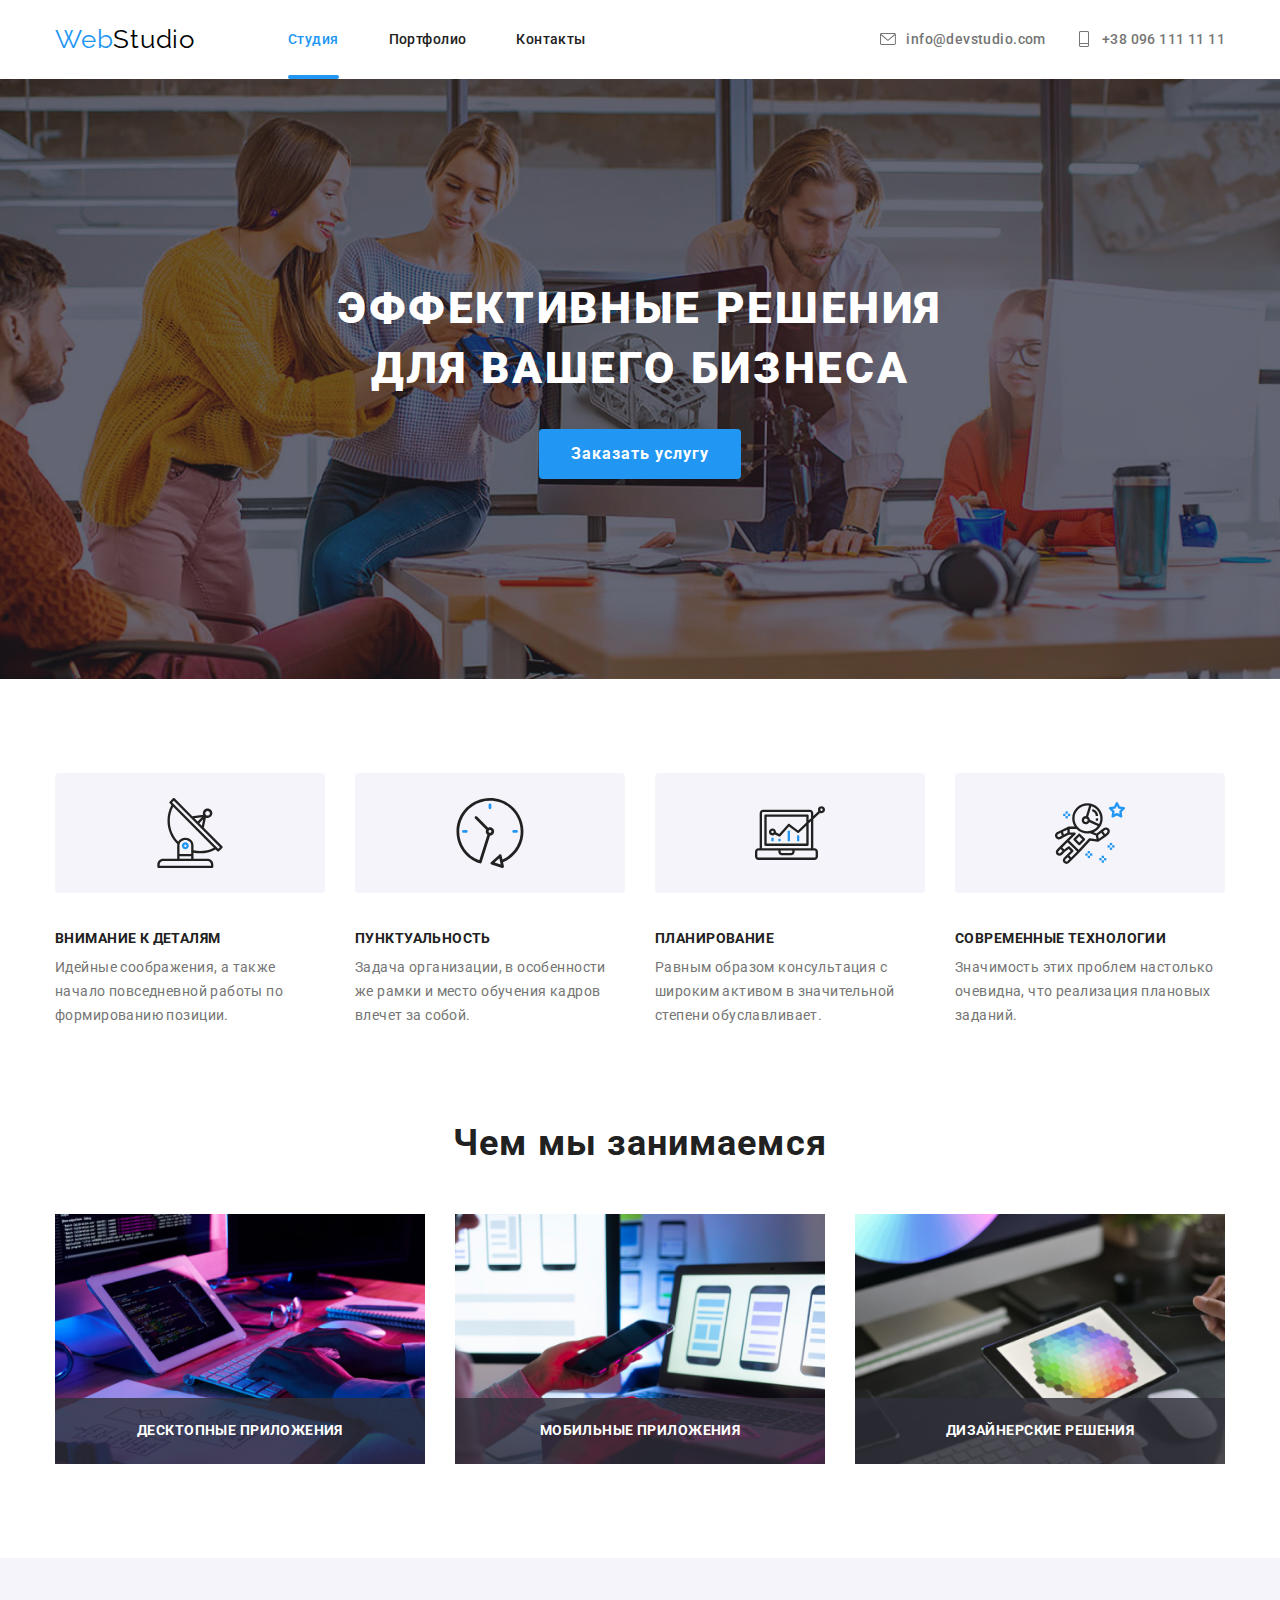
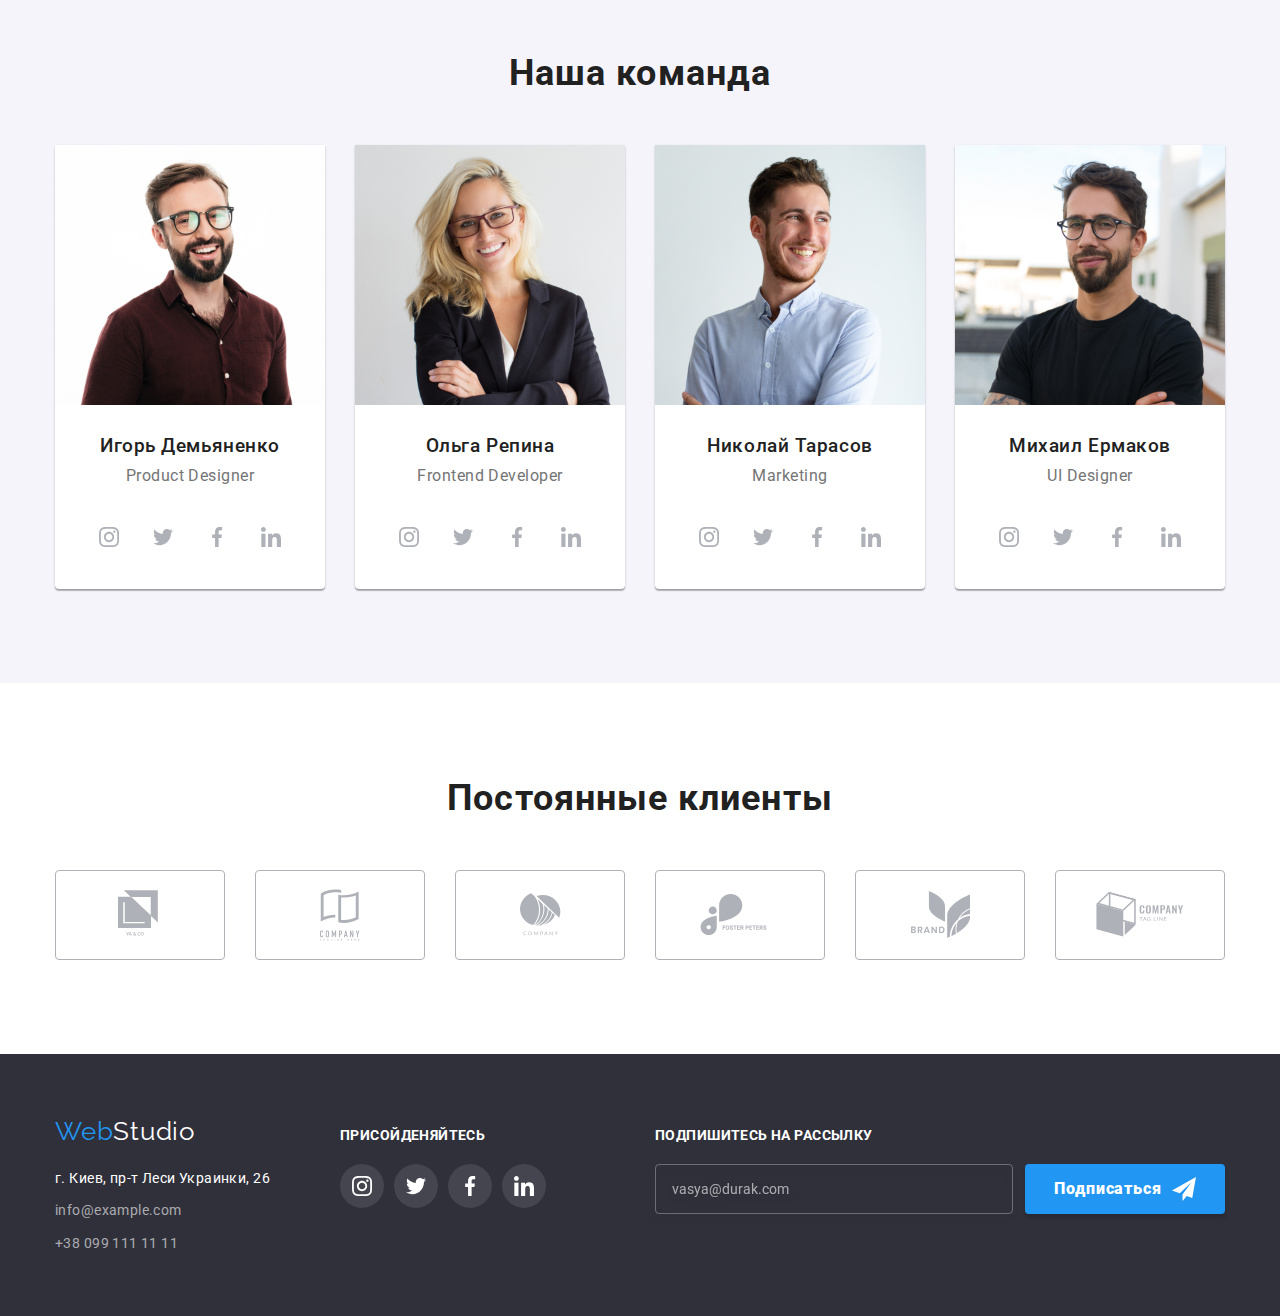
==== index.html @ 5d151e7c "GoIT HW #8 - Adaptive design - [ - Begining - ]" ====
<!DOCTYPE html>
<html lang="ru">
  <head>
    <meta charset="UTF-8" />
    <meta name="viewport" content="width=device-width, initial-scale=1.0" />
    <title>GoIT HW #8 - Adaptive design</title>
    <link rel="stylesheet" href="./css/main.min.css" />
  </head>
  <body>
    <!-- Шапка сайта -->
    <header class="header">
      <div class="header-container container">
        <nav class="site-nav">
          <a href="./index.html" lang="en" class="logo site-nav__logo">
            <span class="logo-accent">Web</span>Studio
          </a>
          <ul class="site-nav__list list">
            <li class="site-nav__item">
              <a
                href="./index.html"
                class="site-nav__link site-nav__link--current"
                >Студия</a
              >
            </li>
            <li class="site-nav__item">
              <a href="./portfolio.html" class="site-nav__link">Портфолио</a>
            </li>
            <li class="site-nav__item">
              <a href="" class="site-nav__link">Контакты</a>
            </li>
          </ul>
        </nav>

        <ul class="header-contacts list">
          <li class="header-contacts__item">
            <a href="mailto:info@devstudio.com" class="header-contacts__link">
              <svg
                width="16"
                height="16"
                class="header-contacts__icon icon-email"
              >
                <use href="./images/icons.svg#envelope"></use>
              </svg>
              info@devstudio.com
            </a>
          </li>
          <li class="header-contacts__item">
            <a href="tel:+380961111111" class="header-contacts__link">
              <svg
                width="16"
                height="16"
                class="header-contacts__icon icon-phone"
              >
                <use href="./images/icons.svg#phone"></use>
              </svg>
              +38 096 111 11 11</a
            >
          </li>
        </ul>
      </div>
    </header>

    <main>
      <!-- Герой -->
      <section class="hero">
        <h1 class="hero__title">
          Эффективные решения<br />
          для вашего бизнеса
        </h1>
        <button class="hero__button" data-modal-open>Заказать услугу</button>
      </section>

      <!-- Особенности -->
      <section class="features-section">
        <div class="container">
          <h2 class="section-title visually-hidden">Наши особенности</h2>
          <ul class="features-section__list list">
            <li class="features-section__item">
              <svg class="features-section__icon" width="270" height="120">
                <use href="./images/icons.svg#icon-antenna"></use>
              </svg>
              <h3 class="features-section__title">Внимание к деталям</h3>
              <p class="features-section__text">
                Идейные соображения, а также начало повседневной работы по
                формированию позиции.
              </p>
            </li>
            <li class="features-section__item">
              <svg class="features-section__icon" width="270" height="120">
                <use href="./images/icons.svg#icon-clock"></use>
              </svg>
              <h3 class="features-section__title">Пунктуальность</h3>
              <p class="features-section__text">
                Задача организации, в особенности же рамки и место обучения
                кадров влечет за собой.
              </p>
            </li>
            <li class="features-section__item">
              <svg class="features-section__icon" width="270" height="120">
                <use href="./images/icons.svg#icon-diagram"></use>
              </svg>
              <h3 class="features-section__title">Планирование</h3>
              <p class="features-section__text">
                Равным образом консультация с широким активом в значительной
                степени обуславливает.
              </p>
            </li>
            <li class="features-section__item">
              <svg class="features-section__icon" width="270" height="120">
                <use href="./images/icons.svg#icon-astronaut"></use>
              </svg>
              <h3 class="features-section__title">Современные технологии</h3>
              <p class="features-section__text">
                Значимость этих проблем настолько очевидна, что реализация
                плановых заданий.
              </p>
            </li>
          </ul>
        </div>
      </section>

      <!-- Чем мы занимаемся -->
      <section class="works-section">
        <div class="container">
          <h2 class="section-title works-section__title">Чем мы занимаемся</h2>

          <ul class="works-section__list list">
            <li class="works-section__item">
              <img
                src="./images/whatWeDo1.jpg"
                alt="Планшет с клавиатурой"
                width="370"
                height="250"
                class="works-section__image img"
              />
              <p class="works-section__type">Десктопные приложения</p>
            </li>
            <li class="works-section__item">
              <img
                src="./images/whatWeDo2.jpg"
                alt="Разработка приложений на экране ноутбука"
                width="370"
                height="250"
                class="works-section__image img"
              />
              <p class="works-section__type">Мобильные приложения</p>
            </li>

            <li class="works-section__item">
              <img
                src="./images/whatWeDo3.jpg"
                alt="Цветовая гамма на планшете"
                width="370"
                height="250"
                class="works-section__image img"
              />
              <p class="works-section__type">Дизайнерские решения</p>
            </li>
          </ul>
        </div>
      </section>

      <!-- Наша команда -->
      <section class="team-section">
        <div class="container">
          <h2 class="team-section__title section-title">Наша команда</h2>

          <ul class="team-section__list list">
            <li class="team-section__item">
              <img
                src="./images/team1.jpg"
                alt="Игорь Демьяненко"
                width="270"
                class="team-section__image img"
              />
              <h3 class="team-section__name">Игорь Демьяненко</h3>
              <p class="team-section__position">Product Designer</p>
              <div class="team-section__social-list">
                <a
                  href="https://instagram.com"
                  target="_blank"
                  aria-label="Ссылка на Instagram"
                  class="team-section__social-icon"
                >
                  <svg width="20" height="20">
                    <use href="./images/icons.svg#icon-instagram"></use>
                  </svg>
                </a>
                <a
                  href="https://twitter.com"
                  target="_blank"
                  aria-label="Ссылка на Twitter"
                  class="team-section__social-icon"
                >
                  <svg width="20" height="20">
                    <use href="./images/icons.svg#icon-twitter"></use>
                  </svg>
                </a>
                <a
                  href="https://fb.com"
                  target="_blank"
                  aria-label="Ссылка на Facebook"
                  class="team-section__social-icon"
                >
                  <svg width="20" height="20">
                    <use href="./images/icons.svg#icon-facebook"></use>
                  </svg>
                </a>
                <a
                  href="https://linkedin.com"
                  target="_blank"
                  aria-label="Ссылка на Linkedin"
                  class="team-section__social-icon"
                >
                  <svg width="20" height="20">
                    <use href="./images/icons.svg#icon-linkedin"></use>
                  </svg>
                </a>
              </div>
            </li>
            <li class="team-section__item">
              <img
                src="./images/team2.jpg"
                alt="Ольга Репина"
                width="270"
                class="team-section__image img"
              />
              <h3 class="team-section__name">Ольга Репина</h3>
              <p class="team-section__position">Frontend Developer</p>
              <div class="team-section__social-list">
                <a
                  href="https://instagram.com"
                  target="_blank"
                  aria-label="Ссылка на Instagram"
                  class="team-section__social-icon"
                >
                  <svg width="20" height="20">
                    <use href="./images/icons.svg#icon-instagram"></use>
                  </svg>
                </a>
                <a
                  href="https://twitter.com"
                  target="_blank"
                  aria-label="Ссылка на Twitter"
                  class="team-section__social-icon"
                >
                  <svg width="20" height="20">
                    <use href="./images/icons.svg#icon-twitter"></use>
                  </svg>
                </a>
                <a
                  href="https://fb.com"
                  target="_blank"
                  aria-label="Ссылка на Facebook"
                  class="team-section__social-icon"
                >
                  <svg width="20" height="20">
                    <use href="./images/icons.svg#icon-facebook"></use>
                  </svg>
                </a>
                <a
                  href="https://linkedin.com"
                  target="_blank"
                  aria-label="Ссылка на Linkedin"
                  class="team-section__social-icon"
                >
                  <svg width="20" height="20">
                    <use href="./images/icons.svg#icon-linkedin"></use>
                  </svg>
                </a>
              </div>
            </li>
            <li class="team-section__item">
              <img
                src="./images/team3.jpg"
                alt="Николай Тарасов"
                width="270"
                class="team-section__image img"
              />
              <h3 class="team-section__name">Николай Тарасов</h3>
              <p class="team-section__position">Marketing</p>
              <div class="team-section__social-list">
                <a
                  href="https://instagram.com"
                  target="_blank"
                  aria-label="Ссылка на Instagram"
                  class="team-section__social-icon"
                >
                  <svg width="20" height="20">
                    <use href="./images/icons.svg#icon-instagram"></use>
                  </svg>
                </a>
                <a
                  href="https://twitter.com"
                  target="_blank"
                  aria-label="Ссылка на Twitter"
                  class="team-section__social-icon"
                >
                  <svg width="20" height="20">
                    <use href="./images/icons.svg#icon-twitter"></use>
                  </svg>
                </a>
                <a
                  href="https://fb.com"
                  target="_blank"
                  aria-label="Ссылка на Facebook"
                  class="team-section__social-icon"
                >
                  <svg width="20" height="20">
                    <use href="./images/icons.svg#icon-facebook"></use>
                  </svg>
                </a>
                <a
                  href="https://linkedin.com"
                  target="_blank"
                  aria-label="Ссылка на Linkedin"
                  class="team-section__social-icon"
                >
                  <svg width="20" height="20">
                    <use href="./images/icons.svg#icon-linkedin"></use>
                  </svg>
                </a>
              </div>
            </li>
            <li class="team-section__item">
              <img
                src="./images/team4.jpg"
                alt="Михаил Ермаков"
                width="270"
                class="team-section__image img"
              />
              <h3 class="team-section__name">Михаил Ермаков</h3>
              <p class="team-section__position">UI Designer</p>
              <div class="team-section__social-list">
                <a
                  href="https://instagram.com"
                  target="_blank"
                  aria-label="Ссылка на Instagram"
                  class="team-section__social-icon"
                >
                  <svg width="20" height="20">
                    <use href="./images/icons.svg#icon-instagram"></use>
                  </svg>
                </a>
                <a
                  href="https://twitter.com"
                  target="_blank"
                  aria-label="Ссылка на Twitter"
                  class="team-section__social-icon"
                >
                  <svg width="20" height="20">
                    <use href="./images/icons.svg#icon-twitter"></use>
                  </svg>
                </a>
                <a
                  href="https://fb.com"
                  target="_blank"
                  aria-label="Ссылка на Facebook"
                  class="team-section__social-icon"
                >
                  <svg width="20" height="20">
                    <use href="./images/icons.svg#icon-facebook"></use>
                  </svg>
                </a>
                <a
                  href="https://linkedin.com"
                  target="_blank"
                  aria-label="Ссылка на Linkedin"
                  class="team-section__social-icon"
                >
                  <svg width="20" height="20">
                    <use href="./images/icons.svg#icon-linkedin"></use>
                  </svg>
                </a>
              </div>
            </li>
          </ul>
        </div>
      </section>

      <!-- Наши клиенты -->
      <section class="clients-section">
        <div class="container">
          <h2 class="section-title">Постоянные клиенты</h2>
          <ul class="clients-section__list list">
            <li class="clients-section__item">
              <a
                href="./"
                class="clients-section__link"
                aria-label="Логотип клиента №1"
              >
                <svg class="clients-section__icon" width="44" height="49">
                  <use href="./images/icons.svg#icon-logo1"></use>
                </svg>
              </a>
            </li>
            <li class="clients-section__item">
              <a
                href="./"
                class="clients-section__link"
                aria-label="Логотип клиента №2"
              >
                <svg class="clients-section__icon" width="40" height="52">
                  <use href="./images/icons.svg#icon-logo2"></use>
                </svg>
              </a>
            </li>
            <li class="clients-section__item">
              <a
                href="./"
                class="clients-section__link"
                aria-label="Логотип клиента №3"
              >
                <svg class="clients-section__icon" width="41" height="43">
                  <use href="./images/icons.svg#icon-logo3"></use>
                </svg>
              </a>
            </li>
            <li class="clients-section__item">
              <a
                href="./"
                class="clients-section__link"
                aria-label="Логотип клиента №4"
              >
                <svg class="clients-section__icon" width="80" height="42">
                  <use href="./images/icons.svg#icon-logo4"></use>
                </svg>
              </a>
            </li>
            <li class="clients-section__item">
              <a
                href="./"
                class="clients-section__link"
                aria-label="Логотип клиента №5"
              >
                <svg class="clients-section__icon" width="59" height="47">
                  <use href="./images/icons.svg#icon-logo5"></use>
                </svg>
              </a>
            </li>
            <li class="clients-section__item">
              <a
                href="./"
                class="clients-section__link"
                aria-label="Логотип клиента №6"
              >
                <svg class="clients-section__icon" width="88" height="45">
                  <use href="./images/icons.svg#icon-logo6"></use>
                </svg>
              </a>
            </li>
          </ul>
        </div>
      </section>
    </main>

    <!-- Подвал сайта (Footer) -->

    <footer class="footer">
      <div class="container footer__container">
        <div class="footer-contacts">
          <a href="./index.html" lang="en" class="logo footer-contacts__logo">
            <span class="logo-accent">Web</span>Studio
          </a>
          <address class="footer-contacts__list">
            <a
              href="https://goo.gl/maps/jDe5EnL38nqXM14u8"
              class="footer-contacts__link footer-contacts__link--address"
              target="_blank"
            >
              г. Киев, пр-т Леси Украинки, 26
            </a>
            <a href="mailto:info@example.com" class="footer-contacts__link">
              info@example.com
            </a>

            <a href="tel:+380991111111" class="footer-contacts__link">
              +38 099 111 11 11
            </a>
          </address>
        </div>
        <div class="footer-social">
          <p class="footer__title">Присойденяйтесь</p>
          <div class="footer-social__list">
            <a
              href="https://instagram.com"
              target="_blank"
              aria-label="Ссылка на Instagram"
              class="footer-social__icon"
            >
              <svg width="20" height="20">
                <use href="./images/icons.svg#icon-instagram"></use>
              </svg>
            </a>
            <a
              href="https://twitter.com"
              target="_blank"
              aria-label="Ссылка на Twitter"
              class="footer-social__icon"
            >
              <svg width="20" height="20">
                <use href="./images/icons.svg#icon-twitter"></use>
              </svg>
            </a>
            <a
              href="https://fb.com"
              target="_blank"
              aria-label="Ссылка на Facebook"
              class="footer-social__icon"
            >
              <svg width="20" height="20">
                <use href="./images/icons.svg#icon-facebook"></use>
              </svg>
            </a>
            <a
              href="https://linkedin.com"
              target="_blank"
              aria-label="Ссылка на Linkedin"
              class="footer-social__icon"
            >
              <svg width="20" height="20">
                <use href="./images/icons.svg#icon-linkedin"></use>
              </svg>
            </a>
          </div>
        </div>

        <div class="footer-subscribe">
          <p class="footer__title">Подпишитесь на рассылку</p>
          <form action="/" class="subscribe-form js-form">
            <input
              type="email"
              class="subscribe-form__email"
              name="subscribe-email"
              placeholder="vasya@durak.com"
              autocomplete="email"
            />
            <button type="submit" class="subscribe-form__submit">
              Подписаться
            </button>
          </form>
        </div>
      </div>
    </footer>

    <!-- Модальное окно с формой на фоне оверлея -->

    <div class="backdrop is-hidden" data-modal>
      <div class="modal">
        <button class="button-close" data-modal-close>
          <svg class="icon-close" width="18" height="18">
            <use href="./images/form-icons.svg#icon-close-cross"></use>
          </svg>
        </button>

        <form class="modal-form" action="/" autocomplete="off">
          <b class="modal-title">Оставьте свои данные, мы вам перезвоним</b>

          <div class="modal-form-field">
            <label for="name">Имя</label>
            <input type="text" name="name" id="name" />
            <svg class="form-icon" width="18" height="18">
              <use href="./images/form-icons.svg#icon-person"></use>
            </svg>
          </div>

          <div class="modal-form-field">
            <label for="tel">Телефон</label>
            <input type="tel" name="tel" id="tel" />
            <svg class="form-icon" width="18" height="18">
              <use href="./images/form-icons.svg#icon-phone"></use>
            </svg>
          </div>

          <div class="modal-form-field">
            <label for="email">Почта</label>
            <input type="email" name="email" id="email" />
            <svg class="form-icon" width="18" height="18">
              <use href="./images/form-icons.svg#icon-email"></use>
            </svg>
          </div>
          <div class="modal-form-textarea">
            <label for="comment">Комментарий</label>
            <textarea
              name="comment"
              id="comment"
              rows="10"
              class="form-comment"
              placeholder="Введите текст"
            ></textarea>
          </div>

          <div class="modal-form-checkbox">
            <label class="confirm">
              <input
                type="checkbox"
                name="confirm"
                class="checkbox visually-hidden"
              />
              <span class="checkbox-icon"></span>
              Соглашаюсь с рассылкой и принимаю
              <a href="#" class="link"> Условия договора</a>
            </label>
          </div>

          <button type="submit" class="modal-submit">Отправить</button>
        </form>
      </div>
    </div>

    <script>
      (() => {
        document.querySelector('.modal-form').addEventListener('submit', e => {
          e.preventDefault();

          new FormData(e.currentTarget).forEach((value, name) =>
            console.log(`${name}: ${value}`),
          );

          e.currentTarget.reset();
        });
      })();
    </script>

    <script src="./js/modal.js"></script>
  </body>
</html>
---- css/main.min.css ----
/*! modern-normalize v0.7.0 | MIT License | https://github.com/sindresorhus/modern-normalize */@import url("https://fonts.googleapis.com/css2?family=Raleway:wght@700&family=Roboto:wght@400;500;700&display=swap");*,::after,::before{-webkit-box-sizing:border-box;box-sizing:border-box}:root{-moz-tab-size:4;-o-tab-size:4;tab-size:4}html{line-height:1.15;-webkit-text-size-adjust:100%}body{margin:0}body{font-family:system-ui,-apple-system,'Segoe UI',Roboto,Helvetica,Arial,sans-serif,'Apple Color Emoji','Segoe UI Emoji'}hr{height:0}abbr[title]{-webkit-text-decoration:underline dotted;text-decoration:underline dotted}b,strong{font-weight:bolder}code,kbd,pre,samp{font-family:ui-monospace,SFMono-Regular,Consolas,'Liberation Mono',Menlo,monospace;font-size:1em}small{font-size:80%}sub,sup{font-size:75%;line-height:0;position:relative;vertical-align:baseline}sub{bottom:-.25em}sup{top:-.5em}button,input,optgroup,select,textarea{font-family:inherit;font-size:100%;line-height:1.15;margin:0}button,select{text-transform:none}[type=button],[type=reset],[type=submit],button{-webkit-appearance:button}[type=button]::-moz-focus-inner,[type=reset]::-moz-focus-inner,[type=submit]::-moz-focus-inner,button::-moz-focus-inner{border-style:none;padding:0}[type=button]:-moz-focusring,[type=reset]:-moz-focusring,[type=submit]:-moz-focusring,button:-moz-focusring{outline:1px dotted ButtonText}legend{padding:0}progress{vertical-align:baseline}[type=number]::-webkit-inner-spin-button,[type=number]::-webkit-outer-spin-button{height:auto}[type=search]{-webkit-appearance:textfield;outline-offset:-2px}[type=search]::-webkit-search-decoration{-webkit-appearance:none}::-webkit-file-upload-button{-webkit-appearance:button;font:inherit}summary{display:list-item}html{-webkit-box-sizing:border-box;box-sizing:border-box}*,*::after,*::before{-webkit-box-sizing:inherit;box-sizing:inherit}body{background-color:#fff;color:#757575;letter-spacing:0.03em;font-family:"Roboto",sans-serif;font-weight:400;font-size:14px;line-height:1.71}.container{margin-left:auto;margin-right:auto;padding-right:15px;padding-left:15px;width:1200px}.centred{text-align:center}.visually-hidden{position:absolute;width:1px;height:1px;margin:-1px;padding:0;overflow:hidden;border:0;clip:rect(0 0 0 0)}.list{list-style:none;margin:0;padding:0}.img{display:block}.section-title{margin-top:0;margin-bottom:0;color:#212121;font-weight:700;font-size:36px;line-height:1.17;text-align:center;letter-spacing:0.03em;margin-bottom:50px}.features-section,.works-section,.team-section,.clients-section{padding:94px 0}.site-nav__logo,.footer-contacts__logo{text-decoration:none;font-family:"Raleway",sans-serif;font-weight:400;font-size:26px;line-height:1.19;letter-spacing:0.03em}.header-container{display:-webkit-box;display:-ms-flexbox;display:flex;-webkit-box-align:center;-ms-flex-align:center;align-items:center}.site-nav__logo{margin-right:93px;padding:24px 0;color:#000}.logo-accent{color:#2196f3}.site-nav{display:-webkit-box;display:-ms-flexbox;display:flex;-webkit-box-align:center;-ms-flex-align:center;align-items:center}.site-nav__list{display:-webkit-box;display:-ms-flexbox;display:flex}.site-nav__item{margin-right:50px}.site-nav__link{position:relative;padding:32px 0;color:#212121;text-decoration:none;font-weight:500;font-size:14px;line-height:1.14px;-webkit-transition:color 250ms cubic-bezier(0.4, 0, 0.2, 1);transition:color 250ms cubic-bezier(0.4, 0, 0.2, 1)}.site-nav__link:hover,.site-nav__link:focus{color:#2196f3}.site-nav__link--current{color:#2196f3}.site-nav__link--current::after{content:'';position:absolute;bottom:0;left:0;width:100%;height:4px;background:#2196f3;border-radius:2px}.header-contacts{display:-webkit-box;display:-ms-flexbox;display:flex;-webkit-box-align:center;-ms-flex-align:center;align-items:center;margin-right:0;margin-left:auto}.header-contacts__link{display:-webkit-box;display:-ms-flexbox;display:flex;-webkit-box-align:center;-ms-flex-align:center;align-items:center;text-decoration:none;color:#757575;font-weight:500;font-size:14px;line-height:1.14px;-webkit-transition:color 250ms cubic-bezier(0.4, 0, 0.2, 1);transition:color 250ms cubic-bezier(0.4, 0, 0.2, 1)}.header-contacts__link:hover,.header-contacts__link:focus{color:#2196f3}.header-contacts__item:not(:last-child){margin-right:30px}.header-contacts__icon{display:inline-block;margin-right:10px;fill:currentColor}.hero{margin:0 auto;background-image:-webkit-gradient(linear, left top, right top, from(rgba(47,48,58,0.4)), to(rgba(47,48,58,0.4))),url(../images/people-in-office.jpg);background-image:linear-gradient(to right, rgba(47,48,58,0.4), rgba(47,48,58,0.4)),url(../images/people-in-office.jpg);background-position:center;background-repeat:no-repeat;background-size:cover;text-align:center;padding:200px 0;max-width:1600px}.hero__title{margin-top:0px;margin-bottom:30px;color:#fff;font-weight:900;font-size:44px;line-height:1.36;text-align:center;letter-spacing:0.06em;text-transform:uppercase}.hero__button{display:inline-block;border:none;min-width:200px;height:50px;padding:10px 32px;border-radius:4px;color:#fff;background-color:#2196f3;text-decoration:none;cursor:pointer;font-weight:700;font-size:16px;line-height:1.875;letter-spacing:0.06em;text-align:center}.features-section__list{display:-webkit-box;display:-ms-flexbox;display:flex;-ms-flex-wrap:wrap;flex-wrap:wrap}.features-section__item{width:calc((100% - 90px) / 4)}.features-section__item:not(:nth-child(4n)){margin-right:30px}.features-section__icon{padding:25px 100px;margin-bottom:30px;background-color:#f5f4fa;border-radius:4px;overflow:hidden}.features-section__title{margin-top:0;margin-bottom:10px;color:#212121;font-weight:700;font-size:14px;line-height:1.14;letter-spacing:0.03em;text-transform:uppercase}.features-section__text{margin-top:0px;margin-bottom:0px}.works-section{padding-top:0px}.works-section__list{display:-webkit-box;display:-ms-flexbox;display:flex;-ms-flex-wrap:wrap;flex-wrap:wrap}.works-section__item:not(:nth-child(3n)){margin-right:30px}.works-section__item{position:relative}.works-section__type{position:absolute;width:370px;bottom:0;left:0;margin:0;padding:25px 0;font-weight:bold;font-size:14px;line-height:1.14;text-align:center;letter-spacing:0.03em;text-transform:uppercase;background-color:rgba(47,48,58,0.8);color:#ffffff}.team-section{background-color:#f5f4fa}.team-section__list{display:-webkit-box;display:-ms-flexbox;display:flex;font-size:16px;line-height:1.18}.team-section__item{display:block;width:calc((100%-90px) / 4);background-color:#fff;-webkit-box-shadow:0px 1px 3px rgba(0,0,0,0.12),0px 1px 1px rgba(0,0,0,0.14),0px 2px 1px rgba(0,0,0,0.2);box-shadow:0px 1px 3px rgba(0,0,0,0.12),0px 1px 1px rgba(0,0,0,0.14),0px 2px 1px rgba(0,0,0,0.2);border-radius:0px 0px 4px 4px}.team-section__item:not(:nth-child(4n)){margin-right:30px}.team-section__image{display:block;margin-top:0px;margin-bottom:30px}.team-section__name{margin-top:0;margin-bottom:10px;color:#212121;font-weight:500;text-align:center;letter-spacing:0.03em}.team-section__position{margin-top:0px;margin-bottom:30px;font-weight:400;text-align:center;letter-spacing:0.03em}.team-section__social-list{display:-webkit-box;display:-ms-flexbox;display:flex;-webkit-box-pack:center;-ms-flex-pack:center;justify-content:center;-webkit-box-align:center;-ms-flex-align:center;align-items:center;margin-bottom:30px}.team-section__social-icon{display:-webkit-inline-box;display:-ms-inline-flexbox;display:inline-flex;-webkit-box-pack:center;-ms-flex-pack:center;justify-content:center;-webkit-box-align:center;-ms-flex-align:center;align-items:center;width:44px;height:44px;border-radius:50%;fill:#afb1b8;-webkit-transition:color 750ms cubic-bezier(0.4, 0, 0.2, 1),background-color 750ms cubic-bezier(0.4, 0, 0.2, 1);transition:color 750ms cubic-bezier(0.4, 0, 0.2, 1),background-color 750ms cubic-bezier(0.4, 0, 0.2, 1)}.team-section__social-icon:not(:last-child){margin-right:10px}.team-section__social-icon:hover{background-color:#2196f3;fill:#fff}.clients-section__list{display:-webkit-box;display:-ms-flexbox;display:flex}.clients-section__item:not(:last-child){margin-right:30px}.clients-section__link{display:-webkit-box;display:-ms-flexbox;display:flex;width:170px;height:90px;border:1px solid #afb1b8;border-radius:4px;-webkit-box-pack:center;-ms-flex-pack:center;justify-content:center;-webkit-box-align:center;-ms-flex-align:center;align-items:center;fill:#afb1b8;-webkit-transition:fill 250ms cubic-bezier(0.4, 0, 0.2, 1),border-color 250ms cubic-bezier(0.4, 0, 0.2, 1);transition:fill 250ms cubic-bezier(0.4, 0, 0.2, 1),border-color 250ms cubic-bezier(0.4, 0, 0.2, 1)}.clients-section__link:hover{border:1px solid #2196f3;fill:#2196f3}.footer{padding:60px 0;background-color:#2f303a}.footer__container{display:-webkit-box;display:-ms-flexbox;display:flex;-webkit-box-align:baseline;-ms-flex-align:baseline;align-items:baseline}.footer__title{margin-bottom:20px;color:#fff;font-weight:700;font-size:14px;line-height:1.14;letter-spacing:0.03em;text-transform:uppercase}.footer-contacts{margin-right:70px}.footer-contacts__logo{display:block;color:#fff;margin-bottom:20px}.footer-contacts__list{display:-webkit-box;display:-ms-flexbox;display:flex;-webkit-box-orient:vertical;-webkit-box-direction:normal;-ms-flex-direction:column;flex-direction:column;font-style:normal}.footer-contacts__link{text-decoration:none;color:#757575;font-weight:500;font-size:14px;line-height:1.14px}.footer-contacts__link{display:block}.footer-contacts__link{color:rgba(255,255,255,0.6);font-weight:400;line-height:1.71}.footer-contacts__link:not(:last-child){margin-bottom:9px}.footer-contacts__link--address{text-decoration:none;color:#fff}.footer-social{margin-right:70px}.footer-social__list{display:-webkit-box;display:-ms-flexbox;display:flex;-webkit-box-pack:center;-ms-flex-pack:center;justify-content:center;-webkit-box-align:center;-ms-flex-align:center;align-items:center}.footer-social__icon{display:-webkit-inline-box;display:-ms-inline-flexbox;display:inline-flex;-webkit-box-pack:center;-ms-flex-pack:center;justify-content:center;-webkit-box-align:center;-ms-flex-align:center;align-items:center;width:44px;height:44px;border-radius:50%;background-color:rgba(255,255,255,0.1);fill:#fff;-webkit-transition:750ms cubic-bezier(0.4, 0, 0.2, 1);transition:750ms cubic-bezier(0.4, 0, 0.2, 1)}.footer-social__icon:not(:last-child){margin-right:10px}.footer-social__icon:hover{background-color:#2196f3}.footer-subscribe{margin-left:auto;margin-right:0}.subscribe-form{display:-webkit-box;display:-ms-flexbox;display:flex}.subscribe-form__email{color:#fff;font-weight:normal;padding:15px 16px;margin-right:12px;width:358px;height:50px;border:1px solid rgba(255,255,255,0.3);-webkit-box-sizing:border-box;box-sizing:border-box;-webkit-filter:drop-shadow(0px 4px 4px rgba(0,0,0,0.15));filter:drop-shadow(0px 4px 4px rgba(0,0,0,0.15));border-radius:4px;background-color:transparent}.subscribe-form__email::-webkit-input-placeholder{color:rgba(255,255,255,0.6)}.subscribe-form__email:-ms-input-placeholder{color:rgba(255,255,255,0.6)}.subscribe-form__email::-ms-input-placeholder{color:rgba(255,255,255,0.6)}.subscribe-form__email::placeholder{color:rgba(255,255,255,0.6)}.subscribe-form__submit{display:-webkit-box;display:-ms-flexbox;display:flex;-webkit-box-pack:center;-ms-flex-pack:center;justify-content:center;-webkit-box-align:center;-ms-flex-align:center;align-items:center;min-width:200px;padding:10px 0;color:#fff;background-color:#2196f3;border:0px transparent solid;-webkit-box-shadow:0px 4px 4px rgba(0,0,0,0.15);box-shadow:0px 4px 4px rgba(0,0,0,0.15);border-radius:4px;font-style:normal;font-weight:900;font-size:16px;line-height:1.87;letter-spacing:0.06em}.subscribe-form__submit::after{content:'';margin-left:10px;width:24px;height:24px;background-image:url(../images/icon-send.svg);background-repeat:no-repeat;background-size:contain}.backdrop{position:fixed;width:100%;height:100%;top:0;left:0;padding:222px 536px;background-color:rgba(0,0,0,0.2);-webkit-transform:scale(1);transform:scale(1);-webkit-transition:250ms cubic-bezier(0.4, 0, 0.2, 1);transition:250ms cubic-bezier(0.4, 0, 0.2, 1);opacity:1}.backdrop.is-hidden{opacity:0;pointer-events:none;-webkit-transform:scale(1.5);transform:scale(1.5)}.backdrop.is-hidden .modal{-webkit-transform:translate(-50%, -50%);transform:translate(-50%, -50%);opacity:0}.modal{position:absolute;padding:40px;min-width:528px;min-height:581px;top:50%;left:50%;-webkit-box-shadow:0px 1px 3px rgba(0,0,0,0.12),0px 1px 1px rgba(0,0,0,0.14),0px 2px 1px rgba(0,0,0,0.2);box-shadow:0px 1px 3px rgba(0,0,0,0.12),0px 1px 1px rgba(0,0,0,0.14),0px 2px 1px rgba(0,0,0,0.2);border-radius:4px;background-color:#fff;opacity:1;-webkit-transition:250ms cubic-bezier(0.4, 0, 0.2, 1);transition:250ms cubic-bezier(0.4, 0, 0.2, 1);-webkit-transform:translate(-50%, -50%) scale(1);transform:translate(-50%, -50%) scale(1)}.modal-form{display:-webkit-box;display:-ms-flexbox;display:flex;width:100%;-webkit-box-orient:vertical;-webkit-box-direction:normal;-ms-flex-direction:column;flex-direction:column;-webkit-box-align:center;-ms-flex-align:center;align-items:center}.modal-title{font-weight:bold;font-size:20px;margin-bottom:12px;line-height:1.15;letter-spacing:0.03em;color:#212121}.modal-form-field{position:relative;width:100%;margin-bottom:10px}.modal-form-field>label,.modal-form-textarea>label,.modal-form-textarea>textarea::-webkit-input-placeholder{font-size:12px;line-height:1.17;letter-spacing:0.01em}.modal-form-field>label,.modal-form-textarea>label,.modal-form-textarea>textarea:-ms-input-placeholder{font-size:12px;line-height:1.17;letter-spacing:0.01em}.modal-form-field>label,.modal-form-textarea>label,.modal-form-textarea>textarea::-ms-input-placeholder{font-size:12px;line-height:1.17;letter-spacing:0.01em}.modal-form-field>label,.modal-form-textarea>label,.modal-form-textarea>textarea::placeholder{font-size:12px;line-height:1.17;letter-spacing:0.01em}.modal-form-textarea>textarea::-webkit-input-placeholder{color:rgba(117,117,117,0.5)}.modal-form-textarea>textarea:-ms-input-placeholder{color:rgba(117,117,117,0.5)}.modal-form-textarea>textarea::-ms-input-placeholder{color:rgba(117,117,117,0.5)}.modal-form-textarea>textarea::placeholder{color:rgba(117,117,117,0.5)}.modal-form-field>input{width:100%;height:40px;padding:12px 42px;border:1px solid rgba(33,33,33,0.2);border-radius:4px;-webkit-transition:250ms cubic-bezier(0.4, 0, 0.2, 1);transition:250ms cubic-bezier(0.4, 0, 0.2, 1)}.modal-form-field>input:focus{outline:1px solid transparent;border:1px solid #2196f3}.modal-form-field>input:focus+.form-icon{fill:#2196f3}.form-icon{position:absolute;top:34px;left:15px;-webkit-transition:fill 250ms cubic-bezier(0.4, 0, 0.2, 1);transition:fill 250ms cubic-bezier(0.4, 0, 0.2, 1);fill:#000}.modal-form-textarea{width:100%;margin-bottom:20px}.modal-form-textarea textarea{padding:12px 16px}.form-comment{width:100%;height:120px;border:1px solid rgba(33,33,33,0.2);border-radius:4px;resize:none}.modal-form-checkbox{display:-webkit-box;display:-ms-flexbox;display:flex;-webkit-box-pack:center;-ms-flex-pack:center;justify-content:center;-webkit-box-align:center;-ms-flex-align:center;align-items:center;width:100%;margin-bottom:30px}.modal-form-checkbox>input{width:15px;height:15px;margin-right:8px}.modal-form-checkbox>label{font-size:14 px;line-height:1.71px;letter-spacing:0.03em}.modal-submit{display:-webkit-box;display:-ms-flexbox;display:flex;-webkit-box-align:center;-ms-flex-align:center;align-items:center;-webkit-box-pack:center;-ms-flex-pack:center;justify-content:center;min-width:200px;padding:10px 0;color:#fff;background-color:#2196f3;border:0px transparent solid;-webkit-box-shadow:0px 4px 4px rgba(0,0,0,0.15);box-shadow:0px 4px 4px rgba(0,0,0,0.15);border-radius:4px;font-weight:900;font-size:16px;line-height:1.87;letter-spacing:0.06em}.confirm{position:relative;display:-webkit-box;display:-ms-flexbox;display:flex;-webkit-box-align:center;-ms-flex-align:center;align-items:center}.confirm>a{color:#2196f3}.checkbox-icon{display:inline-block;width:15px;height:15px;margin-right:8px;border:2px solid #212121;background-origin:border-box;border-radius:4px;-webkit-box-shadow:0px 2px 1px rgba(0,0,0,0.2),0px 1px 1px rgba(0,0,0,0.14),0px 1px 3px rgba(0,0,0,0.12);box-shadow:0px 2px 1px rgba(0,0,0,0.2),0px 1px 1px rgba(0,0,0,0.14),0px 1px 3px rgba(0,0,0,0.12)}.checkbox:checked+.checkbox-icon{border-color:transparent;background-color:#2196f3;background-image:url(../images/full-check.svg)}.button-close{position:absolute;width:30px;height:30px;right:8px;top:8px;border:1px solid rgba(0,0,0,0.2);border-radius:50% 50%;cursor:pointer;background-color:#fff}.button-close:hover{border:1px solid #2196f3}.button-close:hover .icon-close{fill:#2196f3}.icon-close{position:absolute;top:50%;left:50%;-webkit-transform:translate(-50%, -50%);transform:translate(-50%, -50%);fill:#000}
/*# sourceMappingURL=main.min.css.map */
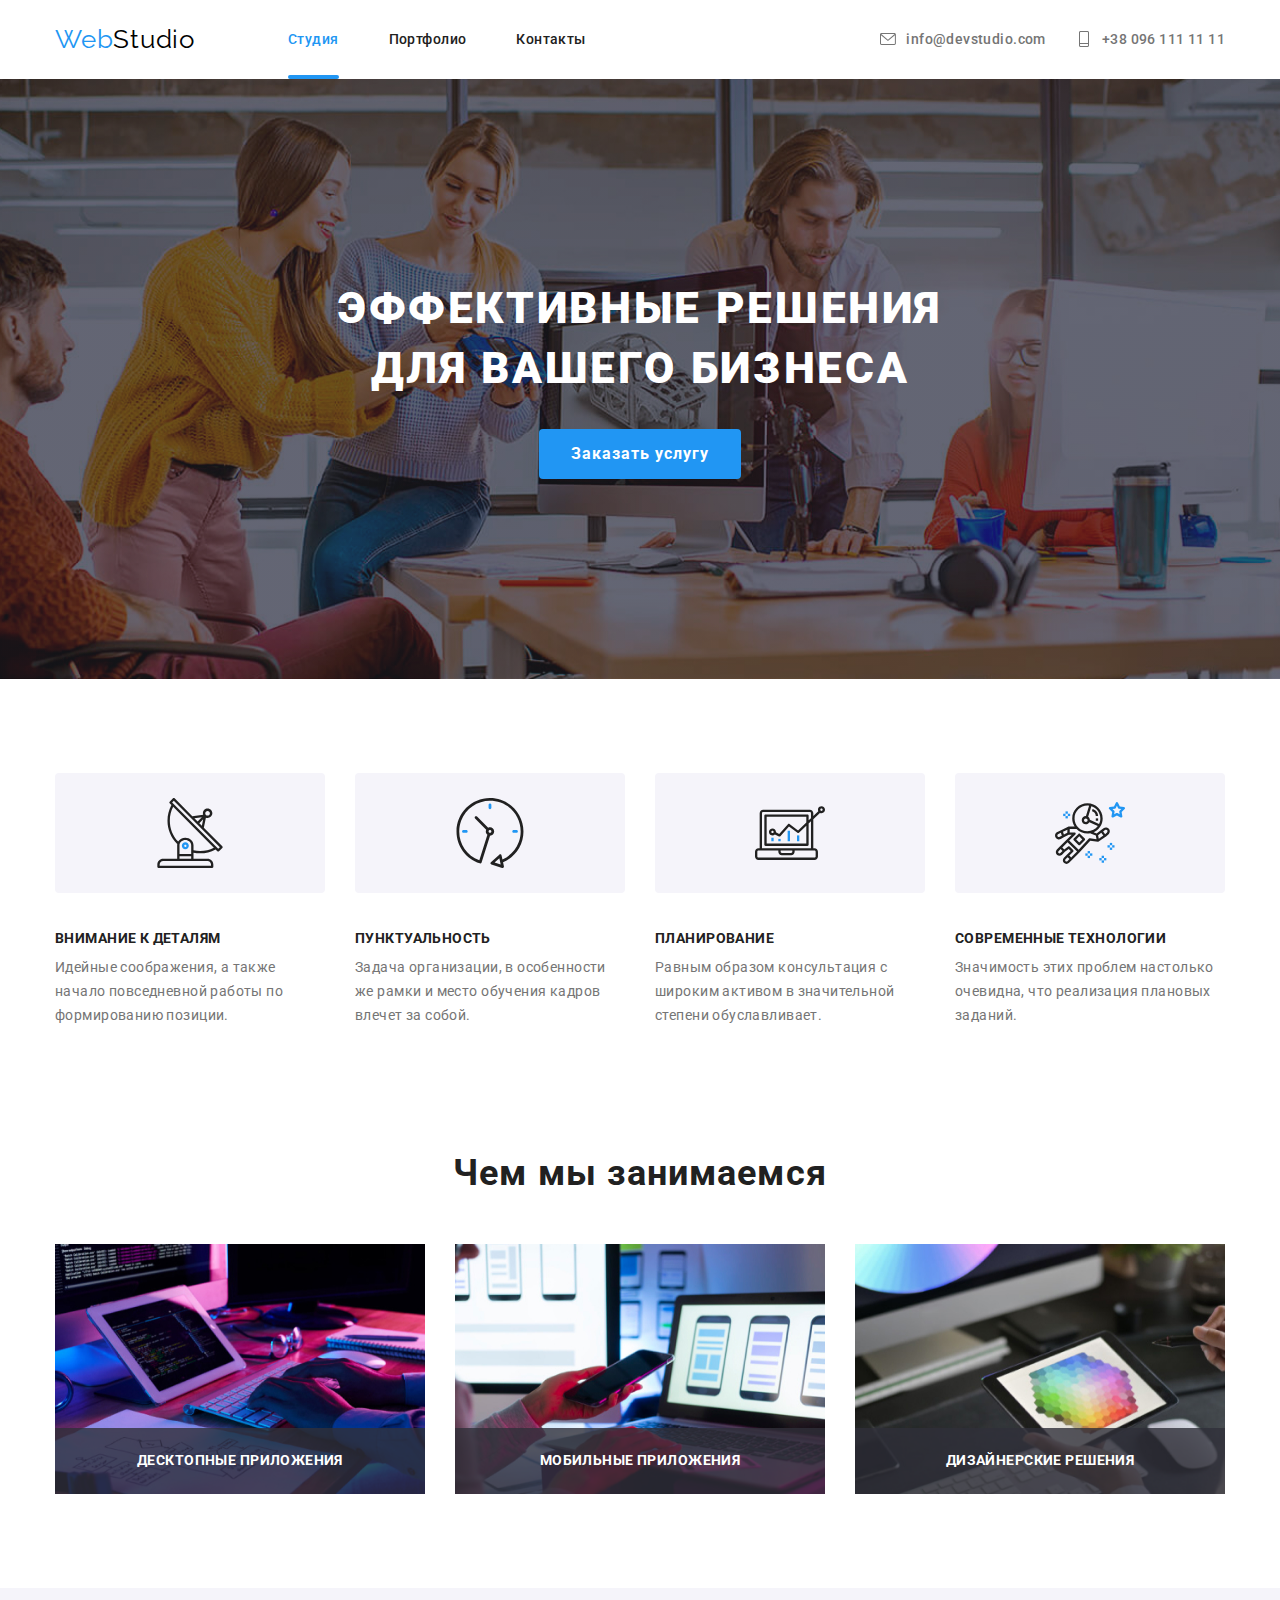
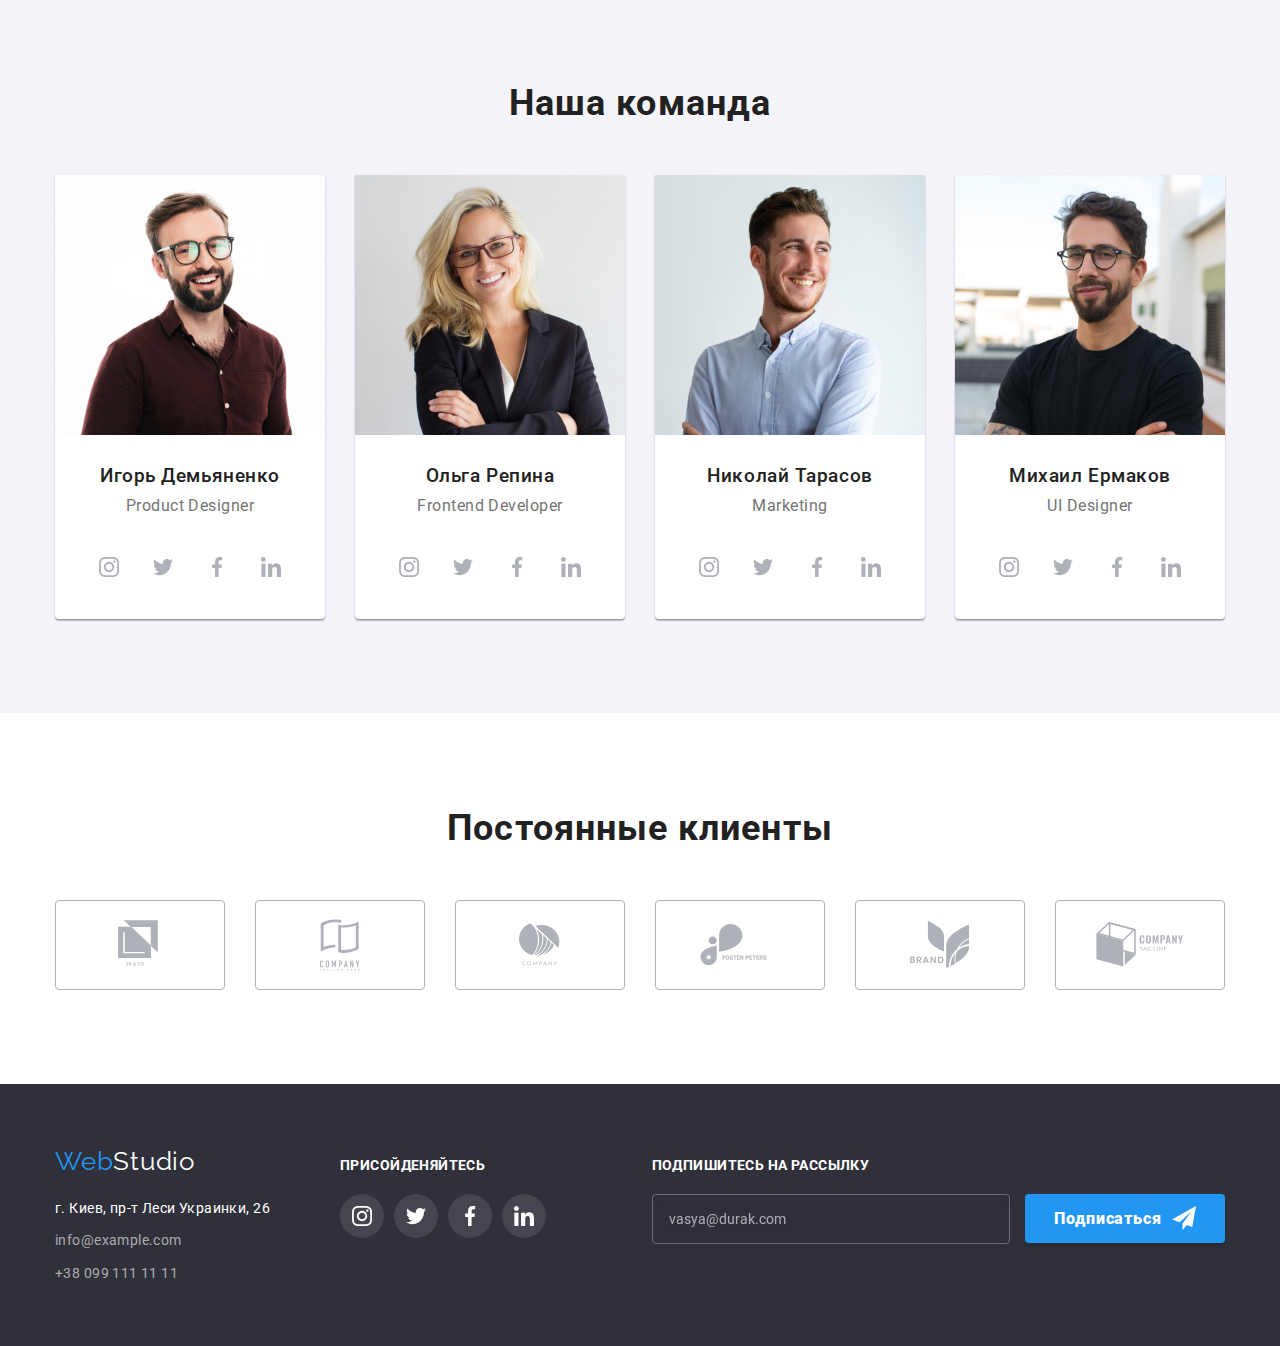
==== commit 38fa3bf1: "GoIT Homework #8 -finished" ====
--- a/index.html
+++ b/index.html
@@ -7,56 +7,58 @@
     <link rel="stylesheet" href="./css/main.min.css" />
   </head>
   <body>
-    <!-- Шапка сайта -->
+    <!-- Шапка сайта --> 
+    
     <header class="header">
-      <div class="header-container container">
+      <div class="header-container container">         
         <nav class="site-nav">
-          <a href="./index.html" lang="en" class="logo site-nav__logo">
+            <a href="./index.html" lang="en" class="header__logo">
             <span class="logo-accent">Web</span>Studio
           </a>
-          <ul class="site-nav__list list">
-            <li class="site-nav__item">
-              <a
-                href="./index.html"
-                class="site-nav__link site-nav__link--current"
-                >Студия</a
-              >
-            </li>
-            <li class="site-nav__item">
-              <a href="./portfolio.html" class="site-nav__link">Портфолио</a>
-            </li>
-            <li class="site-nav__item">
-              <a href="" class="site-nav__link">Контакты</a>
-            </li>
-          </ul>
+
+        <button type="button" class="menu-button" aria-expanded="false" aria-controls="menu" data-menu-button>
+          <svg width="40" height="40" aria-label="Переключатель мобильного меню">
+                        <use class="icon-menu" href="./images/sprite.svg#icon-burger_40px"></use>
+
+            <use class="icon-cross" href="./images/sprite.svg#icon-close_40px"></use>
+          </svg>
+        </button>
+
+          <div class="menu" data-menu>
+              <ul class="menu-nav list">
+                <li class="menu-nav__item">
+                  <a href="./index.html" class="menu-nav__link menu-nav__link--current">Студия</a>
+                </li>
+                <li class="menu-nav__item">
+                  <a href="./portfolio.html" class="menu-nav__link">Портфолио</a>
+                </li>
+                <li class="menu-nav__item">
+                  <a href="" class="menu-nav__link">Контакты</a>
+                </li>
+              </ul>
+              
+              <ul class="menu-contacts list">
+                <li class="menu-contacts__item">
+                  <a href="mailto:info@devstudio.com" class="menu-contacts__link">
+                    <svg width="16" height="16" class="menu-contacts__icon icon-email">
+                      <use href="./images/icons.svg#envelope"></use>
+                    </svg>
+                    info@devstudio.com
+                  </a>
+                </li>
+                <li class="menu-contacts__item">
+                  <a href="tel:+380961111111" class="menu-contacts__link">
+                    <svg width="16  " height="16" class="menu-contacts__icon icon-phone">
+                      <use href="./images/icons.svg#phone"></use>
+                    </svg>
+                    +38 096 111 11 11</a>
+                </li>
+              </ul>
+          </div>
+          
         </nav>
 
-        <ul class="header-contacts list">
-          <li class="header-contacts__item">
-            <a href="mailto:info@devstudio.com" class="header-contacts__link">
-              <svg
-                width="16"
-                height="16"
-                class="header-contacts__icon icon-email"
-              >
-                <use href="./images/icons.svg#envelope"></use>
-              </svg>
-              info@devstudio.com
-            </a>
-          </li>
-          <li class="header-contacts__item">
-            <a href="tel:+380961111111" class="header-contacts__link">
-              <svg
-                width="16"
-                height="16"
-                class="header-contacts__icon icon-phone"
-              >
-                <use href="./images/icons.svg#phone"></use>
-              </svg>
-              +38 096 111 11 11</a
-            >
-          </li>
-        </ul>
+       
       </div>
     </header>
 
@@ -457,7 +459,7 @@
     <!-- Подвал сайта (Footer) -->
 
     <footer class="footer">
-      <div class="container footer__container">
+      <div class="footer__container container">
         <div class="footer-contacts">
           <a href="./index.html" lang="en" class="logo footer-contacts__logo">
             <span class="logo-accent">Web</span>Studio
@@ -568,7 +570,7 @@
             <label for="tel">Телефон</label>
             <input type="tel" name="tel" id="tel" />
             <svg class="form-icon" width="18" height="18">
-              <use href="./images/form-icons.svg#icon-phone"></use>
+              <use href="./images/form-icons.svg#icon-phone"></use>x
             </svg>
           </div>
 
@@ -598,7 +600,8 @@
                 class="checkbox visually-hidden"
               />
               <span class="checkbox-icon"></span>
-              Соглашаюсь с рассылкой и принимаю
+              <span class="checkbox-text">Соглашаюсь с рассылкой и принимаю
+</span>
               <a href="#" class="link"> Условия договора</a>
             </label>
           </div>
@@ -623,5 +626,6 @@
     </script>
 
     <script src="./js/modal.js"></script>
+    <script src="./js/menu.js"></script>
   </body>
 </html>
--- a/css/main.min.css
+++ b/css/main.min.css
@@ -1,2 +1,2 @@
-/*! modern-normalize v0.7.0 | MIT License | https://github.com/sindresorhus/modern-normalize */@import url("https://fonts.googleapis.com/css2?family=Raleway:wght@700&family=Roboto:wght@400;500;700&display=swap");*,::after,::before{-webkit-box-sizing:border-box;box-sizing:border-box}:root{-moz-tab-size:4;-o-tab-size:4;tab-size:4}html{line-height:1.15;-webkit-text-size-adjust:100%}body{margin:0}body{font-family:system-ui,-apple-system,'Segoe UI',Roboto,Helvetica,Arial,sans-serif,'Apple Color Emoji','Segoe UI Emoji'}hr{height:0}abbr[title]{-webkit-text-decoration:underline dotted;text-decoration:underline dotted}b,strong{font-weight:bolder}code,kbd,pre,samp{font-family:ui-monospace,SFMono-Regular,Consolas,'Liberation Mono',Menlo,monospace;font-size:1em}small{font-size:80%}sub,sup{font-size:75%;line-height:0;position:relative;vertical-align:baseline}sub{bottom:-.25em}sup{top:-.5em}button,input,optgroup,select,textarea{font-family:inherit;font-size:100%;line-height:1.15;margin:0}button,select{text-transform:none}[type=button],[type=reset],[type=submit],button{-webkit-appearance:button}[type=button]::-moz-focus-inner,[type=reset]::-moz-focus-inner,[type=submit]::-moz-focus-inner,button::-moz-focus-inner{border-style:none;padding:0}[type=button]:-moz-focusring,[type=reset]:-moz-focusring,[type=submit]:-moz-focusring,button:-moz-focusring{outline:1px dotted ButtonText}legend{padding:0}progress{vertical-align:baseline}[type=number]::-webkit-inner-spin-button,[type=number]::-webkit-outer-spin-button{height:auto}[type=search]{-webkit-appearance:textfield;outline-offset:-2px}[type=search]::-webkit-search-decoration{-webkit-appearance:none}::-webkit-file-upload-button{-webkit-appearance:button;font:inherit}summary{display:list-item}html{-webkit-box-sizing:border-box;box-sizing:border-box}*,*::after,*::before{-webkit-box-sizing:inherit;box-sizing:inherit}body{background-color:#fff;color:#757575;letter-spacing:0.03em;font-family:"Roboto",sans-serif;font-weight:400;font-size:14px;line-height:1.71}.container{margin-left:auto;margin-right:auto;padding-right:15px;padding-left:15px;width:1200px}.centred{text-align:center}.visually-hidden{position:absolute;width:1px;height:1px;margin:-1px;padding:0;overflow:hidden;border:0;clip:rect(0 0 0 0)}.list{list-style:none;margin:0;padding:0}.img{display:block}.section-title{margin-top:0;margin-bottom:0;color:#212121;font-weight:700;font-size:36px;line-height:1.17;text-align:center;letter-spacing:0.03em;margin-bottom:50px}.features-section,.works-section,.team-section,.clients-section{padding:94px 0}.site-nav__logo,.footer-contacts__logo{text-decoration:none;font-family:"Raleway",sans-serif;font-weight:400;font-size:26px;line-height:1.19;letter-spacing:0.03em}.header-container{display:-webkit-box;display:-ms-flexbox;display:flex;-webkit-box-align:center;-ms-flex-align:center;align-items:center}.site-nav__logo{margin-right:93px;padding:24px 0;color:#000}.logo-accent{color:#2196f3}.site-nav{display:-webkit-box;display:-ms-flexbox;display:flex;-webkit-box-align:center;-ms-flex-align:center;align-items:center}.site-nav__list{display:-webkit-box;display:-ms-flexbox;display:flex}.site-nav__item{margin-right:50px}.site-nav__link{position:relative;padding:32px 0;color:#212121;text-decoration:none;font-weight:500;font-size:14px;line-height:1.14px;-webkit-transition:color 250ms cubic-bezier(0.4, 0, 0.2, 1);transition:color 250ms cubic-bezier(0.4, 0, 0.2, 1)}.site-nav__link:hover,.site-nav__link:focus{color:#2196f3}.site-nav__link--current{color:#2196f3}.site-nav__link--current::after{content:'';position:absolute;bottom:0;left:0;width:100%;height:4px;background:#2196f3;border-radius:2px}.header-contacts{display:-webkit-box;display:-ms-flexbox;display:flex;-webkit-box-align:center;-ms-flex-align:center;align-items:center;margin-right:0;margin-left:auto}.header-contacts__link{display:-webkit-box;display:-ms-flexbox;display:flex;-webkit-box-align:center;-ms-flex-align:center;align-items:center;text-decoration:none;color:#757575;font-weight:500;font-size:14px;line-height:1.14px;-webkit-transition:color 250ms cubic-bezier(0.4, 0, 0.2, 1);transition:color 250ms cubic-bezier(0.4, 0, 0.2, 1)}.header-contacts__link:hover,.header-contacts__link:focus{color:#2196f3}.header-contacts__item:not(:last-child){margin-right:30px}.header-contacts__icon{display:inline-block;margin-right:10px;fill:currentColor}.hero{margin:0 auto;background-image:-webkit-gradient(linear, left top, right top, from(rgba(47,48,58,0.4)), to(rgba(47,48,58,0.4))),url(../images/people-in-office.jpg);background-image:linear-gradient(to right, rgba(47,48,58,0.4), rgba(47,48,58,0.4)),url(../images/people-in-office.jpg);background-position:center;background-repeat:no-repeat;background-size:cover;text-align:center;padding:200px 0;max-width:1600px}.hero__title{margin-top:0px;margin-bottom:30px;color:#fff;font-weight:900;font-size:44px;line-height:1.36;text-align:center;letter-spacing:0.06em;text-transform:uppercase}.hero__button{display:inline-block;border:none;min-width:200px;height:50px;padding:10px 32px;border-radius:4px;color:#fff;background-color:#2196f3;text-decoration:none;cursor:pointer;font-weight:700;font-size:16px;line-height:1.875;letter-spacing:0.06em;text-align:center}.features-section__list{display:-webkit-box;display:-ms-flexbox;display:flex;-ms-flex-wrap:wrap;flex-wrap:wrap}.features-section__item{width:calc((100% - 90px) / 4)}.features-section__item:not(:nth-child(4n)){margin-right:30px}.features-section__icon{padding:25px 100px;margin-bottom:30px;background-color:#f5f4fa;border-radius:4px;overflow:hidden}.features-section__title{margin-top:0;margin-bottom:10px;color:#212121;font-weight:700;font-size:14px;line-height:1.14;letter-spacing:0.03em;text-transform:uppercase}.features-section__text{margin-top:0px;margin-bottom:0px}.works-section{padding-top:0px}.works-section__list{display:-webkit-box;display:-ms-flexbox;display:flex;-ms-flex-wrap:wrap;flex-wrap:wrap}.works-section__item:not(:nth-child(3n)){margin-right:30px}.works-section__item{position:relative}.works-section__type{position:absolute;width:370px;bottom:0;left:0;margin:0;padding:25px 0;font-weight:bold;font-size:14px;line-height:1.14;text-align:center;letter-spacing:0.03em;text-transform:uppercase;background-color:rgba(47,48,58,0.8);color:#ffffff}.team-section{background-color:#f5f4fa}.team-section__list{display:-webkit-box;display:-ms-flexbox;display:flex;font-size:16px;line-height:1.18}.team-section__item{display:block;width:calc((100%-90px) / 4);background-color:#fff;-webkit-box-shadow:0px 1px 3px rgba(0,0,0,0.12),0px 1px 1px rgba(0,0,0,0.14),0px 2px 1px rgba(0,0,0,0.2);box-shadow:0px 1px 3px rgba(0,0,0,0.12),0px 1px 1px rgba(0,0,0,0.14),0px 2px 1px rgba(0,0,0,0.2);border-radius:0px 0px 4px 4px}.team-section__item:not(:nth-child(4n)){margin-right:30px}.team-section__image{display:block;margin-top:0px;margin-bottom:30px}.team-section__name{margin-top:0;margin-bottom:10px;color:#212121;font-weight:500;text-align:center;letter-spacing:0.03em}.team-section__position{margin-top:0px;margin-bottom:30px;font-weight:400;text-align:center;letter-spacing:0.03em}.team-section__social-list{display:-webkit-box;display:-ms-flexbox;display:flex;-webkit-box-pack:center;-ms-flex-pack:center;justify-content:center;-webkit-box-align:center;-ms-flex-align:center;align-items:center;margin-bottom:30px}.team-section__social-icon{display:-webkit-inline-box;display:-ms-inline-flexbox;display:inline-flex;-webkit-box-pack:center;-ms-flex-pack:center;justify-content:center;-webkit-box-align:center;-ms-flex-align:center;align-items:center;width:44px;height:44px;border-radius:50%;fill:#afb1b8;-webkit-transition:color 750ms cubic-bezier(0.4, 0, 0.2, 1),background-color 750ms cubic-bezier(0.4, 0, 0.2, 1);transition:color 750ms cubic-bezier(0.4, 0, 0.2, 1),background-color 750ms cubic-bezier(0.4, 0, 0.2, 1)}.team-section__social-icon:not(:last-child){margin-right:10px}.team-section__social-icon:hover{background-color:#2196f3;fill:#fff}.clients-section__list{display:-webkit-box;display:-ms-flexbox;display:flex}.clients-section__item:not(:last-child){margin-right:30px}.clients-section__link{display:-webkit-box;display:-ms-flexbox;display:flex;width:170px;height:90px;border:1px solid #afb1b8;border-radius:4px;-webkit-box-pack:center;-ms-flex-pack:center;justify-content:center;-webkit-box-align:center;-ms-flex-align:center;align-items:center;fill:#afb1b8;-webkit-transition:fill 250ms cubic-bezier(0.4, 0, 0.2, 1),border-color 250ms cubic-bezier(0.4, 0, 0.2, 1);transition:fill 250ms cubic-bezier(0.4, 0, 0.2, 1),border-color 250ms cubic-bezier(0.4, 0, 0.2, 1)}.clients-section__link:hover{border:1px solid #2196f3;fill:#2196f3}.footer{padding:60px 0;background-color:#2f303a}.footer__container{display:-webkit-box;display:-ms-flexbox;display:flex;-webkit-box-align:baseline;-ms-flex-align:baseline;align-items:baseline}.footer__title{margin-bottom:20px;color:#fff;font-weight:700;font-size:14px;line-height:1.14;letter-spacing:0.03em;text-transform:uppercase}.footer-contacts{margin-right:70px}.footer-contacts__logo{display:block;color:#fff;margin-bottom:20px}.footer-contacts__list{display:-webkit-box;display:-ms-flexbox;display:flex;-webkit-box-orient:vertical;-webkit-box-direction:normal;-ms-flex-direction:column;flex-direction:column;font-style:normal}.footer-contacts__link{text-decoration:none;color:#757575;font-weight:500;font-size:14px;line-height:1.14px}.footer-contacts__link{display:block}.footer-contacts__link{color:rgba(255,255,255,0.6);font-weight:400;line-height:1.71}.footer-contacts__link:not(:last-child){margin-bottom:9px}.footer-contacts__link--address{text-decoration:none;color:#fff}.footer-social{margin-right:70px}.footer-social__list{display:-webkit-box;display:-ms-flexbox;display:flex;-webkit-box-pack:center;-ms-flex-pack:center;justify-content:center;-webkit-box-align:center;-ms-flex-align:center;align-items:center}.footer-social__icon{display:-webkit-inline-box;display:-ms-inline-flexbox;display:inline-flex;-webkit-box-pack:center;-ms-flex-pack:center;justify-content:center;-webkit-box-align:center;-ms-flex-align:center;align-items:center;width:44px;height:44px;border-radius:50%;background-color:rgba(255,255,255,0.1);fill:#fff;-webkit-transition:750ms cubic-bezier(0.4, 0, 0.2, 1);transition:750ms cubic-bezier(0.4, 0, 0.2, 1)}.footer-social__icon:not(:last-child){margin-right:10px}.footer-social__icon:hover{background-color:#2196f3}.footer-subscribe{margin-left:auto;margin-right:0}.subscribe-form{display:-webkit-box;display:-ms-flexbox;display:flex}.subscribe-form__email{color:#fff;font-weight:normal;padding:15px 16px;margin-right:12px;width:358px;height:50px;border:1px solid rgba(255,255,255,0.3);-webkit-box-sizing:border-box;box-sizing:border-box;-webkit-filter:drop-shadow(0px 4px 4px rgba(0,0,0,0.15));filter:drop-shadow(0px 4px 4px rgba(0,0,0,0.15));border-radius:4px;background-color:transparent}.subscribe-form__email::-webkit-input-placeholder{color:rgba(255,255,255,0.6)}.subscribe-form__email:-ms-input-placeholder{color:rgba(255,255,255,0.6)}.subscribe-form__email::-ms-input-placeholder{color:rgba(255,255,255,0.6)}.subscribe-form__email::placeholder{color:rgba(255,255,255,0.6)}.subscribe-form__submit{display:-webkit-box;display:-ms-flexbox;display:flex;-webkit-box-pack:center;-ms-flex-pack:center;justify-content:center;-webkit-box-align:center;-ms-flex-align:center;align-items:center;min-width:200px;padding:10px 0;color:#fff;background-color:#2196f3;border:0px transparent solid;-webkit-box-shadow:0px 4px 4px rgba(0,0,0,0.15);box-shadow:0px 4px 4px rgba(0,0,0,0.15);border-radius:4px;font-style:normal;font-weight:900;font-size:16px;line-height:1.87;letter-spacing:0.06em}.subscribe-form__submit::after{content:'';margin-left:10px;width:24px;height:24px;background-image:url(../images/icon-send.svg);background-repeat:no-repeat;background-size:contain}.backdrop{position:fixed;width:100%;height:100%;top:0;left:0;padding:222px 536px;background-color:rgba(0,0,0,0.2);-webkit-transform:scale(1);transform:scale(1);-webkit-transition:250ms cubic-bezier(0.4, 0, 0.2, 1);transition:250ms cubic-bezier(0.4, 0, 0.2, 1);opacity:1}.backdrop.is-hidden{opacity:0;pointer-events:none;-webkit-transform:scale(1.5);transform:scale(1.5)}.backdrop.is-hidden .modal{-webkit-transform:translate(-50%, -50%);transform:translate(-50%, -50%);opacity:0}.modal{position:absolute;padding:40px;min-width:528px;min-height:581px;top:50%;left:50%;-webkit-box-shadow:0px 1px 3px rgba(0,0,0,0.12),0px 1px 1px rgba(0,0,0,0.14),0px 2px 1px rgba(0,0,0,0.2);box-shadow:0px 1px 3px rgba(0,0,0,0.12),0px 1px 1px rgba(0,0,0,0.14),0px 2px 1px rgba(0,0,0,0.2);border-radius:4px;background-color:#fff;opacity:1;-webkit-transition:250ms cubic-bezier(0.4, 0, 0.2, 1);transition:250ms cubic-bezier(0.4, 0, 0.2, 1);-webkit-transform:translate(-50%, -50%) scale(1);transform:translate(-50%, -50%) scale(1)}.modal-form{display:-webkit-box;display:-ms-flexbox;display:flex;width:100%;-webkit-box-orient:vertical;-webkit-box-direction:normal;-ms-flex-direction:column;flex-direction:column;-webkit-box-align:center;-ms-flex-align:center;align-items:center}.modal-title{font-weight:bold;font-size:20px;margin-bottom:12px;line-height:1.15;letter-spacing:0.03em;color:#212121}.modal-form-field{position:relative;width:100%;margin-bottom:10px}.modal-form-field>label,.modal-form-textarea>label,.modal-form-textarea>textarea::-webkit-input-placeholder{font-size:12px;line-height:1.17;letter-spacing:0.01em}.modal-form-field>label,.modal-form-textarea>label,.modal-form-textarea>textarea:-ms-input-placeholder{font-size:12px;line-height:1.17;letter-spacing:0.01em}.modal-form-field>label,.modal-form-textarea>label,.modal-form-textarea>textarea::-ms-input-placeholder{font-size:12px;line-height:1.17;letter-spacing:0.01em}.modal-form-field>label,.modal-form-textarea>label,.modal-form-textarea>textarea::placeholder{font-size:12px;line-height:1.17;letter-spacing:0.01em}.modal-form-textarea>textarea::-webkit-input-placeholder{color:rgba(117,117,117,0.5)}.modal-form-textarea>textarea:-ms-input-placeholder{color:rgba(117,117,117,0.5)}.modal-form-textarea>textarea::-ms-input-placeholder{color:rgba(117,117,117,0.5)}.modal-form-textarea>textarea::placeholder{color:rgba(117,117,117,0.5)}.modal-form-field>input{width:100%;height:40px;padding:12px 42px;border:1px solid rgba(33,33,33,0.2);border-radius:4px;-webkit-transition:250ms cubic-bezier(0.4, 0, 0.2, 1);transition:250ms cubic-bezier(0.4, 0, 0.2, 1)}.modal-form-field>input:focus{outline:1px solid transparent;border:1px solid #2196f3}.modal-form-field>input:focus+.form-icon{fill:#2196f3}.form-icon{position:absolute;top:34px;left:15px;-webkit-transition:fill 250ms cubic-bezier(0.4, 0, 0.2, 1);transition:fill 250ms cubic-bezier(0.4, 0, 0.2, 1);fill:#000}.modal-form-textarea{width:100%;margin-bottom:20px}.modal-form-textarea textarea{padding:12px 16px}.form-comment{width:100%;height:120px;border:1px solid rgba(33,33,33,0.2);border-radius:4px;resize:none}.modal-form-checkbox{display:-webkit-box;display:-ms-flexbox;display:flex;-webkit-box-pack:center;-ms-flex-pack:center;justify-content:center;-webkit-box-align:center;-ms-flex-align:center;align-items:center;width:100%;margin-bottom:30px}.modal-form-checkbox>input{width:15px;height:15px;margin-right:8px}.modal-form-checkbox>label{font-size:14 px;line-height:1.71px;letter-spacing:0.03em}.modal-submit{display:-webkit-box;display:-ms-flexbox;display:flex;-webkit-box-align:center;-ms-flex-align:center;align-items:center;-webkit-box-pack:center;-ms-flex-pack:center;justify-content:center;min-width:200px;padding:10px 0;color:#fff;background-color:#2196f3;border:0px transparent solid;-webkit-box-shadow:0px 4px 4px rgba(0,0,0,0.15);box-shadow:0px 4px 4px rgba(0,0,0,0.15);border-radius:4px;font-weight:900;font-size:16px;line-height:1.87;letter-spacing:0.06em}.confirm{position:relative;display:-webkit-box;display:-ms-flexbox;display:flex;-webkit-box-align:center;-ms-flex-align:center;align-items:center}.confirm>a{color:#2196f3}.checkbox-icon{display:inline-block;width:15px;height:15px;margin-right:8px;border:2px solid #212121;background-origin:border-box;border-radius:4px;-webkit-box-shadow:0px 2px 1px rgba(0,0,0,0.2),0px 1px 1px rgba(0,0,0,0.14),0px 1px 3px rgba(0,0,0,0.12);box-shadow:0px 2px 1px rgba(0,0,0,0.2),0px 1px 1px rgba(0,0,0,0.14),0px 1px 3px rgba(0,0,0,0.12)}.checkbox:checked+.checkbox-icon{border-color:transparent;background-color:#2196f3;background-image:url(../images/full-check.svg)}.button-close{position:absolute;width:30px;height:30px;right:8px;top:8px;border:1px solid rgba(0,0,0,0.2);border-radius:50% 50%;cursor:pointer;background-color:#fff}.button-close:hover{border:1px solid #2196f3}.button-close:hover .icon-close{fill:#2196f3}.icon-close{position:absolute;top:50%;left:50%;-webkit-transform:translate(-50%, -50%);transform:translate(-50%, -50%);fill:#000}
+/*! modern-normalize v0.7.0 | MIT License | https://github.com/sindresorhus/modern-normalize */@import url("https://fonts.googleapis.com/css2?family=Raleway:wght@700&family=Roboto:wght@400;500;700&display=swap");*,::after,::before{-webkit-box-sizing:border-box;box-sizing:border-box}:root{-moz-tab-size:4;-o-tab-size:4;tab-size:4}html{line-height:1.15;-webkit-text-size-adjust:100%}body{margin:0}body{font-family:system-ui,-apple-system,'Segoe UI',Roboto,Helvetica,Arial,sans-serif,'Apple Color Emoji','Segoe UI Emoji'}hr{height:0}abbr[title]{-webkit-text-decoration:underline dotted;text-decoration:underline dotted}b,strong{font-weight:bolder}code,kbd,pre,samp{font-family:ui-monospace,SFMono-Regular,Consolas,'Liberation Mono',Menlo,monospace;font-size:1em}small{font-size:80%}sub,sup{font-size:75%;line-height:0;position:relative;vertical-align:baseline}sub{bottom:-.25em}sup{top:-.5em}button,input,optgroup,select,textarea{font-family:inherit;font-size:100%;line-height:1.15;margin:0}button,select{text-transform:none}[type=button],[type=reset],[type=submit],button{-webkit-appearance:button}[type=button]::-moz-focus-inner,[type=reset]::-moz-focus-inner,[type=submit]::-moz-focus-inner,button::-moz-focus-inner{border-style:none;padding:0}[type=button]:-moz-focusring,[type=reset]:-moz-focusring,[type=submit]:-moz-focusring,button:-moz-focusring{outline:1px dotted ButtonText}legend{padding:0}progress{vertical-align:baseline}[type=number]::-webkit-inner-spin-button,[type=number]::-webkit-outer-spin-button{height:auto}[type=search]{-webkit-appearance:textfield;outline-offset:-2px}[type=search]::-webkit-search-decoration{-webkit-appearance:none}::-webkit-file-upload-button{-webkit-appearance:button;font:inherit}summary{display:list-item}html{-webkit-box-sizing:border-box;box-sizing:border-box}*,*::after,*::before{-webkit-box-sizing:inherit;box-sizing:inherit}body{background-color:#fff;color:#757575;letter-spacing:0.03em;font-family:"Roboto",sans-serif;font-weight:400;font-size:14px;line-height:1.71}.container{margin-left:auto;margin-right:auto;padding-right:15px;padding-left:15px}@media screen and (min-width: 480px){.container{width:480px}}@media screen and (min-width: 768px){.container{width:768px}}@media screen and (min-width: 1200px){.container{width:1200px}}.centred{text-align:center}.visually-hidden{position:absolute;width:1px;height:1px;margin:-1px;padding:0;overflow:hidden;border:0;clip:rect(0 0 0 0)}.list{list-style:none;margin:0;padding:0}.img{display:block}.section-title{margin-top:0;margin-bottom:0;color:#212121;font-weight:700;font-size:28px;line-height:1.14;text-align:center;letter-spacing:0.03em;margin-bottom:30px}@media screen and (min-width: 1200px){.section-title{font-size:36px;line-height:1.17;margin-bottom:50px}}.features-section,.works-section,.team-section,.clients-section{padding:60px 0}@media screen and (min-width: 1200px){.features-section,.works-section,.team-section,.clients-section{padding:94px 0}}.header__logo,.footer-contacts__logo{text-decoration:none;font-family:"Raleway",sans-serif;font-weight:400;font-size:26px;line-height:1.19;letter-spacing:0.03em}.header{position:relative}.header-container{display:-webkit-box;display:-ms-flexbox;display:flex;-webkit-box-align:center;-ms-flex-align:center;align-items:center}.header__logo{margin-right:88px;padding:24px 0;color:#000}@media screen and (min-width: 1200px){.header__logo{margin-right:93px}}.logo-accent{color:#2196f3}.site-nav{display:-webkit-box;display:-ms-flexbox;display:flex;-webkit-box-align:center;-ms-flex-align:center;align-items:center;-webkit-box-pack:justify;-ms-flex-pack:justify;justify-content:space-between;-webkit-box-flex:1;-ms-flex-positive:1;flex-grow:1}.menu-button{display:-webkit-inline-box;display:-ms-inline-flexbox;display:inline-flex;border:none;margin:0;padding:0;background-color:transparent}@media screen and (min-width: 768px){.menu-button{display:none}}.menu-button .icon-cross{display:none}.menu-button.is-open .icon-cross{display:block}.menu-button.is-open .icon-menu{display:none}.menu-button:hover,.menu-button:focus{fill:#2196f3}.menu{z-index:100}@media screen and (max-width: 767px){.menu{display:none;position:absolute;top:100%;left:0;background-color:#fff;width:100%;text-align:center;padding:60px 0}.menu.is-open{display:block}}@media screen and (min-width: 768px){.menu{display:-webkit-box;display:-ms-flexbox;display:flex;-webkit-box-flex:1;-ms-flex-positive:1;flex-grow:1;-webkit-box-pack:justify;-ms-flex-pack:justify;justify-content:space-between}}.menu-nav{display:-webkit-box;display:-ms-flexbox;display:flex;-webkit-box-align:center;-ms-flex-align:center;align-items:center}@media screen and (max-width: 767px){.menu-nav{margin-bottom:60px;-webkit-box-orient:vertical;-webkit-box-direction:normal;-ms-flex-direction:column;flex-direction:column;-webkit-box-pack:center;-ms-flex-pack:center;justify-content:center}}@media screen and (max-width: 767px){.menu-nav__item:not(:last-child){margin-bottom:40px}}@media screen and (min-width: 768px){.menu-nav__item:not(:last-child){margin-right:50px}}.menu-nav__link{position:relative;padding:8px 0;color:#212121;text-decoration:none;font-weight:500;font-size:18px;line-height:1.16;-webkit-transition:color 250ms cubic-bezier(0.4, 0, 0.2, 1);transition:color 250ms cubic-bezier(0.4, 0, 0.2, 1)}.menu-nav__link:hover,.menu-nav__link:focus{color:#2196f3}@media screen and (min-width: 768px){.menu-nav__link{padding:32px 0;font-size:14px;line-height:1.14}}.menu-nav__link--current{color:#2196f3}.menu-nav__link--current::after{content:'';position:absolute;bottom:0;left:0;width:100%;height:4px;background:#2196f3;border-radius:2px}.menu-contacts{display:-webkit-box;display:-ms-flexbox;display:flex;-webkit-box-orient:vertical;-webkit-box-direction:normal;-ms-flex-direction:column;flex-direction:column}@media screen and (max-width: 767px){.menu-contacts{-webkit-box-align:center;-ms-flex-align:center;align-items:center}}@media screen and (min-width: 1200px){.menu-contacts{-webkit-box-align:center;-ms-flex-align:center;align-items:center;-webkit-box-orient:horizontal;-webkit-box-direction:normal;-ms-flex-direction:row;flex-direction:row}}.menu-contacts__link{display:-webkit-box;display:-ms-flexbox;display:flex;-webkit-box-align:center;-ms-flex-align:center;align-items:center;text-decoration:none;color:#757575;font-weight:500;font-size:18px;line-height:1.16;-webkit-transition:color 250ms cubic-bezier(0.4, 0, 0.2, 1);transition:color 250ms cubic-bezier(0.4, 0, 0.2, 1)}.menu-contacts__link:hover,.menu-contacts__link:focus{color:#2196f3}@media screen and (min-width: 768px){.menu-contacts__link{font-size:12px}}@media screen and (min-width: 1200px){.menu-contacts__link{font-size:14px}}@media screen and (max-width: 767px){.menu-contacts__item:not(:last-child){margin-bottom:16px}}@media screen and (min-width: 768px) and (max-width: 1199px){.menu-contacts__item:not(:last-child){margin-bottom:10px}}@media screen and (min-width: 1200px){.menu-contacts__item:not(:last-child){margin-right:30px}}.menu-contacts__icon{display:inline-block;margin-right:10px;fill:currentColor}.hero{margin:0 auto;background-image:-webkit-gradient(linear, left top, right top, from(rgba(47,48,58,0.4)), to(rgba(47,48,58,0.4))),url(../images/people-in-office.jpg);background-image:linear-gradient(to right, rgba(47,48,58,0.4), rgba(47,48,58,0.4)),url(../images/people-in-office.jpg);background-position:center;background-repeat:no-repeat;background-size:cover;text-align:center;padding:118px 0;max-width:1600px}@media screen and (min-width: 1200px){.hero{padding:200px 0}}.hero__title{margin-top:0px;margin-bottom:30px;color:#fff;font-weight:900;font-size:26px;line-height:1.62;text-align:center;letter-spacing:0.06em;text-transform:uppercase}@media screen and (min-width: 1200px){.hero__title{font-size:44px;line-height:1.36}}.hero__button{display:inline-block;border:none;min-width:200px;height:50px;padding:10px 32px;border-radius:4px;color:#fff;background-color:#2196f3;text-decoration:none;cursor:pointer;font-weight:700;font-size:16px;line-height:1.875;letter-spacing:0.06em;text-align:center}.features-section__list{display:-webkit-box;display:-ms-flexbox;display:flex;-ms-flex-wrap:wrap;flex-wrap:wrap}.features-section__item{width:100%}@media screen and (max-width: 767px){.features-section__item:not(:last-child){margin-bottom:30px}}@media screen and (min-width: 768px){.features-section__item{width:calc((100% - 30px) / 2)}.features-section__item:not(:nth-child(2n)){margin-right:30px}.features-section__item:not(:nth-last-child(-n+2)){margin-bottom:30px}}@media screen and (min-width: 1200px){.features-section__item{margin-bottom:0px;width:calc((100% - 90px) / 4)}.features-section__item:not(:nth-child(4n)){margin-right:30px}}.features-section__icon{width:100%;padding:25px 0;margin-bottom:30px;background-color:#f5f4fa;border-radius:4px;overflow:hidden}.features-section__title{margin-top:0;margin-bottom:10px;color:#212121;font-weight:700;font-size:14px;line-height:1.14;letter-spacing:0.03em;text-transform:uppercase}.features-section__text{margin-top:0px;margin-bottom:0px}.works-section{padding-top:0px}@media screen and (max-width: 1199px){.works-section{display:none}}.works-section__list{display:-webkit-box;display:-ms-flexbox;display:flex;-ms-flex-wrap:wrap;flex-wrap:wrap}.works-section__item:not(:nth-child(3n)){margin-right:30px}.works-section__item{position:relative}.works-section__type{position:absolute;width:370px;bottom:0;left:0;margin:0;padding:25px 0;font-weight:bold;font-size:14px;line-height:1.14;text-align:center;letter-spacing:0.03em;text-transform:uppercase;background-color:rgba(47,48,58,0.8);color:#ffffff}.team-section{background-color:#f5f4fa}.team-section__list{display:-webkit-box;display:-ms-flexbox;display:flex;-ms-flex-wrap:wrap;flex-wrap:wrap;font-size:16px;line-height:1.18}.team-section__item{width:100%;background-color:#fff;-webkit-box-shadow:0px 1px 3px rgba(0,0,0,0.12),0px 1px 1px rgba(0,0,0,0.14),0px 2px 1px rgba(0,0,0,0.2);box-shadow:0px 1px 3px rgba(0,0,0,0.12),0px 1px 1px rgba(0,0,0,0.14),0px 2px 1px rgba(0,0,0,0.2);border-radius:0px 0px 4px 4px}@media screen and (max-width: 767px){.team-section__item:not(:last-child){margin-bottom:30px}}@media screen and (min-width: 768px) and (max-width: 1199px){.team-section__item{width:calc((100% - 30px) / 2)}.team-section__item:not(:nth-child(2n)){margin-right:30px}.team-section__item:not(:nth-last-child(-n+2)){margin-bottom:30px}}@media screen and (min-width: 1200px){.team-section__item{margin-bottom:0px;width:calc((100% - 90px) / 4)}.team-section__item:not(:nth-child(4n)){margin-right:30px}}.team-section__image{display:block;width:100%;margin-top:0px;margin-bottom:30px}.team-section__name{margin-top:0;margin-bottom:10px;color:#212121;font-weight:500;text-align:center;letter-spacing:0.03em}.team-section__position{margin-top:0px;margin-bottom:30px;font-weight:400;text-align:center;letter-spacing:0.03em}.team-section__social-list{display:-webkit-box;display:-ms-flexbox;display:flex;-webkit-box-pack:center;-ms-flex-pack:center;justify-content:center;-webkit-box-align:center;-ms-flex-align:center;align-items:center;margin-bottom:30px}.team-section__social-icon{display:-webkit-inline-box;display:-ms-inline-flexbox;display:inline-flex;-webkit-box-pack:center;-ms-flex-pack:center;justify-content:center;-webkit-box-align:center;-ms-flex-align:center;align-items:center;width:44px;height:44px;border-radius:50%;fill:#afb1b8;-webkit-transition:color 750ms cubic-bezier(0.4, 0, 0.2, 1),background-color 750ms cubic-bezier(0.4, 0, 0.2, 1);transition:color 750ms cubic-bezier(0.4, 0, 0.2, 1),background-color 750ms cubic-bezier(0.4, 0, 0.2, 1)}.team-section__social-icon:not(:last-child){margin-right:10px}.team-section__social-icon:hover{background-color:#2196f3;fill:#fff}.clients-section__list{display:-webkit-box;display:-ms-flexbox;display:flex;-ms-flex-wrap:wrap;flex-wrap:wrap}@media screen and (max-width: 767px){.clients-section__item{width:calc((100% - 30px) / 2)}.clients-section__item:not(:nth-child(2n)){margin-right:30px}.clients-section__item:not(:nth-last-child(-n+2)){margin-bottom:30px}}@media screen and (min-width: 768px) and (max-width: 1199px){.clients-section__item{width:calc((100% - 60px) / 3)}.clients-section__item:not(:nth-child(3n)){margin-right:30px}.clients-section__item:not(:nth-last-child(-n+3)){margin-bottom:30px}}@media screen and (min-width: 1200px){.clients-section__item{margin-bottom:0px;width:calc((100% - 150px) / 6)}.clients-section__item:not(:nth-child(6n)){margin-right:30px}}.clients-section__link{display:-webkit-box;display:-ms-flexbox;display:flex;height:90px;border:1px solid #afb1b8;border-radius:4px;-webkit-box-pack:center;-ms-flex-pack:center;justify-content:center;-webkit-box-align:center;-ms-flex-align:center;align-items:center;fill:#afb1b8;-webkit-transition:fill 250ms cubic-bezier(0.4, 0, 0.2, 1),border-color 250ms cubic-bezier(0.4, 0, 0.2, 1);transition:fill 250ms cubic-bezier(0.4, 0, 0.2, 1),border-color 250ms cubic-bezier(0.4, 0, 0.2, 1)}.clients-section__link:hover{border:1px solid #2196f3;fill:#2196f3}.footer{padding:60px 0;background-color:#2f303a}.footer__container{display:-webkit-box;display:-ms-flexbox;display:flex}@media screen and (max-width: 767px){.footer__container{-webkit-box-orient:vertical;-webkit-box-direction:normal;-ms-flex-direction:column;flex-direction:column;-webkit-box-align:center;-ms-flex-align:center;align-items:center}}@media screen and (min-width: 768px){.footer__container{-ms-flex-wrap:wrap;flex-wrap:wrap;-ms-flex-pack:distribute;justify-content:space-around}}@media screen and (min-width: 1200px){.footer__container{-webkit-box-align:baseline;-ms-flex-align:baseline;align-items:baseline}}.footer__title{margin-bottom:20px;color:#fff;font-weight:700;font-size:14px;line-height:1.14;letter-spacing:0.03em;text-transform:uppercase}@media screen and (max-width: 1199px){.footer-contacts{margin-bottom:60px;text-align:center}}@media screen and (min-width: 1200px){.footer-contacts{margin-right:70px}}.footer-contacts__logo{display:block;color:#fff;margin-bottom:20px}.footer-contacts__list{display:-webkit-box;display:-ms-flexbox;display:flex;-webkit-box-orient:vertical;-webkit-box-direction:normal;-ms-flex-direction:column;flex-direction:column;font-style:normal}.footer-contacts__link{text-decoration:none;color:#757575;font-weight:500;font-size:14px;line-height:1.14px}.footer-contacts__link{display:block}.footer-contacts__link{color:rgba(255,255,255,0.6);font-weight:400;line-height:1.71}.footer-contacts__link:not(:last-child){margin-bottom:9px}.footer-contacts__link--address{text-decoration:none;color:#fff}@media screen and (max-width: 1199px){.footer-social{margin-bottom:60px;text-align:center}}@media screen and (min-width: 1200px){.footer-social{margin-right:70px}}.footer-social__list{display:-webkit-box;display:-ms-flexbox;display:flex;-webkit-box-pack:center;-ms-flex-pack:center;justify-content:center;-webkit-box-align:center;-ms-flex-align:center;align-items:center}.footer-social__icon{display:-webkit-inline-box;display:-ms-inline-flexbox;display:inline-flex;-webkit-box-pack:center;-ms-flex-pack:center;justify-content:center;-webkit-box-align:center;-ms-flex-align:center;align-items:center;width:44px;height:44px;border-radius:50%;background-color:rgba(255,255,255,0.1);fill:#fff;-webkit-transition:750ms cubic-bezier(0.4, 0, 0.2, 1);transition:750ms cubic-bezier(0.4, 0, 0.2, 1)}.footer-social__icon:not(:last-child){margin-right:10px}.footer-social__icon:hover{background-color:#2196f3}@media screen and (max-width: 1199px){.footer-subscribe{text-align:center;width:100%}}@media screen and (min-width: 1200px){.footer-subscribe{margin-left:auto;margin-right:0}}.subscribe-form__email{color:#fff;font-weight:normal;padding:15px 16px;margin-right:12px;margin-bottom:20px;height:50px;border:1px solid rgba(255,255,255,0.3);-webkit-box-sizing:border-box;box-sizing:border-box;-webkit-filter:drop-shadow(0px 4px 4px rgba(0,0,0,0.15));filter:drop-shadow(0px 4px 4px rgba(0,0,0,0.15));border-radius:4px;background-color:transparent}@media screen and (max-width: 479px){.subscribe-form__email{width:100%}}@media screen and (min-width: 480px){.subscribe-form__email{width:450px;display:block;margin-right:auto;margin-left:auto}}@media screen and (min-width: 1200px){.subscribe-form__email{display:inline-block;margin-right:12px;margin-bottom:0px;width:358px}}.subscribe-form__email::-webkit-input-placeholder{color:rgba(255,255,255,0.6)}.subscribe-form__email:-ms-input-placeholder{color:rgba(255,255,255,0.6)}.subscribe-form__email::-ms-input-placeholder{color:rgba(255,255,255,0.6)}.subscribe-form__email::placeholder{color:rgba(255,255,255,0.6)}.subscribe-form__submit{display:-webkit-inline-box;display:-ms-inline-flexbox;display:inline-flex;-webkit-box-pack:center;-ms-flex-pack:center;justify-content:center;-webkit-box-align:center;-ms-flex-align:center;align-items:center;min-width:200px;padding:10px 0;color:#fff;background-color:#2196f3;border:0px transparent solid;-webkit-box-shadow:0px 4px 4px rgba(0,0,0,0.15);box-shadow:0px 4px 4px rgba(0,0,0,0.15);border-radius:4px;font-style:normal;font-weight:900;font-size:16px;line-height:1.87;letter-spacing:0.06em}.subscribe-form__submit::after{content:'';margin-left:10px;width:24px;height:24px;background-image:url(../images/icon-send.svg);background-repeat:no-repeat;background-size:contain}.backdrop{position:absolute;width:100%;height:100%;top:0;left:0;background-color:rgba(0,0,0,0.2);-webkit-transform:scale(1);transform:scale(1);-webkit-transition:250ms cubic-bezier(0.4, 0, 0.2, 1);transition:250ms cubic-bezier(0.4, 0, 0.2, 1);opacity:1}.backdrop.is-hidden{opacity:0;pointer-events:none;-webkit-transform:scale(1.5);transform:scale(1.5)}.backdrop.is-hidden .modal{-webkit-transform:translate(-50%, -50%);transform:translate(-50%, -50%);opacity:0}.modal{position:absolute;top:50%;left:50%;-webkit-transform:translate(-50%, -50%) scale(1);transform:translate(-50%, -50%) scale(1);padding:40px;-webkit-box-shadow:0px 1px 3px rgba(0,0,0,0.12),0px 1px 1px rgba(0,0,0,0.14),0px 2px 1px rgba(0,0,0,0.2);box-shadow:0px 1px 3px rgba(0,0,0,0.12),0px 1px 1px rgba(0,0,0,0.14),0px 2px 1px rgba(0,0,0,0.2);border-radius:4px;background-color:#fff;opacity:1;-webkit-transition:250ms cubic-bezier(0.4, 0, 0.2, 1);transition:250ms cubic-bezier(0.4, 0, 0.2, 1)}@media screen and (max-width: 479px){.modal{top:0;left:0;-webkit-transform:translate(0, 0);transform:translate(0, 0);max-width:450px}}@media screen and (min-width: 480px){.modal{min-width:450px}}@media screen and (min-width: 1200px){.modal{min-width:528px;min-height:581px}}.modal-form{display:-webkit-box;display:-ms-flexbox;display:flex;width:100%;-webkit-box-orient:vertical;-webkit-box-direction:normal;-ms-flex-direction:column;flex-direction:column;-webkit-box-align:center;-ms-flex-align:center;align-items:center}.modal-title{text-align:center;font-weight:bold;font-size:20px;margin-bottom:12px;line-height:1.16;letter-spacing:0.03em;color:#212121}@media screen and (min-width: 1200px){.modal-title{line-height:1.71}}.modal-form-field{position:relative;width:100%;margin-bottom:10px}.modal-form-field>label,.modal-form-textarea>label,.modal-form-textarea>textarea::-webkit-input-placeholder{font-size:12px;line-height:1.17;letter-spacing:0.01em}.modal-form-field>label,.modal-form-textarea>label,.modal-form-textarea>textarea:-ms-input-placeholder{font-size:12px;line-height:1.17;letter-spacing:0.01em}.modal-form-field>label,.modal-form-textarea>label,.modal-form-textarea>textarea::-ms-input-placeholder{font-size:12px;line-height:1.17;letter-spacing:0.01em}.modal-form-field>label,.modal-form-textarea>label,.modal-form-textarea>textarea::placeholder{font-size:12px;line-height:1.17;letter-spacing:0.01em}.modal-form-textarea>textarea::-webkit-input-placeholder{color:rgba(117,117,117,0.5)}.modal-form-textarea>textarea:-ms-input-placeholder{color:rgba(117,117,117,0.5)}.modal-form-textarea>textarea::-ms-input-placeholder{color:rgba(117,117,117,0.5)}.modal-form-textarea>textarea::placeholder{color:rgba(117,117,117,0.5)}.modal-form-field>input{width:100%;height:40px;padding:12px 42px;border:1px solid rgba(33,33,33,0.2);border-radius:4px;-webkit-transition:250ms cubic-bezier(0.4, 0, 0.2, 1);transition:250ms cubic-bezier(0.4, 0, 0.2, 1)}.modal-form-field>input:focus{outline:1px solid transparent;border:1px solid #2196f3}.modal-form-field>input:focus+.form-icon{fill:#2196f3}.form-icon{position:absolute;top:34px;left:15px;-webkit-transition:fill 250ms cubic-bezier(0.4, 0, 0.2, 1);transition:fill 250ms cubic-bezier(0.4, 0, 0.2, 1);fill:#000}.modal-form-textarea{width:100%;margin-bottom:20px}.modal-form-textarea textarea{padding:12px 16px}.form-comment{width:100%;height:120px;border:1px solid rgba(33,33,33,0.2);border-radius:4px;resize:none}.modal-form-checkbox{width:100%;margin-bottom:30px}.modal-form-checkbox>input{width:15px;height:15px;margin-right:8px}.modal-form-checkbox>label{font-size:14px;line-height:1.16px;letter-spacing:0.03em}@media screen and (min-width: 1200px){.modal-form-checkbox>label{line-height:1.71px}}.modal-submit{display:-webkit-box;display:-ms-flexbox;display:flex;-webkit-box-align:center;-ms-flex-align:center;align-items:center;-webkit-box-pack:center;-ms-flex-pack:center;justify-content:center;min-width:200px;padding:10px 0;color:#fff;background-color:#2196f3;border:0px transparent solid;-webkit-box-shadow:0px 4px 4px rgba(0,0,0,0.15);box-shadow:0px 4px 4px rgba(0,0,0,0.15);border-radius:4px;font-weight:900;font-size:16px;line-height:1.87;letter-spacing:0.06em}.confirm{position:relative;-webkit-box-align:center;-ms-flex-align:center;align-items:center}.confirm>a{color:#2196f3}.checkbox-icon{display:inline-block;width:15px;height:15px;margin-right:8px;border:2px solid #212121;background-origin:border-box;border-radius:4px;-webkit-box-shadow:0px 2px 1px rgba(0,0,0,0.2),0px 1px 1px rgba(0,0,0,0.14),0px 1px 3px rgba(0,0,0,0.12);box-shadow:0px 2px 1px rgba(0,0,0,0.2),0px 1px 1px rgba(0,0,0,0.14),0px 1px 3px rgba(0,0,0,0.12)}.checkbox:checked+.checkbox-icon{border-color:transparent;background-color:#2196f3;background-image:url(../images/full-check.svg)}.button-close{position:absolute;width:30px;height:30px;right:8px;top:8px;border:1px solid rgba(0,0,0,0.2);border-radius:50% 50%;cursor:pointer;background-color:#fff}.button-close:hover{border:1px solid #2196f3}.button-close:hover .icon-close{fill:#2196f3}.icon-close{position:absolute;top:50%;left:50%;-webkit-transform:translate(-50%, -50%);transform:translate(-50%, -50%);fill:#000}
 /*# sourceMappingURL=main.min.css.map */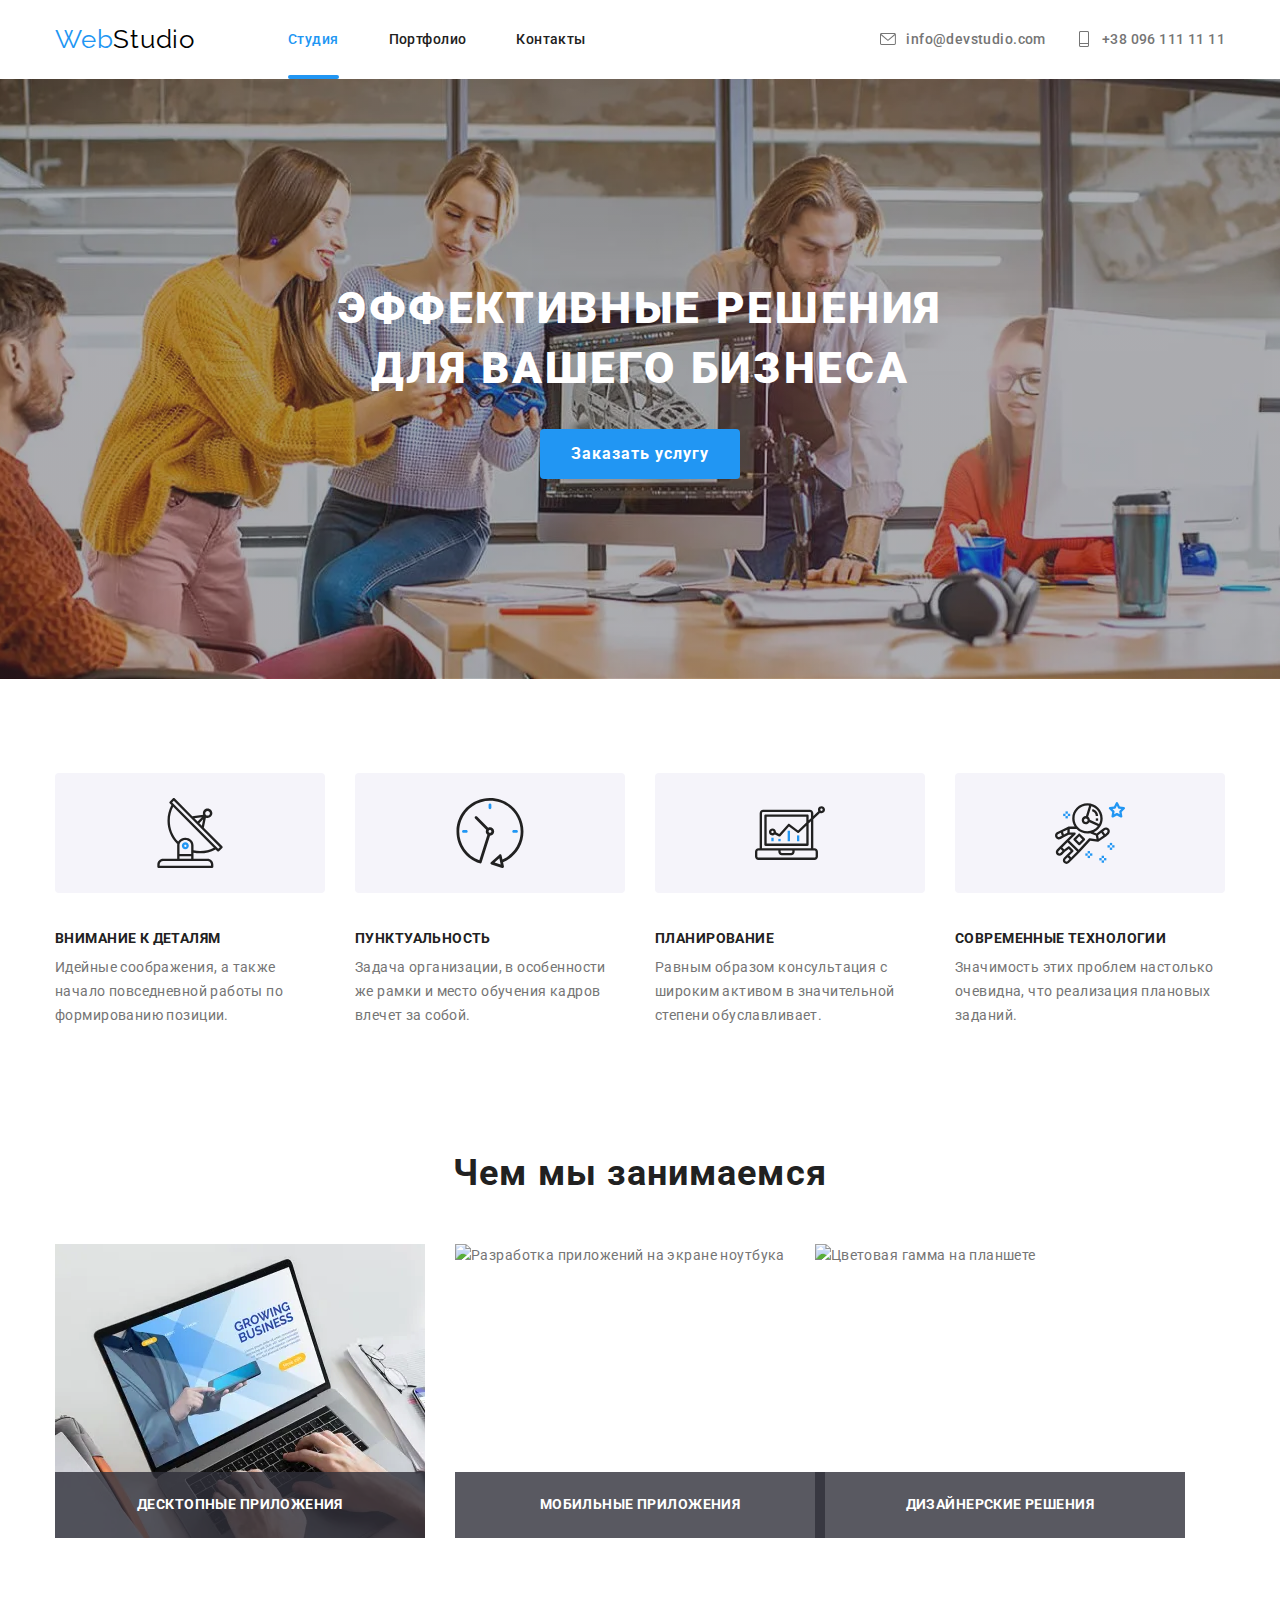
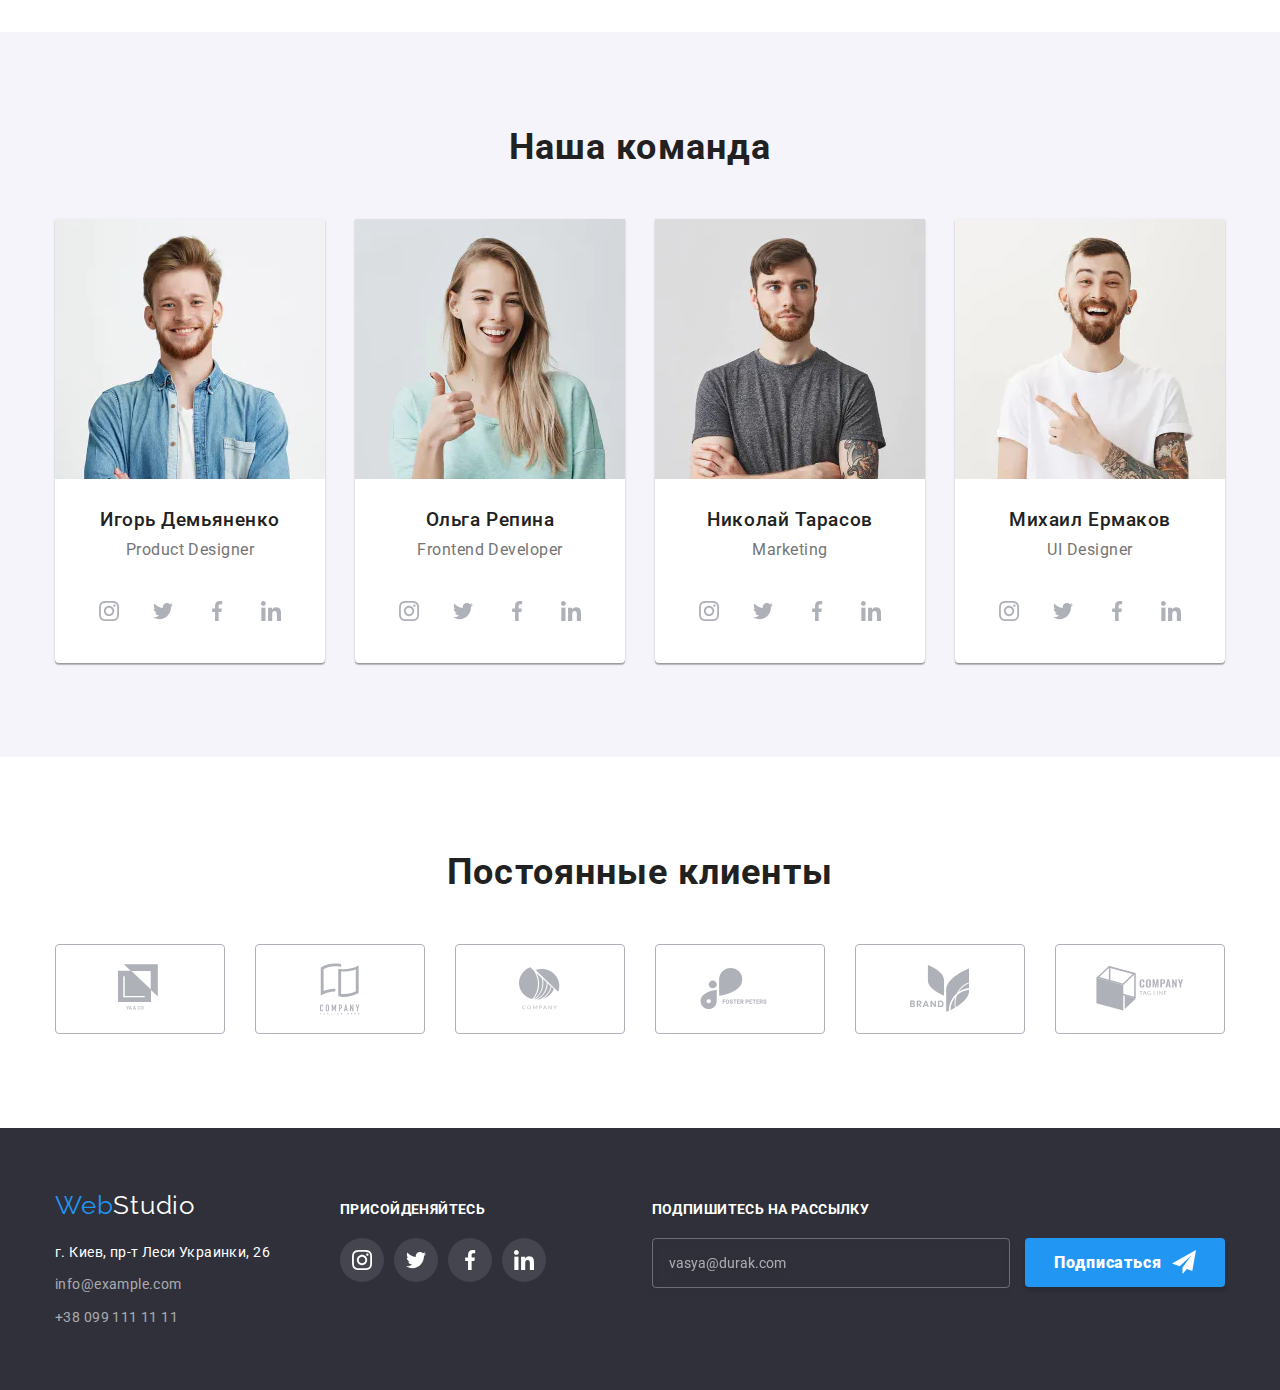
==== commit a471f906: "This is the end! My lonely friend!" ====
--- a/index.html
+++ b/index.html
@@ -7,58 +7,84 @@
     <link rel="stylesheet" href="./css/main.min.css" />
   </head>
   <body>
-    <!-- Шапка сайта --> 
-    
+    <!-- Шапка сайта -->
+
     <header class="header">
-      <div class="header-container container">         
+      <div class="header-container container">
         <nav class="site-nav">
-            <a href="./index.html" lang="en" class="header__logo">
+          <a href="./index.html" lang="en" class="header__logo">
             <span class="logo-accent">Web</span>Studio
           </a>
 
-        <button type="button" class="menu-button" aria-expanded="false" aria-controls="menu" data-menu-button>
-          <svg width="40" height="40" aria-label="Переключатель мобильного меню">
-                        <use class="icon-menu" href="./images/sprite.svg#icon-burger_40px"></use>
-
-            <use class="icon-cross" href="./images/sprite.svg#icon-close_40px"></use>
-          </svg>
-        </button>
+          <button
+            type="button"
+            class="menu-button"
+            aria-expanded="false"
+            aria-controls="menu"
+            data-menu-button
+          >
+            <svg
+              width="40"
+              height="40"
+              aria-label="Переключатель мобильного меню"
+            >
+              <use
+                class="icon-menu"
+                href="./images/sprite.svg#icon-burger_40px"
+              ></use>
+
+              <use
+                class="icon-cross"
+                href="./images/sprite.svg#icon-close_40px"
+              ></use>
+            </svg>
+          </button>
 
           <div class="menu" data-menu>
-              <ul class="menu-nav list">
-                <li class="menu-nav__item">
-                  <a href="./index.html" class="menu-nav__link menu-nav__link--current">Студия</a>
-                </li>
-                <li class="menu-nav__item">
-                  <a href="./portfolio.html" class="menu-nav__link">Портфолио</a>
-                </li>
-                <li class="menu-nav__item">
-                  <a href="" class="menu-nav__link">Контакты</a>
-                </li>
-              </ul>
-              
-              <ul class="menu-contacts list">
-                <li class="menu-contacts__item">
-                  <a href="mailto:info@devstudio.com" class="menu-contacts__link">
-                    <svg width="16" height="16" class="menu-contacts__icon icon-email">
-                      <use href="./images/icons.svg#envelope"></use>
-                    </svg>
-                    info@devstudio.com
-                  </a>
-                </li>
-                <li class="menu-contacts__item">
-                  <a href="tel:+380961111111" class="menu-contacts__link">
-                    <svg width="16  " height="16" class="menu-contacts__icon icon-phone">
-                      <use href="./images/icons.svg#phone"></use>
-                    </svg>
-                    +38 096 111 11 11</a>
-                </li>
-              </ul>
+            <ul class="menu-nav list">
+              <li class="menu-nav__item">
+                <a
+                  href="./index.html"
+                  class="menu-nav__link menu-nav__link--current"
+                  >Студия</a
+                >
+              </li>
+              <li class="menu-nav__item">
+                <a href="./portfolio.html" class="menu-nav__link">Портфолио</a>
+              </li>
+              <li class="menu-nav__item">
+                <a href="" class="menu-nav__link">Контакты</a>
+              </li>
+            </ul>
+
+            <ul class="menu-contacts list">
+              <li class="menu-contacts__item">
+                <a href="mailto:info@devstudio.com" class="menu-contacts__link">
+                  <svg
+                    width="16"
+                    height="16"
+                    class="menu-contacts__icon icon-email"
+                  >
+                    <use href="./images/icons.svg#envelope"></use>
+                  </svg>
+                  info@devstudio.com
+                </a>
+              </li>
+              <li class="menu-contacts__item">
+                <a href="tel:+380961111111" class="menu-contacts__link">
+                  <svg
+                    width="16  "
+                    height="16"
+                    class="menu-contacts__icon icon-phone"
+                  >
+                    <use href="./images/icons.svg#phone"></use>
+                  </svg>
+                  +38 096 111 11 11</a
+                >
+              </li>
+            </ul>
           </div>
-          
         </nav>
-
-       
       </div>
     </header>
 
@@ -128,34 +154,86 @@
 
           <ul class="works-section__list list">
             <li class="works-section__item">
-              <img
-                src="./images/whatWeDo1.jpg"
-                alt="Планшет с клавиатурой"
-                width="370"
-                height="250"
-                class="works-section__image img"
-              />
+              <picture>
+                <source
+                  srcset="
+                    ./images/WhatWeDo1.webp    1x,
+                    ./images/WhatWeDo1@2x.webp 2x
+                  "
+                  type="image/webp"
+                />
+
+                <source
+                  srcset="
+                    ./images/WhatWeDo1.jpg    1x,
+                    ./images/WhatWeDo1@2x.jpg 2x
+                  "
+                  media="(max-width:767px)"
+                  type="image/jpg"
+                />
+
+                <img
+                  src="./images/WhatWeDo1.jpg"
+                  alt="Планшет с клавиатурой"
+                  class="img"
+                />
+              </picture>
+
               <p class="works-section__type">Десктопные приложения</p>
             </li>
             <li class="works-section__item">
-              <img
-                src="./images/whatWeDo2.jpg"
-                alt="Разработка приложений на экране ноутбука"
-                width="370"
-                height="250"
-                class="works-section__image img"
-              />
+              <picture>
+                <source
+                  srcset="
+                    ./images/whatWeDo2.webp    1x,
+                    ./images/whatWeDo2@2x.webp 2x
+                  "
+                  type="image/webp"
+                />
+
+                <source
+                  srcset="
+                    ./images/whatWeDo2.jpg    1x,
+                    ./images/whatWeDo2@2x.jpg 2x
+                  "
+                  type="image/jpg"
+                />
+
+                <img
+                  src="./images/whatWeDo2.jpg"
+                  alt="Разработка приложений на экране ноутбука"
+                  class="img"
+                />
+              </picture>
+
               <p class="works-section__type">Мобильные приложения</p>
             </li>
 
             <li class="works-section__item">
-              <img
-                src="./images/whatWeDo3.jpg"
-                alt="Цветовая гамма на планшете"
-                width="370"
-                height="250"
-                class="works-section__image img"
-              />
+              <picture>
+                <source
+                  srcset="
+                    ./images/whatWeDo3.webp    1x,
+                    ./images/whatWeDo3@2x.webp 2x
+                  "
+                  type="image/webp"
+                />
+
+                <source
+                  srcset="
+                    ./images/whatWeDo3.jpg    1x,
+                    ./images/whatWeDo3@2x.jpg 2x
+                  "
+                  type="image/jpg"
+                />
+
+                <img
+                  src="./images/whatWeDo3.jpg"
+                  alt="Цветовая гамма на планшете"
+                  class="img"
+                />
+              </picture>
+
               <p class="works-section__type">Дизайнерские решения</p>
             </li>
           </ul>
@@ -169,12 +247,46 @@
 
           <ul class="team-section__list list">
             <li class="team-section__item">
-              <img
-                src="./images/team1.jpg"
-                alt="Игорь Демьяненко"
-                width="270"
-                class="team-section__image img"
-              />
+              <picture>
+                <source
+                  srcset="
+                    ./images/team1-450.webp    1x,
+                    ./images/team1-450@2x.webp 2x
+                  "
+                  media="(max-width:767px)"
+                  type="image/webp"
+                />
+
+                <source
+                  srcset="
+                    ./images/team1-354.webp    1x,
+                    ./images/team1-354@2x.webp 2x
+                  "
+                  media="(max-width:1199px)"
+                  type="image/webp"
+                />
+
+                <source
+                  srcset="
+                    ./images/team1-270.webp    1x,
+                    ./images/team1-270@2x.webp 2x
+                  "
+                  media="(min-width:1200px)"
+                  type="image/webp"
+                />
+
+                <img
+                  srcset="
+                    ./images/team1-270.jpg 270w,
+                    ./images/team1-354.jpg 354w,
+                    ./images/team1-450.jpg 450w
+                  "
+                  src="./images/team1-450.jpg"
+                  alt="Product Designer: Игорь Демьяненко"
+                  class="team-section__image img"
+                />
+              </picture>
+
               <h3 class="team-section__name">Игорь Демьяненко</h3>
               <p class="team-section__position">Product Designer</p>
               <div class="team-section__social-list">
@@ -221,12 +333,45 @@
               </div>
             </li>
             <li class="team-section__item">
-              <img
-                src="./images/team2.jpg"
-                alt="Ольга Репина"
-                width="270"
-                class="team-section__image img"
-              />
+              <picture>
+                <source
+                  srcset="
+                    ./images/team2-450.webp    1x,
+                    ./images/team2-450@2x.webp 2x
+                  "
+                  media="(max-width:767px)"
+                  type="image/webp"
+                />
+
+                <source
+                  srcset="
+                    ./images/team2-354.webp    1x,
+                    ./images/team2-354@2x.webp 2x
+                  "
+                  media="(max-width:1199px)"
+                  type="image/webp"
+                />
+
+                <source
+                  srcset="
+                    ./images/team2-270.webp    1x,
+                    ./images/team2-270@2x.webp 2x
+                  "
+                  media="(min-width:1200px)"
+                  type="image/webp"
+                />
+
+                <img
+                  srcset="
+                    ./images/team2-270.jpg 270w,
+                    ./images/team2-354.jpg 354w,
+                    ./images/team2-450.jpg 450w
+                  "
+                  src="./images/team2-450.jpg"
+                  alt=">Frontend Developer: Ольга Репина"
+                  class="team-section__image img"
+                />
+              </picture>
               <h3 class="team-section__name">Ольга Репина</h3>
               <p class="team-section__position">Frontend Developer</p>
               <div class="team-section__social-list">
@@ -273,12 +418,45 @@
               </div>
             </li>
             <li class="team-section__item">
-              <img
-                src="./images/team3.jpg"
-                alt="Николай Тарасов"
-                width="270"
-                class="team-section__image img"
-              />
+              <picture>
+                <source
+                  srcset="
+                    ./images/team3-450.webp    1x,
+                    ./images/team3-450@2x.webp 2x
+                  "
+                  media="(max-width:767px)"
+                  type="image/webp"
+                />
+
+                <source
+                  srcset="
+                    ./images/team3-354.webp    1x,
+                    ./images/team3-354@2x.webp 2x
+                  "
+                  media="(max-width:1199px)"
+                  type="image/webp"
+                />
+
+                <source
+                  srcset="
+                    ./images/team3-270.webp    1x,
+                    ./images/team3-270@2x.webp 2x
+                  "
+                  media="(min-width:1200px)"
+                  type="image/webp"
+                />
+
+                <img
+                  srcset="
+                    ./images/team3-270.jpg 270w,
+                    ./images/team3-354.jpg 354w,
+                    ./images/team3-450.jpg 450w
+                  "
+                  src="./images/team3-450.jpg"
+                  alt=">Marketing: Николай Тарасов"
+                  class="team-section__image img"
+                />
+              </picture>
               <h3 class="team-section__name">Николай Тарасов</h3>
               <p class="team-section__position">Marketing</p>
               <div class="team-section__social-list">
@@ -325,12 +503,45 @@
               </div>
             </li>
             <li class="team-section__item">
-              <img
-                src="./images/team4.jpg"
-                alt="Михаил Ермаков"
-                width="270"
-                class="team-section__image img"
-              />
+              <picture>
+                <source
+                  srcset="
+                    ./images/team4-450.webp    1x,
+                    ./images/team4-450@2x.webp 2x
+                  "
+                  media="(max-width:767px)"
+                  type="image/webp"
+                />
+
+                <source
+                  srcset="
+                    ./images/team4-354.webp    1x,
+                    ./images/team4-354@2x.webp 2x
+                  "
+                  media="(max-width:1199px)"
+                  type="image/webp"
+                />
+
+                <source
+                  srcset="
+                    ./images/team4-270.webp    1x,
+                    ./images/team4-270@2x.webp 2x
+                  "
+                  media="(min-width:1200px)"
+                  type="image/webp"
+                />
+
+                <img
+                  srcset="
+                    ./images/team4-270.jpg 270w,
+                    ./images/team4-354.jpg 354w,
+                    ./images/team4-450.jpg 450w
+                  "
+                  src="./images/team4-450.jpg"
+                  alt=">UI Designer: Михаил Ермаков"
+                  class="team-section__image img"
+                />
+              </picture>
               <h3 class="team-section__name">Михаил Ермаков</h3>
               <p class="team-section__position">UI Designer</p>
               <div class="team-section__social-list">
@@ -570,7 +781,8 @@
             <label for="tel">Телефон</label>
             <input type="tel" name="tel" id="tel" />
             <svg class="form-icon" width="18" height="18">
-              <use href="./images/form-icons.svg#icon-phone"></use>x
+              <use href="./images/form-icons.svg#icon-phone"></use>
+              x
             </svg>
           </div>
 
@@ -600,8 +812,9 @@
                 class="checkbox visually-hidden"
               />
               <span class="checkbox-icon"></span>
-              <span class="checkbox-text">Соглашаюсь с рассылкой и принимаю
-</span>
+              <span class="checkbox-text"
+                >Соглашаюсь с рассылкой и принимаю
+              </span>
               <a href="#" class="link"> Условия договора</a>
             </label>
           </div>
--- a/css/main.min.css
+++ b/css/main.min.css
@@ -1,2 +1,2 @@
-/*! modern-normalize v0.7.0 | MIT License | https://github.com/sindresorhus/modern-normalize */@import url("https://fonts.googleapis.com/css2?family=Raleway:wght@700&family=Roboto:wght@400;500;700&display=swap");*,::after,::before{-webkit-box-sizing:border-box;box-sizing:border-box}:root{-moz-tab-size:4;-o-tab-size:4;tab-size:4}html{line-height:1.15;-webkit-text-size-adjust:100%}body{margin:0}body{font-family:system-ui,-apple-system,'Segoe UI',Roboto,Helvetica,Arial,sans-serif,'Apple Color Emoji','Segoe UI Emoji'}hr{height:0}abbr[title]{-webkit-text-decoration:underline dotted;text-decoration:underline dotted}b,strong{font-weight:bolder}code,kbd,pre,samp{font-family:ui-monospace,SFMono-Regular,Consolas,'Liberation Mono',Menlo,monospace;font-size:1em}small{font-size:80%}sub,sup{font-size:75%;line-height:0;position:relative;vertical-align:baseline}sub{bottom:-.25em}sup{top:-.5em}button,input,optgroup,select,textarea{font-family:inherit;font-size:100%;line-height:1.15;margin:0}button,select{text-transform:none}[type=button],[type=reset],[type=submit],button{-webkit-appearance:button}[type=button]::-moz-focus-inner,[type=reset]::-moz-focus-inner,[type=submit]::-moz-focus-inner,button::-moz-focus-inner{border-style:none;padding:0}[type=button]:-moz-focusring,[type=reset]:-moz-focusring,[type=submit]:-moz-focusring,button:-moz-focusring{outline:1px dotted ButtonText}legend{padding:0}progress{vertical-align:baseline}[type=number]::-webkit-inner-spin-button,[type=number]::-webkit-outer-spin-button{height:auto}[type=search]{-webkit-appearance:textfield;outline-offset:-2px}[type=search]::-webkit-search-decoration{-webkit-appearance:none}::-webkit-file-upload-button{-webkit-appearance:button;font:inherit}summary{display:list-item}html{-webkit-box-sizing:border-box;box-sizing:border-box}*,*::after,*::before{-webkit-box-sizing:inherit;box-sizing:inherit}body{background-color:#fff;color:#757575;letter-spacing:0.03em;font-family:"Roboto",sans-serif;font-weight:400;font-size:14px;line-height:1.71}.container{margin-left:auto;margin-right:auto;padding-right:15px;padding-left:15px}@media screen and (min-width: 480px){.container{width:480px}}@media screen and (min-width: 768px){.container{width:768px}}@media screen and (min-width: 1200px){.container{width:1200px}}.centred{text-align:center}.visually-hidden{position:absolute;width:1px;height:1px;margin:-1px;padding:0;overflow:hidden;border:0;clip:rect(0 0 0 0)}.list{list-style:none;margin:0;padding:0}.img{display:block}.section-title{margin-top:0;margin-bottom:0;color:#212121;font-weight:700;font-size:28px;line-height:1.14;text-align:center;letter-spacing:0.03em;margin-bottom:30px}@media screen and (min-width: 1200px){.section-title{font-size:36px;line-height:1.17;margin-bottom:50px}}.features-section,.works-section,.team-section,.clients-section{padding:60px 0}@media screen and (min-width: 1200px){.features-section,.works-section,.team-section,.clients-section{padding:94px 0}}.header__logo,.footer-contacts__logo{text-decoration:none;font-family:"Raleway",sans-serif;font-weight:400;font-size:26px;line-height:1.19;letter-spacing:0.03em}.header{position:relative}.header-container{display:-webkit-box;display:-ms-flexbox;display:flex;-webkit-box-align:center;-ms-flex-align:center;align-items:center}.header__logo{margin-right:88px;padding:24px 0;color:#000}@media screen and (min-width: 1200px){.header__logo{margin-right:93px}}.logo-accent{color:#2196f3}.site-nav{display:-webkit-box;display:-ms-flexbox;display:flex;-webkit-box-align:center;-ms-flex-align:center;align-items:center;-webkit-box-pack:justify;-ms-flex-pack:justify;justify-content:space-between;-webkit-box-flex:1;-ms-flex-positive:1;flex-grow:1}.menu-button{display:-webkit-inline-box;display:-ms-inline-flexbox;display:inline-flex;border:none;margin:0;padding:0;background-color:transparent}@media screen and (min-width: 768px){.menu-button{display:none}}.menu-button .icon-cross{display:none}.menu-button.is-open .icon-cross{display:block}.menu-button.is-open .icon-menu{display:none}.menu-button:hover,.menu-button:focus{fill:#2196f3}.menu{z-index:100}@media screen and (max-width: 767px){.menu{display:none;position:absolute;top:100%;left:0;background-color:#fff;width:100%;text-align:center;padding:60px 0}.menu.is-open{display:block}}@media screen and (min-width: 768px){.menu{display:-webkit-box;display:-ms-flexbox;display:flex;-webkit-box-flex:1;-ms-flex-positive:1;flex-grow:1;-webkit-box-pack:justify;-ms-flex-pack:justify;justify-content:space-between}}.menu-nav{display:-webkit-box;display:-ms-flexbox;display:flex;-webkit-box-align:center;-ms-flex-align:center;align-items:center}@media screen and (max-width: 767px){.menu-nav{margin-bottom:60px;-webkit-box-orient:vertical;-webkit-box-direction:normal;-ms-flex-direction:column;flex-direction:column;-webkit-box-pack:center;-ms-flex-pack:center;justify-content:center}}@media screen and (max-width: 767px){.menu-nav__item:not(:last-child){margin-bottom:40px}}@media screen and (min-width: 768px){.menu-nav__item:not(:last-child){margin-right:50px}}.menu-nav__link{position:relative;padding:8px 0;color:#212121;text-decoration:none;font-weight:500;font-size:18px;line-height:1.16;-webkit-transition:color 250ms cubic-bezier(0.4, 0, 0.2, 1);transition:color 250ms cubic-bezier(0.4, 0, 0.2, 1)}.menu-nav__link:hover,.menu-nav__link:focus{color:#2196f3}@media screen and (min-width: 768px){.menu-nav__link{padding:32px 0;font-size:14px;line-height:1.14}}.menu-nav__link--current{color:#2196f3}.menu-nav__link--current::after{content:'';position:absolute;bottom:0;left:0;width:100%;height:4px;background:#2196f3;border-radius:2px}.menu-contacts{display:-webkit-box;display:-ms-flexbox;display:flex;-webkit-box-orient:vertical;-webkit-box-direction:normal;-ms-flex-direction:column;flex-direction:column}@media screen and (max-width: 767px){.menu-contacts{-webkit-box-align:center;-ms-flex-align:center;align-items:center}}@media screen and (min-width: 1200px){.menu-contacts{-webkit-box-align:center;-ms-flex-align:center;align-items:center;-webkit-box-orient:horizontal;-webkit-box-direction:normal;-ms-flex-direction:row;flex-direction:row}}.menu-contacts__link{display:-webkit-box;display:-ms-flexbox;display:flex;-webkit-box-align:center;-ms-flex-align:center;align-items:center;text-decoration:none;color:#757575;font-weight:500;font-size:18px;line-height:1.16;-webkit-transition:color 250ms cubic-bezier(0.4, 0, 0.2, 1);transition:color 250ms cubic-bezier(0.4, 0, 0.2, 1)}.menu-contacts__link:hover,.menu-contacts__link:focus{color:#2196f3}@media screen and (min-width: 768px){.menu-contacts__link{font-size:12px}}@media screen and (min-width: 1200px){.menu-contacts__link{font-size:14px}}@media screen and (max-width: 767px){.menu-contacts__item:not(:last-child){margin-bottom:16px}}@media screen and (min-width: 768px) and (max-width: 1199px){.menu-contacts__item:not(:last-child){margin-bottom:10px}}@media screen and (min-width: 1200px){.menu-contacts__item:not(:last-child){margin-right:30px}}.menu-contacts__icon{display:inline-block;margin-right:10px;fill:currentColor}.hero{margin:0 auto;background-image:-webkit-gradient(linear, left top, right top, from(rgba(47,48,58,0.4)), to(rgba(47,48,58,0.4))),url(../images/people-in-office.jpg);background-image:linear-gradient(to right, rgba(47,48,58,0.4), rgba(47,48,58,0.4)),url(../images/people-in-office.jpg);background-position:center;background-repeat:no-repeat;background-size:cover;text-align:center;padding:118px 0;max-width:1600px}@media screen and (min-width: 1200px){.hero{padding:200px 0}}.hero__title{margin-top:0px;margin-bottom:30px;color:#fff;font-weight:900;font-size:26px;line-height:1.62;text-align:center;letter-spacing:0.06em;text-transform:uppercase}@media screen and (min-width: 1200px){.hero__title{font-size:44px;line-height:1.36}}.hero__button{display:inline-block;border:none;min-width:200px;height:50px;padding:10px 32px;border-radius:4px;color:#fff;background-color:#2196f3;text-decoration:none;cursor:pointer;font-weight:700;font-size:16px;line-height:1.875;letter-spacing:0.06em;text-align:center}.features-section__list{display:-webkit-box;display:-ms-flexbox;display:flex;-ms-flex-wrap:wrap;flex-wrap:wrap}.features-section__item{width:100%}@media screen and (max-width: 767px){.features-section__item:not(:last-child){margin-bottom:30px}}@media screen and (min-width: 768px){.features-section__item{width:calc((100% - 30px) / 2)}.features-section__item:not(:nth-child(2n)){margin-right:30px}.features-section__item:not(:nth-last-child(-n+2)){margin-bottom:30px}}@media screen and (min-width: 1200px){.features-section__item{margin-bottom:0px;width:calc((100% - 90px) / 4)}.features-section__item:not(:nth-child(4n)){margin-right:30px}}.features-section__icon{width:100%;padding:25px 0;margin-bottom:30px;background-color:#f5f4fa;border-radius:4px;overflow:hidden}.features-section__title{margin-top:0;margin-bottom:10px;color:#212121;font-weight:700;font-size:14px;line-height:1.14;letter-spacing:0.03em;text-transform:uppercase}.features-section__text{margin-top:0px;margin-bottom:0px}.works-section{padding-top:0px}@media screen and (max-width: 1199px){.works-section{display:none}}.works-section__list{display:-webkit-box;display:-ms-flexbox;display:flex;-ms-flex-wrap:wrap;flex-wrap:wrap}.works-section__item:not(:nth-child(3n)){margin-right:30px}.works-section__item{position:relative}.works-section__type{position:absolute;width:370px;bottom:0;left:0;margin:0;padding:25px 0;font-weight:bold;font-size:14px;line-height:1.14;text-align:center;letter-spacing:0.03em;text-transform:uppercase;background-color:rgba(47,48,58,0.8);color:#ffffff}.team-section{background-color:#f5f4fa}.team-section__list{display:-webkit-box;display:-ms-flexbox;display:flex;-ms-flex-wrap:wrap;flex-wrap:wrap;font-size:16px;line-height:1.18}.team-section__item{width:100%;background-color:#fff;-webkit-box-shadow:0px 1px 3px rgba(0,0,0,0.12),0px 1px 1px rgba(0,0,0,0.14),0px 2px 1px rgba(0,0,0,0.2);box-shadow:0px 1px 3px rgba(0,0,0,0.12),0px 1px 1px rgba(0,0,0,0.14),0px 2px 1px rgba(0,0,0,0.2);border-radius:0px 0px 4px 4px}@media screen and (max-width: 767px){.team-section__item:not(:last-child){margin-bottom:30px}}@media screen and (min-width: 768px) and (max-width: 1199px){.team-section__item{width:calc((100% - 30px) / 2)}.team-section__item:not(:nth-child(2n)){margin-right:30px}.team-section__item:not(:nth-last-child(-n+2)){margin-bottom:30px}}@media screen and (min-width: 1200px){.team-section__item{margin-bottom:0px;width:calc((100% - 90px) / 4)}.team-section__item:not(:nth-child(4n)){margin-right:30px}}.team-section__image{display:block;width:100%;margin-top:0px;margin-bottom:30px}.team-section__name{margin-top:0;margin-bottom:10px;color:#212121;font-weight:500;text-align:center;letter-spacing:0.03em}.team-section__position{margin-top:0px;margin-bottom:30px;font-weight:400;text-align:center;letter-spacing:0.03em}.team-section__social-list{display:-webkit-box;display:-ms-flexbox;display:flex;-webkit-box-pack:center;-ms-flex-pack:center;justify-content:center;-webkit-box-align:center;-ms-flex-align:center;align-items:center;margin-bottom:30px}.team-section__social-icon{display:-webkit-inline-box;display:-ms-inline-flexbox;display:inline-flex;-webkit-box-pack:center;-ms-flex-pack:center;justify-content:center;-webkit-box-align:center;-ms-flex-align:center;align-items:center;width:44px;height:44px;border-radius:50%;fill:#afb1b8;-webkit-transition:color 750ms cubic-bezier(0.4, 0, 0.2, 1),background-color 750ms cubic-bezier(0.4, 0, 0.2, 1);transition:color 750ms cubic-bezier(0.4, 0, 0.2, 1),background-color 750ms cubic-bezier(0.4, 0, 0.2, 1)}.team-section__social-icon:not(:last-child){margin-right:10px}.team-section__social-icon:hover{background-color:#2196f3;fill:#fff}.clients-section__list{display:-webkit-box;display:-ms-flexbox;display:flex;-ms-flex-wrap:wrap;flex-wrap:wrap}@media screen and (max-width: 767px){.clients-section__item{width:calc((100% - 30px) / 2)}.clients-section__item:not(:nth-child(2n)){margin-right:30px}.clients-section__item:not(:nth-last-child(-n+2)){margin-bottom:30px}}@media screen and (min-width: 768px) and (max-width: 1199px){.clients-section__item{width:calc((100% - 60px) / 3)}.clients-section__item:not(:nth-child(3n)){margin-right:30px}.clients-section__item:not(:nth-last-child(-n+3)){margin-bottom:30px}}@media screen and (min-width: 1200px){.clients-section__item{margin-bottom:0px;width:calc((100% - 150px) / 6)}.clients-section__item:not(:nth-child(6n)){margin-right:30px}}.clients-section__link{display:-webkit-box;display:-ms-flexbox;display:flex;height:90px;border:1px solid #afb1b8;border-radius:4px;-webkit-box-pack:center;-ms-flex-pack:center;justify-content:center;-webkit-box-align:center;-ms-flex-align:center;align-items:center;fill:#afb1b8;-webkit-transition:fill 250ms cubic-bezier(0.4, 0, 0.2, 1),border-color 250ms cubic-bezier(0.4, 0, 0.2, 1);transition:fill 250ms cubic-bezier(0.4, 0, 0.2, 1),border-color 250ms cubic-bezier(0.4, 0, 0.2, 1)}.clients-section__link:hover{border:1px solid #2196f3;fill:#2196f3}.footer{padding:60px 0;background-color:#2f303a}.footer__container{display:-webkit-box;display:-ms-flexbox;display:flex}@media screen and (max-width: 767px){.footer__container{-webkit-box-orient:vertical;-webkit-box-direction:normal;-ms-flex-direction:column;flex-direction:column;-webkit-box-align:center;-ms-flex-align:center;align-items:center}}@media screen and (min-width: 768px){.footer__container{-ms-flex-wrap:wrap;flex-wrap:wrap;-ms-flex-pack:distribute;justify-content:space-around}}@media screen and (min-width: 1200px){.footer__container{-webkit-box-align:baseline;-ms-flex-align:baseline;align-items:baseline}}.footer__title{margin-bottom:20px;color:#fff;font-weight:700;font-size:14px;line-height:1.14;letter-spacing:0.03em;text-transform:uppercase}@media screen and (max-width: 1199px){.footer-contacts{margin-bottom:60px;text-align:center}}@media screen and (min-width: 1200px){.footer-contacts{margin-right:70px}}.footer-contacts__logo{display:block;color:#fff;margin-bottom:20px}.footer-contacts__list{display:-webkit-box;display:-ms-flexbox;display:flex;-webkit-box-orient:vertical;-webkit-box-direction:normal;-ms-flex-direction:column;flex-direction:column;font-style:normal}.footer-contacts__link{text-decoration:none;color:#757575;font-weight:500;font-size:14px;line-height:1.14px}.footer-contacts__link{display:block}.footer-contacts__link{color:rgba(255,255,255,0.6);font-weight:400;line-height:1.71}.footer-contacts__link:not(:last-child){margin-bottom:9px}.footer-contacts__link--address{text-decoration:none;color:#fff}@media screen and (max-width: 1199px){.footer-social{margin-bottom:60px;text-align:center}}@media screen and (min-width: 1200px){.footer-social{margin-right:70px}}.footer-social__list{display:-webkit-box;display:-ms-flexbox;display:flex;-webkit-box-pack:center;-ms-flex-pack:center;justify-content:center;-webkit-box-align:center;-ms-flex-align:center;align-items:center}.footer-social__icon{display:-webkit-inline-box;display:-ms-inline-flexbox;display:inline-flex;-webkit-box-pack:center;-ms-flex-pack:center;justify-content:center;-webkit-box-align:center;-ms-flex-align:center;align-items:center;width:44px;height:44px;border-radius:50%;background-color:rgba(255,255,255,0.1);fill:#fff;-webkit-transition:750ms cubic-bezier(0.4, 0, 0.2, 1);transition:750ms cubic-bezier(0.4, 0, 0.2, 1)}.footer-social__icon:not(:last-child){margin-right:10px}.footer-social__icon:hover{background-color:#2196f3}@media screen and (max-width: 1199px){.footer-subscribe{text-align:center;width:100%}}@media screen and (min-width: 1200px){.footer-subscribe{margin-left:auto;margin-right:0}}.subscribe-form__email{color:#fff;font-weight:normal;padding:15px 16px;margin-right:12px;margin-bottom:20px;height:50px;border:1px solid rgba(255,255,255,0.3);-webkit-box-sizing:border-box;box-sizing:border-box;-webkit-filter:drop-shadow(0px 4px 4px rgba(0,0,0,0.15));filter:drop-shadow(0px 4px 4px rgba(0,0,0,0.15));border-radius:4px;background-color:transparent}@media screen and (max-width: 479px){.subscribe-form__email{width:100%}}@media screen and (min-width: 480px){.subscribe-form__email{width:450px;display:block;margin-right:auto;margin-left:auto}}@media screen and (min-width: 1200px){.subscribe-form__email{display:inline-block;margin-right:12px;margin-bottom:0px;width:358px}}.subscribe-form__email::-webkit-input-placeholder{color:rgba(255,255,255,0.6)}.subscribe-form__email:-ms-input-placeholder{color:rgba(255,255,255,0.6)}.subscribe-form__email::-ms-input-placeholder{color:rgba(255,255,255,0.6)}.subscribe-form__email::placeholder{color:rgba(255,255,255,0.6)}.subscribe-form__submit{display:-webkit-inline-box;display:-ms-inline-flexbox;display:inline-flex;-webkit-box-pack:center;-ms-flex-pack:center;justify-content:center;-webkit-box-align:center;-ms-flex-align:center;align-items:center;min-width:200px;padding:10px 0;color:#fff;background-color:#2196f3;border:0px transparent solid;-webkit-box-shadow:0px 4px 4px rgba(0,0,0,0.15);box-shadow:0px 4px 4px rgba(0,0,0,0.15);border-radius:4px;font-style:normal;font-weight:900;font-size:16px;line-height:1.87;letter-spacing:0.06em}.subscribe-form__submit::after{content:'';margin-left:10px;width:24px;height:24px;background-image:url(../images/icon-send.svg);background-repeat:no-repeat;background-size:contain}.backdrop{position:absolute;width:100%;height:100%;top:0;left:0;background-color:rgba(0,0,0,0.2);-webkit-transform:scale(1);transform:scale(1);-webkit-transition:250ms cubic-bezier(0.4, 0, 0.2, 1);transition:250ms cubic-bezier(0.4, 0, 0.2, 1);opacity:1}.backdrop.is-hidden{opacity:0;pointer-events:none;-webkit-transform:scale(1.5);transform:scale(1.5)}.backdrop.is-hidden .modal{-webkit-transform:translate(-50%, -50%);transform:translate(-50%, -50%);opacity:0}.modal{position:absolute;top:50%;left:50%;-webkit-transform:translate(-50%, -50%) scale(1);transform:translate(-50%, -50%) scale(1);padding:40px;-webkit-box-shadow:0px 1px 3px rgba(0,0,0,0.12),0px 1px 1px rgba(0,0,0,0.14),0px 2px 1px rgba(0,0,0,0.2);box-shadow:0px 1px 3px rgba(0,0,0,0.12),0px 1px 1px rgba(0,0,0,0.14),0px 2px 1px rgba(0,0,0,0.2);border-radius:4px;background-color:#fff;opacity:1;-webkit-transition:250ms cubic-bezier(0.4, 0, 0.2, 1);transition:250ms cubic-bezier(0.4, 0, 0.2, 1)}@media screen and (max-width: 479px){.modal{top:0;left:0;-webkit-transform:translate(0, 0);transform:translate(0, 0);max-width:450px}}@media screen and (min-width: 480px){.modal{min-width:450px}}@media screen and (min-width: 1200px){.modal{min-width:528px;min-height:581px}}.modal-form{display:-webkit-box;display:-ms-flexbox;display:flex;width:100%;-webkit-box-orient:vertical;-webkit-box-direction:normal;-ms-flex-direction:column;flex-direction:column;-webkit-box-align:center;-ms-flex-align:center;align-items:center}.modal-title{text-align:center;font-weight:bold;font-size:20px;margin-bottom:12px;line-height:1.16;letter-spacing:0.03em;color:#212121}@media screen and (min-width: 1200px){.modal-title{line-height:1.71}}.modal-form-field{position:relative;width:100%;margin-bottom:10px}.modal-form-field>label,.modal-form-textarea>label,.modal-form-textarea>textarea::-webkit-input-placeholder{font-size:12px;line-height:1.17;letter-spacing:0.01em}.modal-form-field>label,.modal-form-textarea>label,.modal-form-textarea>textarea:-ms-input-placeholder{font-size:12px;line-height:1.17;letter-spacing:0.01em}.modal-form-field>label,.modal-form-textarea>label,.modal-form-textarea>textarea::-ms-input-placeholder{font-size:12px;line-height:1.17;letter-spacing:0.01em}.modal-form-field>label,.modal-form-textarea>label,.modal-form-textarea>textarea::placeholder{font-size:12px;line-height:1.17;letter-spacing:0.01em}.modal-form-textarea>textarea::-webkit-input-placeholder{color:rgba(117,117,117,0.5)}.modal-form-textarea>textarea:-ms-input-placeholder{color:rgba(117,117,117,0.5)}.modal-form-textarea>textarea::-ms-input-placeholder{color:rgba(117,117,117,0.5)}.modal-form-textarea>textarea::placeholder{color:rgba(117,117,117,0.5)}.modal-form-field>input{width:100%;height:40px;padding:12px 42px;border:1px solid rgba(33,33,33,0.2);border-radius:4px;-webkit-transition:250ms cubic-bezier(0.4, 0, 0.2, 1);transition:250ms cubic-bezier(0.4, 0, 0.2, 1)}.modal-form-field>input:focus{outline:1px solid transparent;border:1px solid #2196f3}.modal-form-field>input:focus+.form-icon{fill:#2196f3}.form-icon{position:absolute;top:34px;left:15px;-webkit-transition:fill 250ms cubic-bezier(0.4, 0, 0.2, 1);transition:fill 250ms cubic-bezier(0.4, 0, 0.2, 1);fill:#000}.modal-form-textarea{width:100%;margin-bottom:20px}.modal-form-textarea textarea{padding:12px 16px}.form-comment{width:100%;height:120px;border:1px solid rgba(33,33,33,0.2);border-radius:4px;resize:none}.modal-form-checkbox{width:100%;margin-bottom:30px}.modal-form-checkbox>input{width:15px;height:15px;margin-right:8px}.modal-form-checkbox>label{font-size:14px;line-height:1.16px;letter-spacing:0.03em}@media screen and (min-width: 1200px){.modal-form-checkbox>label{line-height:1.71px}}.modal-submit{display:-webkit-box;display:-ms-flexbox;display:flex;-webkit-box-align:center;-ms-flex-align:center;align-items:center;-webkit-box-pack:center;-ms-flex-pack:center;justify-content:center;min-width:200px;padding:10px 0;color:#fff;background-color:#2196f3;border:0px transparent solid;-webkit-box-shadow:0px 4px 4px rgba(0,0,0,0.15);box-shadow:0px 4px 4px rgba(0,0,0,0.15);border-radius:4px;font-weight:900;font-size:16px;line-height:1.87;letter-spacing:0.06em}.confirm{position:relative;-webkit-box-align:center;-ms-flex-align:center;align-items:center}.confirm>a{color:#2196f3}.checkbox-icon{display:inline-block;width:15px;height:15px;margin-right:8px;border:2px solid #212121;background-origin:border-box;border-radius:4px;-webkit-box-shadow:0px 2px 1px rgba(0,0,0,0.2),0px 1px 1px rgba(0,0,0,0.14),0px 1px 3px rgba(0,0,0,0.12);box-shadow:0px 2px 1px rgba(0,0,0,0.2),0px 1px 1px rgba(0,0,0,0.14),0px 1px 3px rgba(0,0,0,0.12)}.checkbox:checked+.checkbox-icon{border-color:transparent;background-color:#2196f3;background-image:url(../images/full-check.svg)}.button-close{position:absolute;width:30px;height:30px;right:8px;top:8px;border:1px solid rgba(0,0,0,0.2);border-radius:50% 50%;cursor:pointer;background-color:#fff}.button-close:hover{border:1px solid #2196f3}.button-close:hover .icon-close{fill:#2196f3}.icon-close{position:absolute;top:50%;left:50%;-webkit-transform:translate(-50%, -50%);transform:translate(-50%, -50%);fill:#000}
+/*! modern-normalize v0.7.0 | MIT License | https://github.com/sindresorhus/modern-normalize */@import url("https://fonts.googleapis.com/css2?family=Raleway:wght@700&family=Roboto:wght@400;500;700&display=swap");*,::after,::before{-webkit-box-sizing:border-box;box-sizing:border-box}:root{-moz-tab-size:4;-o-tab-size:4;tab-size:4}html{line-height:1.15;-webkit-text-size-adjust:100%}body{margin:0}body{font-family:system-ui,-apple-system,'Segoe UI',Roboto,Helvetica,Arial,sans-serif,'Apple Color Emoji','Segoe UI Emoji'}hr{height:0}abbr[title]{-webkit-text-decoration:underline dotted;text-decoration:underline dotted}b,strong{font-weight:bolder}code,kbd,pre,samp{font-family:ui-monospace,SFMono-Regular,Consolas,'Liberation Mono',Menlo,monospace;font-size:1em}small{font-size:80%}sub,sup{font-size:75%;line-height:0;position:relative;vertical-align:baseline}sub{bottom:-.25em}sup{top:-.5em}button,input,optgroup,select,textarea{font-family:inherit;font-size:100%;line-height:1.15;margin:0}button,select{text-transform:none}[type=button],[type=reset],[type=submit],button{-webkit-appearance:button}[type=button]::-moz-focus-inner,[type=reset]::-moz-focus-inner,[type=submit]::-moz-focus-inner,button::-moz-focus-inner{border-style:none;padding:0}[type=button]:-moz-focusring,[type=reset]:-moz-focusring,[type=submit]:-moz-focusring,button:-moz-focusring{outline:1px dotted ButtonText}legend{padding:0}progress{vertical-align:baseline}[type=number]::-webkit-inner-spin-button,[type=number]::-webkit-outer-spin-button{height:auto}[type=search]{-webkit-appearance:textfield;outline-offset:-2px}[type=search]::-webkit-search-decoration{-webkit-appearance:none}::-webkit-file-upload-button{-webkit-appearance:button;font:inherit}summary{display:list-item}html{-webkit-box-sizing:border-box;box-sizing:border-box}*,*::after,*::before{-webkit-box-sizing:inherit;box-sizing:inherit}body{background-color:#fff;color:#757575;letter-spacing:0.03em;font-family:"Roboto",sans-serif;font-weight:400;font-size:14px;line-height:1.71}.container{margin-left:auto;margin-right:auto;padding-right:15px;padding-left:15px}@media screen and (min-width: 480px){.container{width:480px}}@media screen and (min-width: 768px){.container{width:768px}}@media screen and (min-width: 1200px){.container{width:1200px}}.centred{text-align:center}.visually-hidden{position:absolute;width:1px;height:1px;margin:-1px;padding:0;overflow:hidden;border:0;clip:rect(0 0 0 0)}.list{list-style:none;margin:0;padding:0}.img{display:block;max-width:100%;height:auto;padding:0;margin:0}.section-title{margin-top:0;margin-bottom:0;color:#212121;font-weight:700;font-size:28px;line-height:1.14;text-align:center;letter-spacing:0.03em;margin-bottom:30px}@media screen and (min-width: 1200px){.section-title{font-size:36px;line-height:1.17;margin-bottom:50px}}.features-section,.works-section,.team-section,.clients-section{padding:60px 0}@media screen and (min-width: 1200px){.features-section,.works-section,.team-section,.clients-section{padding:94px 0}}.header__logo,.footer-contacts__logo{text-decoration:none;font-family:"Raleway",sans-serif;font-weight:400;font-size:26px;line-height:1.19;letter-spacing:0.03em}.header{position:relative}.header-container{display:-webkit-box;display:-ms-flexbox;display:flex;-webkit-box-align:center;-ms-flex-align:center;align-items:center}.header__logo{margin-right:88px;padding:24px 0;color:#000}@media screen and (min-width: 1200px){.header__logo{margin-right:93px}}.logo-accent{color:#2196f3}.site-nav{display:-webkit-box;display:-ms-flexbox;display:flex;-webkit-box-align:center;-ms-flex-align:center;align-items:center;-webkit-box-pack:justify;-ms-flex-pack:justify;justify-content:space-between;-webkit-box-flex:1;-ms-flex-positive:1;flex-grow:1}.menu-button{display:-webkit-inline-box;display:-ms-inline-flexbox;display:inline-flex;border:none;margin:0;padding:0;background-color:transparent}@media screen and (min-width: 768px){.menu-button{display:none}}.menu-button .icon-cross{display:none}.menu-button.is-open .icon-cross{display:block}.menu-button.is-open .icon-menu{display:none}.menu-button:hover,.menu-button:focus{fill:#2196f3}.menu{z-index:100}@media screen and (max-width: 767px){.menu{display:none;position:absolute;top:100%;left:0;background-color:#fff;width:100%;text-align:center;padding:60px 0}.menu.is-open{display:block}}@media screen and (min-width: 768px){.menu{display:-webkit-box;display:-ms-flexbox;display:flex;-webkit-box-flex:1;-ms-flex-positive:1;flex-grow:1;-webkit-box-pack:justify;-ms-flex-pack:justify;justify-content:space-between}}.menu-nav{display:-webkit-box;display:-ms-flexbox;display:flex;-webkit-box-align:center;-ms-flex-align:center;align-items:center}@media screen and (max-width: 767px){.menu-nav{margin-bottom:60px;-webkit-box-orient:vertical;-webkit-box-direction:normal;-ms-flex-direction:column;flex-direction:column;-webkit-box-pack:center;-ms-flex-pack:center;justify-content:center}}@media screen and (max-width: 767px){.menu-nav__item:not(:last-child){margin-bottom:40px}}@media screen and (min-width: 768px){.menu-nav__item:not(:last-child){margin-right:50px}}.menu-nav__link{position:relative;padding:8px 0;color:#212121;text-decoration:none;font-weight:500;font-size:18px;line-height:1.16;-webkit-transition:color 250ms cubic-bezier(0.4, 0, 0.2, 1);transition:color 250ms cubic-bezier(0.4, 0, 0.2, 1)}.menu-nav__link:hover,.menu-nav__link:focus{color:#2196f3}@media screen and (min-width: 768px){.menu-nav__link{padding:32px 0;font-size:14px;line-height:1.14}}.menu-nav__link--current{color:#2196f3}.menu-nav__link--current::after{content:'';position:absolute;bottom:0;left:0;width:100%;height:4px;background:#2196f3;border-radius:2px}.menu-contacts{display:-webkit-box;display:-ms-flexbox;display:flex;-webkit-box-orient:vertical;-webkit-box-direction:normal;-ms-flex-direction:column;flex-direction:column}@media screen and (max-width: 767px){.menu-contacts{-webkit-box-align:center;-ms-flex-align:center;align-items:center}}@media screen and (min-width: 1200px){.menu-contacts{-webkit-box-align:center;-ms-flex-align:center;align-items:center;-webkit-box-orient:horizontal;-webkit-box-direction:normal;-ms-flex-direction:row;flex-direction:row}}.menu-contacts__link{display:-webkit-box;display:-ms-flexbox;display:flex;-webkit-box-align:center;-ms-flex-align:center;align-items:center;text-decoration:none;color:#757575;font-weight:500;font-size:18px;line-height:1.16;-webkit-transition:color 250ms cubic-bezier(0.4, 0, 0.2, 1);transition:color 250ms cubic-bezier(0.4, 0, 0.2, 1)}.menu-contacts__link:hover,.menu-contacts__link:focus{color:#2196f3}@media screen and (min-width: 768px){.menu-contacts__link{font-size:12px}}@media screen and (min-width: 1200px){.menu-contacts__link{font-size:14px}}@media screen and (max-width: 767px){.menu-contacts__item:not(:last-child){margin-bottom:16px}}@media screen and (min-width: 768px) and (max-width: 1199px){.menu-contacts__item:not(:last-child){margin-bottom:10px}}@media screen and (min-width: 1200px){.menu-contacts__item:not(:last-child){margin-right:30px}}.menu-contacts__icon{display:inline-block;margin-right:10px;fill:currentColor}.hero{margin:0 auto;background-image:-webkit-gradient(linear, left top, right top, from(rgba(47,48,58,0.4)), to(rgba(47,48,58,0.4))),url("../../images/header-480.webp");background-image:linear-gradient(to right, rgba(47,48,58,0.4), rgba(47,48,58,0.4)),url("../../images/header-480.webp");background-position:center;background-repeat:no-repeat;background-size:cover;text-align:center;padding:118px 0;max-width:1600px}@media screen and (min-device-pixel-ratio: 2), screen and (-webkit-min-device-pixel-ratio: 2), screen and (min-resolution: 192dpi), screen and (min-resolution: 2dppx){.hero{background-image:-webkit-gradient(linear, left top, right top, from(rgba(47,48,58,0.4)), to(rgba(47,48,58,0.4))),url("../../images/header-480.webp");background-image:linear-gradient(to right, rgba(47,48,58,0.4), rgba(47,48,58,0.4)),url("../../images/header-480.webp")}}@media screen and (min-width: 576px) and (max-width: 960px){.hero{background-image:-webkit-gradient(linear, left top, right top, from(rgba(47,48,58,0.4)), to(rgba(47,48,58,0.4))),url("../../images/header-768.webp");background-image:linear-gradient(to right, rgba(47,48,58,0.4), rgba(47,48,58,0.4)),url("../../images/header-768.webp")}}@media screen and (min-width: 961px){.hero{background-image:-webkit-gradient(linear, left top, right top, from(rgba(47,48,58,0.4)), to(rgba(47,48,58,0.4))),url("../../images/header-1600.webp");background-image:linear-gradient(to right, rgba(47,48,58,0.4), rgba(47,48,58,0.4)),url("../../images/header-1600.webp")}}@media screen and (min-width: 1200px){.hero{padding:200px 0}}.hero__title{margin-top:0px;margin-bottom:30px;color:#fff;font-weight:900;font-size:26px;line-height:1.62;text-align:center;letter-spacing:0.06em;text-transform:uppercase}@media screen and (min-width: 1200px){.hero__title{font-size:44px;line-height:1.36}}.hero__button{display:inline-block;border:none;min-width:200px;height:50px;border-radius:4px;color:#fff;background-color:#2196f3;text-decoration:none;cursor:pointer;font-weight:700;font-size:16px;line-height:1.875;letter-spacing:0.06em;text-align:center}.features-section__list{display:-webkit-box;display:-ms-flexbox;display:flex;-ms-flex-wrap:wrap;flex-wrap:wrap}.features-section__item{width:100%}@media screen and (max-width: 767px){.features-section__item:not(:last-child){margin-bottom:30px}}@media screen and (min-width: 768px){.features-section__item{width:calc((100% - 30px) / 2)}.features-section__item:not(:nth-child(2n)){margin-right:30px}.features-section__item:not(:nth-last-child(-n+2)){margin-bottom:30px}}@media screen and (min-width: 1200px){.features-section__item{margin-bottom:0px;width:calc((100% - 90px) / 4)}.features-section__item:not(:nth-child(4n)){margin-right:30px}}.features-section__icon{width:100%;padding:25px 0;margin-bottom:30px;background-color:#f5f4fa;border-radius:4px;overflow:hidden}.features-section__title{margin-top:0;margin-bottom:10px;color:#212121;font-weight:700;font-size:14px;line-height:1.14;letter-spacing:0.03em;text-transform:uppercase}.features-section__text{margin-top:0px;margin-bottom:0px}.works-section{padding-top:0px}@media screen and (max-width: 1199px){.works-section{display:none}}.works-section__list{display:-webkit-box;display:-ms-flexbox;display:flex;-ms-flex-wrap:wrap;flex-wrap:wrap}.works-section__item:not(:nth-child(3n)){margin-right:30px}.works-section__item{position:relative}.works-section__type{position:absolute;width:370px;bottom:0;left:0;margin:0;padding:25px 0;font-weight:bold;font-size:14px;line-height:1.14;text-align:center;letter-spacing:0.03em;text-transform:uppercase;background-color:rgba(47,48,58,0.8);color:#ffffff}.team-section{background-color:#f5f4fa}.team-section__list{display:-webkit-box;display:-ms-flexbox;display:flex;-ms-flex-wrap:wrap;flex-wrap:wrap;font-size:16px;line-height:1.18}.team-section__item{width:100%;background-color:#fff;-webkit-box-shadow:0px 1px 3px rgba(0,0,0,0.12),0px 1px 1px rgba(0,0,0,0.14),0px 2px 1px rgba(0,0,0,0.2);box-shadow:0px 1px 3px rgba(0,0,0,0.12),0px 1px 1px rgba(0,0,0,0.14),0px 2px 1px rgba(0,0,0,0.2);border-radius:0px 0px 4px 4px}@media screen and (max-width: 767px){.team-section__item:not(:last-child){margin-bottom:30px}}@media screen and (min-width: 768px) and (max-width: 1199px){.team-section__item{width:calc((100% - 30px) / 2)}.team-section__item:not(:nth-child(2n)){margin-right:30px}.team-section__item:not(:nth-last-child(-n+2)){margin-bottom:30px}}@media screen and (min-width: 1200px){.team-section__item{margin-bottom:0px;width:calc((100% - 90px) / 4)}.team-section__item:not(:nth-child(4n)){margin-right:30px}}.team-section__image{display:block;width:100%;margin-top:0px;margin-bottom:30px}.team-section__name{margin-top:0;margin-bottom:10px;color:#212121;font-weight:500;text-align:center;letter-spacing:0.03em}.team-section__position{margin-top:0px;margin-bottom:30px;font-weight:400;text-align:center;letter-spacing:0.03em}.team-section__social-list{display:-webkit-box;display:-ms-flexbox;display:flex;-webkit-box-pack:center;-ms-flex-pack:center;justify-content:center;-webkit-box-align:center;-ms-flex-align:center;align-items:center;margin-bottom:30px}.team-section__social-icon{display:-webkit-inline-box;display:-ms-inline-flexbox;display:inline-flex;-webkit-box-pack:center;-ms-flex-pack:center;justify-content:center;-webkit-box-align:center;-ms-flex-align:center;align-items:center;width:44px;height:44px;border-radius:50%;fill:#afb1b8;-webkit-transition:color 750ms cubic-bezier(0.4, 0, 0.2, 1),background-color 750ms cubic-bezier(0.4, 0, 0.2, 1);transition:color 750ms cubic-bezier(0.4, 0, 0.2, 1),background-color 750ms cubic-bezier(0.4, 0, 0.2, 1)}.team-section__social-icon:not(:last-child){margin-right:10px}.team-section__social-icon:hover{background-color:#2196f3;fill:#fff}.clients-section__list{display:-webkit-box;display:-ms-flexbox;display:flex;-ms-flex-wrap:wrap;flex-wrap:wrap;margin:-15px}.clients-section__item{margin:15px}@media screen and (max-width: 767px){.clients-section__item{width:calc((100% - 60px) / 2)}}@media screen and (min-width: 768px) and (max-width: 1199px){.clients-section__item{width:calc((100% - 90px) / 3)}}@media screen and (min-width: 1200px){.clients-section__item{width:calc((100% - 180px) / 6)}}.clients-section__link{display:-webkit-box;display:-ms-flexbox;display:flex;height:90px;border:1px solid #afb1b8;border-radius:4px;-webkit-box-pack:center;-ms-flex-pack:center;justify-content:center;-webkit-box-align:center;-ms-flex-align:center;align-items:center;fill:#afb1b8;-webkit-transition:fill 250ms cubic-bezier(0.4, 0, 0.2, 1),border-color 250ms cubic-bezier(0.4, 0, 0.2, 1);transition:fill 250ms cubic-bezier(0.4, 0, 0.2, 1),border-color 250ms cubic-bezier(0.4, 0, 0.2, 1)}.clients-section__link:hover{border:1px solid #2196f3;fill:#2196f3}.footer{padding:60px 0;background-color:#2f303a}.footer__container{display:-webkit-box;display:-ms-flexbox;display:flex}@media screen and (max-width: 767px){.footer__container{-webkit-box-orient:vertical;-webkit-box-direction:normal;-ms-flex-direction:column;flex-direction:column;-webkit-box-align:center;-ms-flex-align:center;align-items:center}}@media screen and (min-width: 768px){.footer__container{-ms-flex-wrap:wrap;flex-wrap:wrap;-ms-flex-pack:distribute;justify-content:space-around}}@media screen and (min-width: 1200px){.footer__container{-webkit-box-align:baseline;-ms-flex-align:baseline;align-items:baseline}}.footer__title{margin-bottom:20px;color:#fff;font-weight:700;font-size:14px;line-height:1.14;letter-spacing:0.03em;text-transform:uppercase}@media screen and (max-width: 1199px){.footer-contacts{margin-bottom:60px;text-align:center}}@media screen and (min-width: 1200px){.footer-contacts{margin-right:70px}}.footer-contacts__logo{display:block;color:#fff;margin-bottom:20px}.footer-contacts__list{display:-webkit-box;display:-ms-flexbox;display:flex;-webkit-box-orient:vertical;-webkit-box-direction:normal;-ms-flex-direction:column;flex-direction:column;font-style:normal}.footer-contacts__link{text-decoration:none;color:#757575;font-weight:500;font-size:14px;line-height:1.14px}.footer-contacts__link{display:block}.footer-contacts__link{color:rgba(255,255,255,0.6);font-weight:400;line-height:1.71}.footer-contacts__link:not(:last-child){margin-bottom:9px}.footer-contacts__link--address{text-decoration:none;color:#fff}@media screen and (max-width: 1199px){.footer-social{margin-bottom:60px;text-align:center}}@media screen and (min-width: 1200px){.footer-social{margin-right:70px}}.footer-social__list{display:-webkit-box;display:-ms-flexbox;display:flex;-webkit-box-pack:center;-ms-flex-pack:center;justify-content:center;-webkit-box-align:center;-ms-flex-align:center;align-items:center}.footer-social__icon{display:-webkit-inline-box;display:-ms-inline-flexbox;display:inline-flex;-webkit-box-pack:center;-ms-flex-pack:center;justify-content:center;-webkit-box-align:center;-ms-flex-align:center;align-items:center;width:44px;height:44px;border-radius:50%;background-color:rgba(255,255,255,0.1);fill:#fff;-webkit-transition:750ms cubic-bezier(0.4, 0, 0.2, 1);transition:750ms cubic-bezier(0.4, 0, 0.2, 1)}.footer-social__icon:not(:last-child){margin-right:10px}.footer-social__icon:hover{background-color:#2196f3}@media screen and (max-width: 1199px){.footer-subscribe{text-align:center;width:100%}}@media screen and (min-width: 1200px){.footer-subscribe{margin-left:auto;margin-right:0}}.subscribe-form__email{color:#fff;font-weight:normal;padding:15px 16px;margin-right:12px;margin-bottom:20px;height:50px;border:1px solid rgba(255,255,255,0.3);-webkit-box-sizing:border-box;box-sizing:border-box;-webkit-filter:drop-shadow(0px 4px 4px rgba(0,0,0,0.15));filter:drop-shadow(0px 4px 4px rgba(0,0,0,0.15));border-radius:4px;background-color:transparent}@media screen and (max-width: 479px){.subscribe-form__email{width:100%}}@media screen and (min-width: 480px){.subscribe-form__email{width:450px;display:block;margin-right:auto;margin-left:auto}}@media screen and (min-width: 1200px){.subscribe-form__email{display:inline-block;margin-right:12px;margin-bottom:0px;width:358px}}.subscribe-form__email::-webkit-input-placeholder{color:rgba(255,255,255,0.6)}.subscribe-form__email:-ms-input-placeholder{color:rgba(255,255,255,0.6)}.subscribe-form__email::-ms-input-placeholder{color:rgba(255,255,255,0.6)}.subscribe-form__email::placeholder{color:rgba(255,255,255,0.6)}.subscribe-form__submit{display:-webkit-inline-box;display:-ms-inline-flexbox;display:inline-flex;-webkit-box-pack:center;-ms-flex-pack:center;justify-content:center;-webkit-box-align:center;-ms-flex-align:center;align-items:center;min-width:200px;padding:10px 0;color:#fff;background-color:#2196f3;border:0px transparent solid;-webkit-box-shadow:0px 4px 4px rgba(0,0,0,0.15);box-shadow:0px 4px 4px rgba(0,0,0,0.15);border-radius:4px;font-style:normal;font-weight:900;font-size:16px;line-height:1.87;letter-spacing:0.06em}.subscribe-form__submit::after{content:'';margin-left:10px;width:24px;height:24px;background-image:url(../images/icon-send.svg);background-repeat:no-repeat;background-size:contain}.backdrop{position:absolute;width:100%;height:100%;top:0;left:0;background-color:rgba(0,0,0,0.2);-webkit-transform:scale(1);transform:scale(1);-webkit-transition:250ms cubic-bezier(0.4, 0, 0.2, 1);transition:250ms cubic-bezier(0.4, 0, 0.2, 1);opacity:1}.backdrop.is-hidden{opacity:0;pointer-events:none;-webkit-transform:scale(1.5);transform:scale(1.5)}.backdrop.is-hidden .modal{-webkit-transform:translate(-50%, -50%);transform:translate(-50%, -50%);opacity:0}.modal{position:absolute;top:50%;left:50%;-webkit-transform:translate(-50%, -50%) scale(1);transform:translate(-50%, -50%) scale(1);padding:40px;-webkit-box-shadow:0px 1px 3px rgba(0,0,0,0.12),0px 1px 1px rgba(0,0,0,0.14),0px 2px 1px rgba(0,0,0,0.2);box-shadow:0px 1px 3px rgba(0,0,0,0.12),0px 1px 1px rgba(0,0,0,0.14),0px 2px 1px rgba(0,0,0,0.2);border-radius:4px;background-color:#fff;opacity:1;-webkit-transition:250ms cubic-bezier(0.4, 0, 0.2, 1);transition:250ms cubic-bezier(0.4, 0, 0.2, 1)}@media screen and (max-width: 479px){.modal{top:0;left:0;-webkit-transform:translate(0, 0);transform:translate(0, 0);max-width:450px}}@media screen and (min-width: 480px){.modal{min-width:450px}}@media screen and (min-width: 1200px){.modal{min-width:528px;min-height:581px}}.modal-form{display:-webkit-box;display:-ms-flexbox;display:flex;width:100%;-webkit-box-orient:vertical;-webkit-box-direction:normal;-ms-flex-direction:column;flex-direction:column;-webkit-box-align:center;-ms-flex-align:center;align-items:center}.modal-title{text-align:center;font-weight:bold;font-size:20px;margin-bottom:12px;line-height:1.16;letter-spacing:0.03em;color:#212121}@media screen and (min-width: 1200px){.modal-title{line-height:1.71}}.modal-form-field{position:relative;width:100%;margin-bottom:10px}.modal-form-field>label,.modal-form-textarea>label,.modal-form-textarea>textarea::-webkit-input-placeholder{font-size:12px;line-height:1.17;letter-spacing:0.01em}.modal-form-field>label,.modal-form-textarea>label,.modal-form-textarea>textarea:-ms-input-placeholder{font-size:12px;line-height:1.17;letter-spacing:0.01em}.modal-form-field>label,.modal-form-textarea>label,.modal-form-textarea>textarea::-ms-input-placeholder{font-size:12px;line-height:1.17;letter-spacing:0.01em}.modal-form-field>label,.modal-form-textarea>label,.modal-form-textarea>textarea::placeholder{font-size:12px;line-height:1.17;letter-spacing:0.01em}.modal-form-textarea>textarea::-webkit-input-placeholder{color:rgba(117,117,117,0.5)}.modal-form-textarea>textarea:-ms-input-placeholder{color:rgba(117,117,117,0.5)}.modal-form-textarea>textarea::-ms-input-placeholder{color:rgba(117,117,117,0.5)}.modal-form-textarea>textarea::placeholder{color:rgba(117,117,117,0.5)}.modal-form-field>input{width:100%;height:40px;padding:12px 42px;border:1px solid rgba(33,33,33,0.2);border-radius:4px;-webkit-transition:250ms cubic-bezier(0.4, 0, 0.2, 1);transition:250ms cubic-bezier(0.4, 0, 0.2, 1)}.modal-form-field>input:focus{outline:1px solid transparent;border:1px solid #2196f3}.modal-form-field>input:focus+.form-icon{fill:#2196f3}.form-icon{position:absolute;top:34px;left:15px;-webkit-transition:fill 250ms cubic-bezier(0.4, 0, 0.2, 1);transition:fill 250ms cubic-bezier(0.4, 0, 0.2, 1);fill:#000}.modal-form-textarea{width:100%;margin-bottom:20px}.modal-form-textarea textarea{padding:12px 16px}.form-comment{width:100%;height:120px;border:1px solid rgba(33,33,33,0.2);border-radius:4px;resize:none}.modal-form-checkbox{width:100%;margin-bottom:30px}.modal-form-checkbox>input{width:15px;height:15px;margin-right:8px}.modal-form-checkbox>label{font-size:14px;line-height:1.16px;letter-spacing:0.03em}@media screen and (min-width: 1200px){.modal-form-checkbox>label{line-height:1.71px}}.modal-submit{display:-webkit-box;display:-ms-flexbox;display:flex;-webkit-box-align:center;-ms-flex-align:center;align-items:center;-webkit-box-pack:center;-ms-flex-pack:center;justify-content:center;min-width:200px;padding:10px 0;color:#fff;background-color:#2196f3;border:0px transparent solid;-webkit-box-shadow:0px 4px 4px rgba(0,0,0,0.15);box-shadow:0px 4px 4px rgba(0,0,0,0.15);border-radius:4px;font-weight:900;font-size:16px;line-height:1.87;letter-spacing:0.06em}.confirm{position:relative;-webkit-box-align:center;-ms-flex-align:center;align-items:center}.confirm>a{color:#2196f3}.checkbox-icon{display:inline-block;width:15px;height:15px;margin-right:8px;border:2px solid #212121;background-origin:border-box;border-radius:4px;-webkit-box-shadow:0px 2px 1px rgba(0,0,0,0.2),0px 1px 1px rgba(0,0,0,0.14),0px 1px 3px rgba(0,0,0,0.12);box-shadow:0px 2px 1px rgba(0,0,0,0.2),0px 1px 1px rgba(0,0,0,0.14),0px 1px 3px rgba(0,0,0,0.12)}.checkbox:checked+.checkbox-icon{border-color:transparent;background-color:#2196f3;background-image:url(../images/full-check.svg)}.button-close{position:absolute;width:30px;height:30px;right:8px;top:8px;border:1px solid rgba(0,0,0,0.2);border-radius:50% 50%;cursor:pointer;background-color:#fff}.button-close:hover{border:1px solid #2196f3}.button-close:hover .icon-close{fill:#2196f3}.icon-close{position:absolute;top:50%;left:50%;-webkit-transform:translate(-50%, -50%);transform:translate(-50%, -50%);fill:#000}
 /*# sourceMappingURL=main.min.css.map */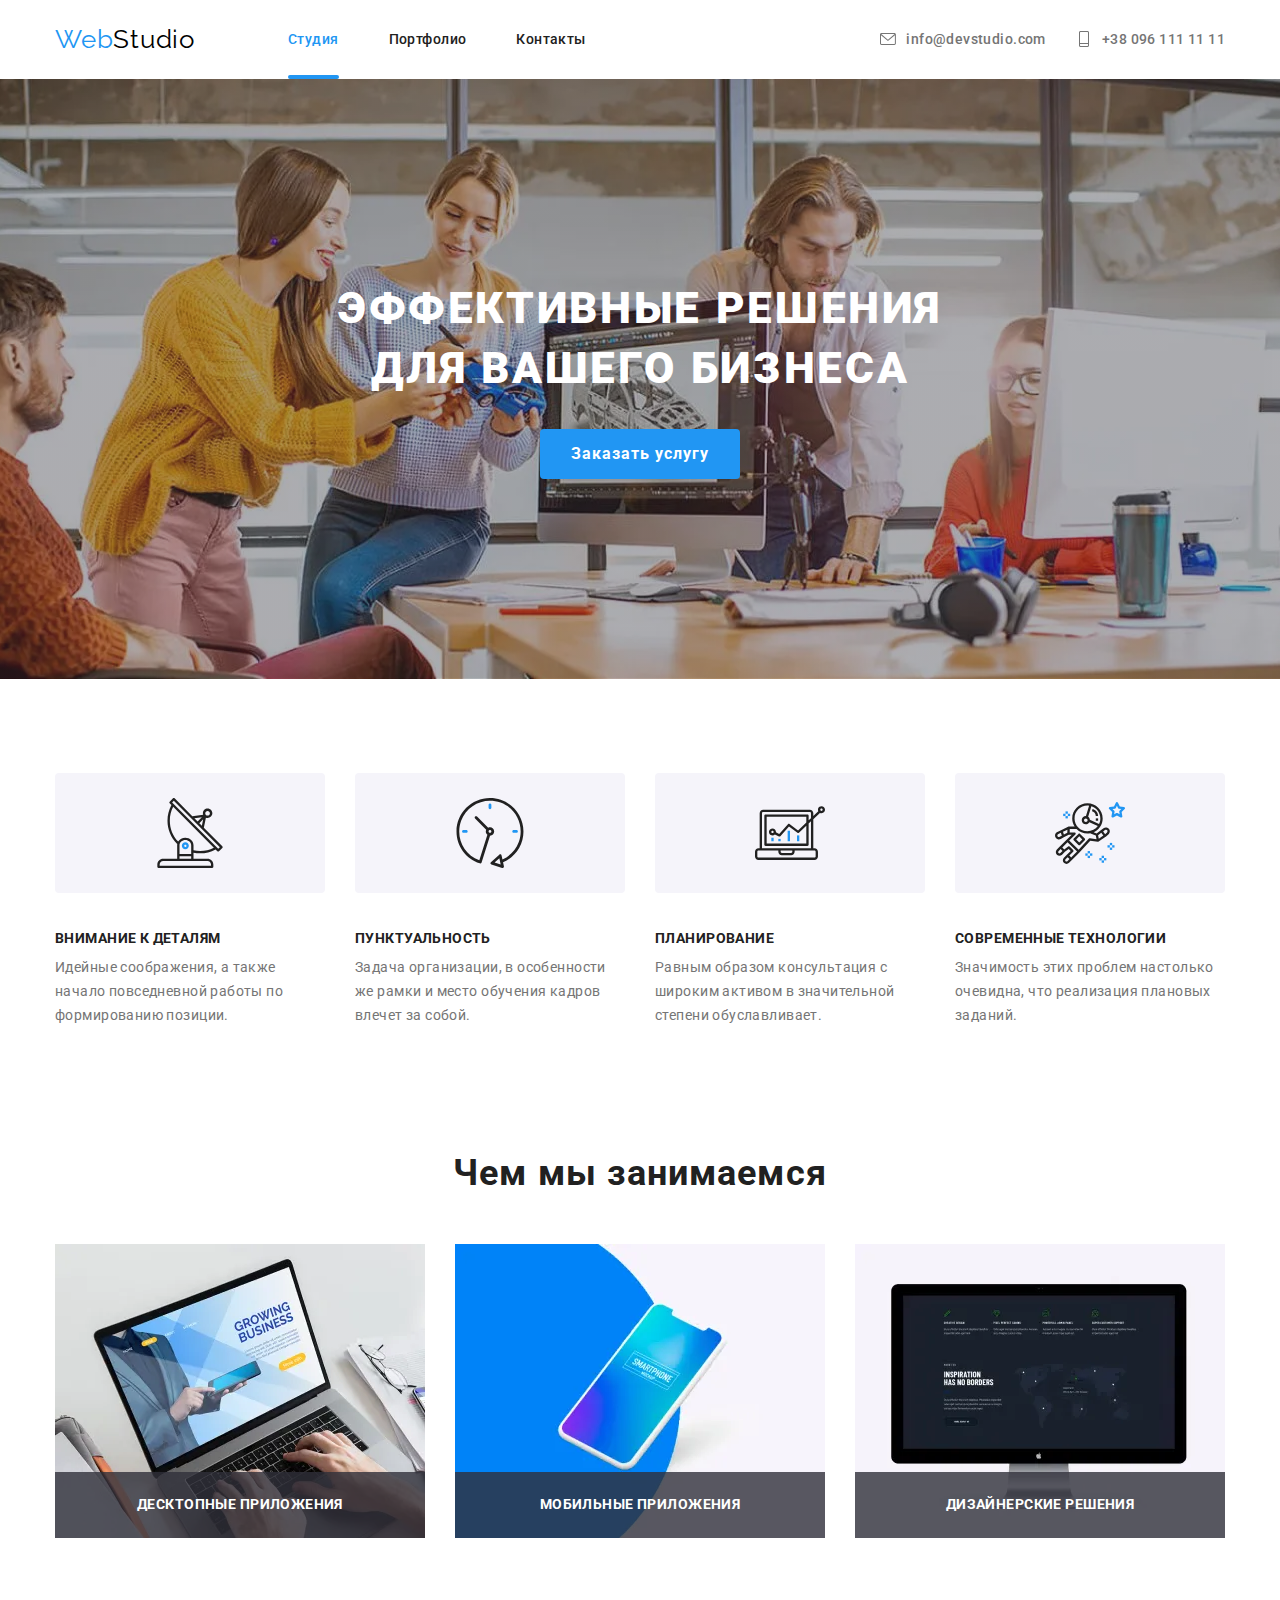
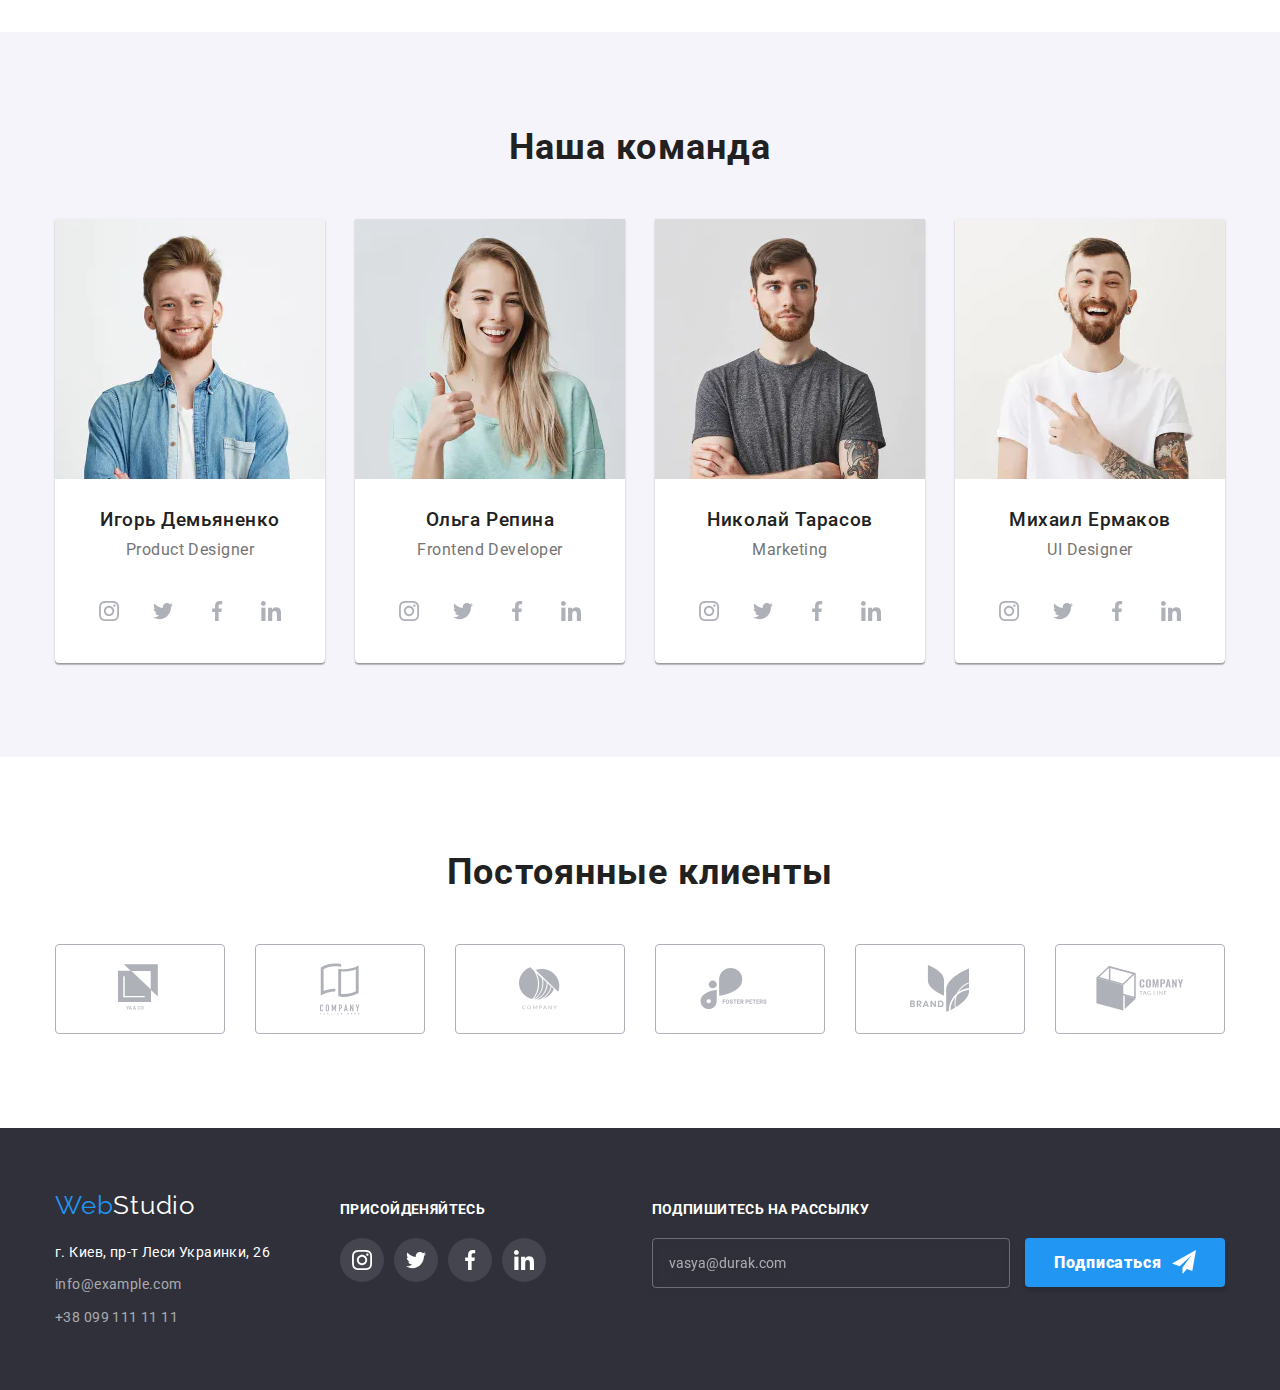
==== commit 529209fd: "fdsfds" ====
--- a/index.html
+++ b/index.html
@@ -185,22 +185,22 @@
               <picture>
                 <source
                   srcset="
-                    ./images/whatWeDo2.webp    1x,
-                    ./images/whatWeDo2@2x.webp 2x
-                  "
-                  type="image/webp"
-                />
-
-                <source
-                  srcset="
-                    ./images/whatWeDo2.jpg    1x,
-                    ./images/whatWeDo2@2x.jpg 2x
+                    ./images/WhatWeDo2.webp    1x,
+                    ./images/WhatWeDo2@2x.webp 2x
+                  "
+                  type="image/webp"
+                />
+
+                <source
+                  srcset="
+                    ./images/WhatWeDo2.jpg    1x,
+                    ./images/WhatWeDo2@2x.jpg 2x
                   "
                   type="image/jpg"
                 />
 
                 <img
-                  src="./images/whatWeDo2.jpg"
+                  src="./images/WhatWeDo2.jpg"
                   alt="Разработка приложений на экране ноутбука"
                   class="img"
                 />
@@ -213,22 +213,22 @@
               <picture>
                 <source
                   srcset="
-                    ./images/whatWeDo3.webp    1x,
-                    ./images/whatWeDo3@2x.webp 2x
-                  "
-                  type="image/webp"
-                />
-
-                <source
-                  srcset="
-                    ./images/whatWeDo3.jpg    1x,
-                    ./images/whatWeDo3@2x.jpg 2x
+                    ./images/WhatWeDo3.webp    1x,
+                    ./images/WhatWeDo3@2x.webp 2x
+                  "
+                  type="image/webp"
+                />
+
+                <source
+                  srcset="
+                    ./images/WhatWeDo3.jpg    1x,
+                    ./images/WhatWeDo3@2x.jpg 2x
                   "
                   type="image/jpg"
                 />
 
                 <img
-                  src="./images/whatWeDo3.jpg"
+                  src="./images/WhatWeDo3.jpg"
                   alt="Цветовая гамма на планшете"
                   class="img"
                 />
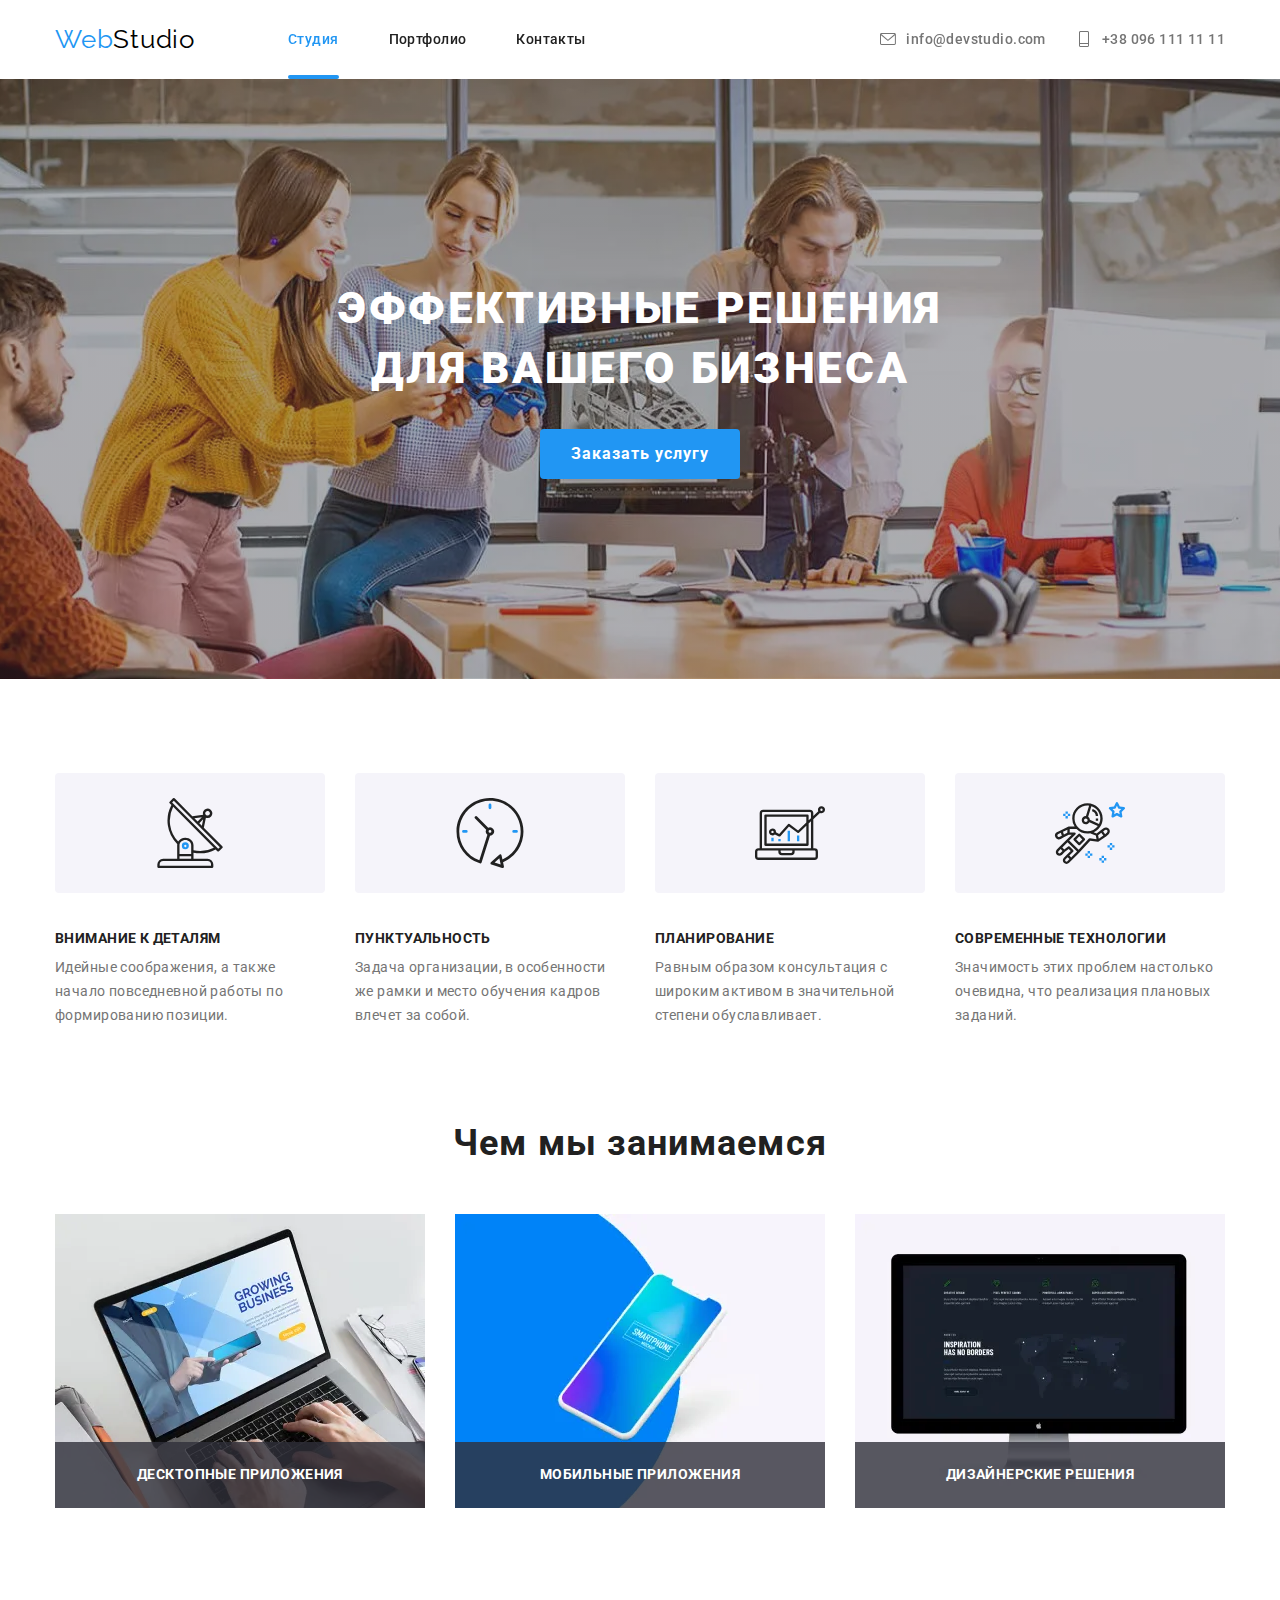
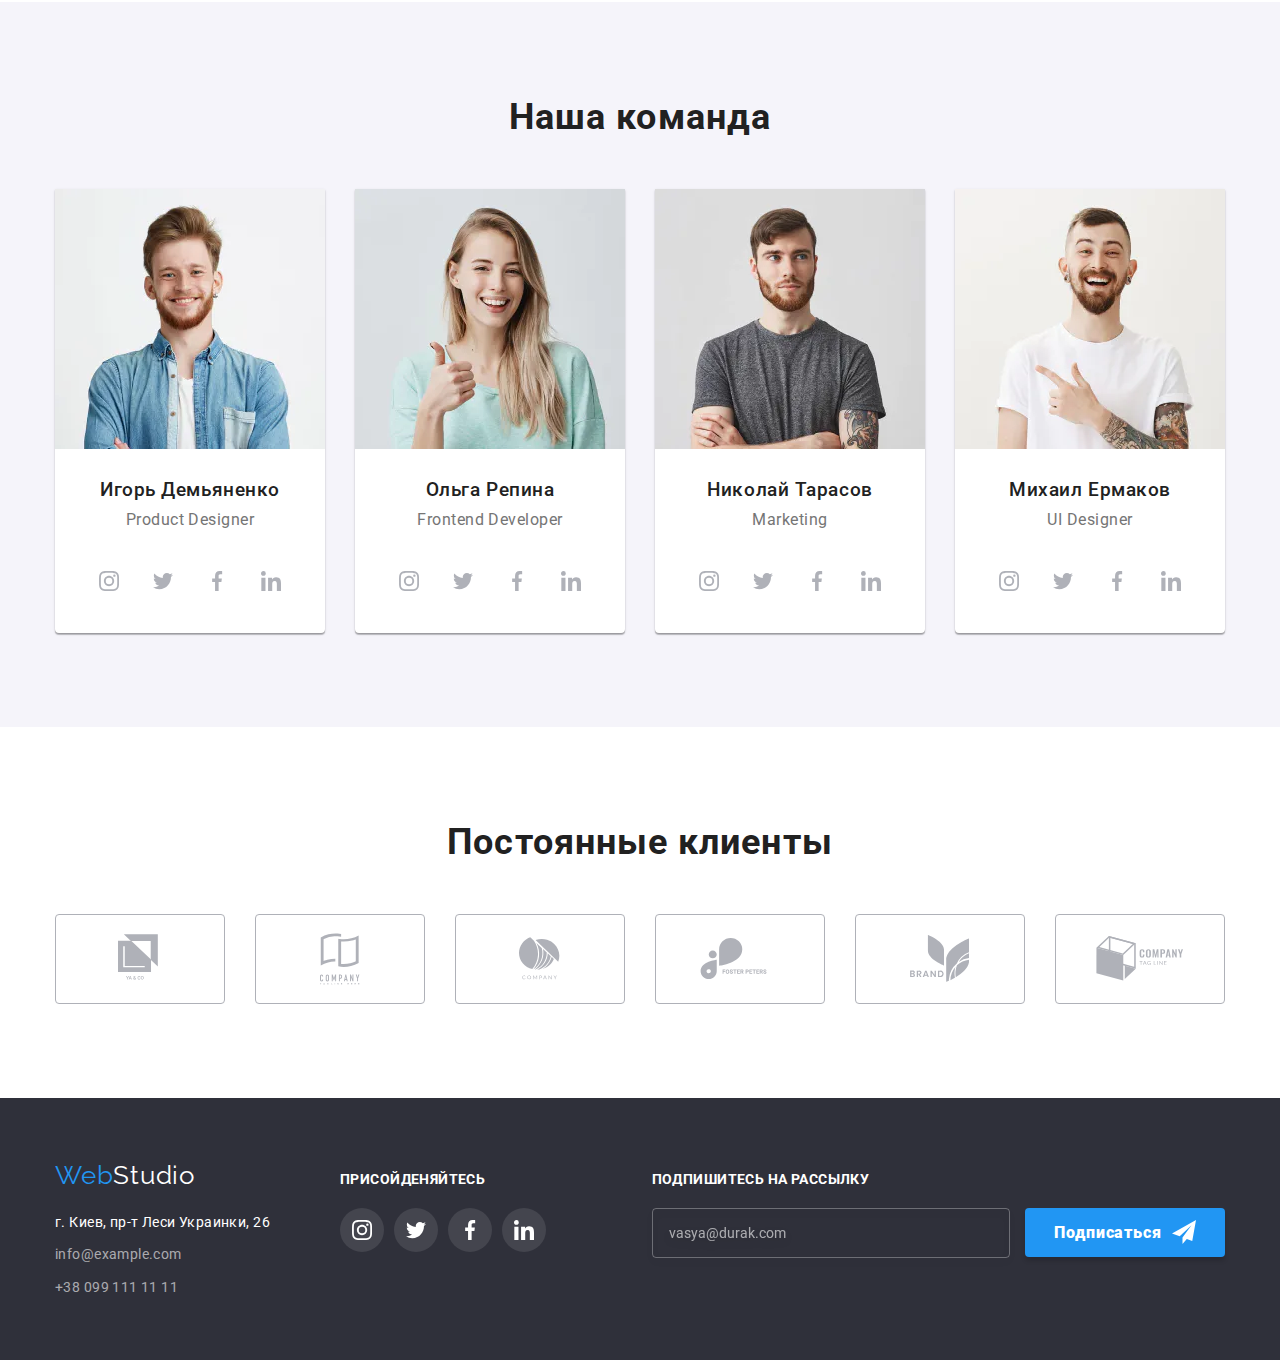
==== commit 1752336f: "THE END!" ====
--- a/index.html
+++ b/index.html
@@ -65,7 +65,7 @@
                     height="16"
                     class="menu-contacts__icon icon-email"
                   >
-                    <use href="./images/icons.svg#envelope"></use>
+                    <use href="./images/sprite.svg#envelope"></use>
                   </svg>
                   info@devstudio.com
                 </a>
@@ -77,7 +77,7 @@
                     height="16"
                     class="menu-contacts__icon icon-phone"
                   >
-                    <use href="./images/icons.svg#phone"></use>
+                    <use href="./images/sprite.svg#phone"></use>
                   </svg>
                   +38 096 111 11 11</a
                 >
@@ -105,7 +105,7 @@
           <ul class="features-section__list list">
             <li class="features-section__item">
               <svg class="features-section__icon" width="270" height="120">
-                <use href="./images/icons.svg#icon-antenna"></use>
+                <use href="./images/sprite.svg#icon-antenna"></use>
               </svg>
               <h3 class="features-section__title">Внимание к деталям</h3>
               <p class="features-section__text">
@@ -115,7 +115,7 @@
             </li>
             <li class="features-section__item">
               <svg class="features-section__icon" width="270" height="120">
-                <use href="./images/icons.svg#icon-clock"></use>
+                <use href="./images/sprite.svg#icon-clock"></use>
               </svg>
               <h3 class="features-section__title">Пунктуальность</h3>
               <p class="features-section__text">
@@ -125,7 +125,7 @@
             </li>
             <li class="features-section__item">
               <svg class="features-section__icon" width="270" height="120">
-                <use href="./images/icons.svg#icon-diagram"></use>
+                <use href="./images/sprite.svg#icon-diagram"></use>
               </svg>
               <h3 class="features-section__title">Планирование</h3>
               <p class="features-section__text">
@@ -135,7 +135,7 @@
             </li>
             <li class="features-section__item">
               <svg class="features-section__icon" width="270" height="120">
-                <use href="./images/icons.svg#icon-astronaut"></use>
+                <use href="./images/sprite.svg#icon-astronaut"></use>
               </svg>
               <h3 class="features-section__title">Современные технологии</h3>
               <p class="features-section__text">
@@ -297,7 +297,7 @@
                   class="team-section__social-icon"
                 >
                   <svg width="20" height="20">
-                    <use href="./images/icons.svg#icon-instagram"></use>
+                    <use href="./images/sprite.svg#icon-instagram"></use>
                   </svg>
                 </a>
                 <a
@@ -307,7 +307,7 @@
                   class="team-section__social-icon"
                 >
                   <svg width="20" height="20">
-                    <use href="./images/icons.svg#icon-twitter"></use>
+                    <use href="./images/sprite.svg#icon-twitter"></use>
                   </svg>
                 </a>
                 <a
@@ -317,7 +317,7 @@
                   class="team-section__social-icon"
                 >
                   <svg width="20" height="20">
-                    <use href="./images/icons.svg#icon-facebook"></use>
+                    <use href="./images/sprite.svg#icon-facebook"></use>
                   </svg>
                 </a>
                 <a
@@ -327,7 +327,7 @@
                   class="team-section__social-icon"
                 >
                   <svg width="20" height="20">
-                    <use href="./images/icons.svg#icon-linkedin"></use>
+                    <use href="./images/sprite.svg#icon-linkedin"></use>
                   </svg>
                 </a>
               </div>
@@ -382,7 +382,7 @@
                   class="team-section__social-icon"
                 >
                   <svg width="20" height="20">
-                    <use href="./images/icons.svg#icon-instagram"></use>
+                    <use href="./images/sprite.svg#icon-instagram"></use>
                   </svg>
                 </a>
                 <a
@@ -392,7 +392,7 @@
                   class="team-section__social-icon"
                 >
                   <svg width="20" height="20">
-                    <use href="./images/icons.svg#icon-twitter"></use>
+                    <use href="./images/sprite.svg#icon-twitter"></use>
                   </svg>
                 </a>
                 <a
@@ -402,7 +402,7 @@
                   class="team-section__social-icon"
                 >
                   <svg width="20" height="20">
-                    <use href="./images/icons.svg#icon-facebook"></use>
+                    <use href="./images/sprite.svg#icon-facebook"></use>
                   </svg>
                 </a>
                 <a
@@ -412,7 +412,7 @@
                   class="team-section__social-icon"
                 >
                   <svg width="20" height="20">
-                    <use href="./images/icons.svg#icon-linkedin"></use>
+                    <use href="./images/sprite.svg#icon-linkedin"></use>
                   </svg>
                 </a>
               </div>
@@ -467,7 +467,7 @@
                   class="team-section__social-icon"
                 >
                   <svg width="20" height="20">
-                    <use href="./images/icons.svg#icon-instagram"></use>
+                    <use href="./images/sprite.svg#icon-instagram"></use>
                   </svg>
                 </a>
                 <a
@@ -477,7 +477,7 @@
                   class="team-section__social-icon"
                 >
                   <svg width="20" height="20">
-                    <use href="./images/icons.svg#icon-twitter"></use>
+                    <use href="./images/sprite.svg#icon-twitter"></use>
                   </svg>
                 </a>
                 <a
@@ -487,7 +487,7 @@
                   class="team-section__social-icon"
                 >
                   <svg width="20" height="20">
-                    <use href="./images/icons.svg#icon-facebook"></use>
+                    <use href="./images/sprite.svg#icon-facebook"></use>
                   </svg>
                 </a>
                 <a
@@ -497,7 +497,7 @@
                   class="team-section__social-icon"
                 >
                   <svg width="20" height="20">
-                    <use href="./images/icons.svg#icon-linkedin"></use>
+                    <use href="./images/sprite.svg#icon-linkedin"></use>
                   </svg>
                 </a>
               </div>
@@ -552,7 +552,7 @@
                   class="team-section__social-icon"
                 >
                   <svg width="20" height="20">
-                    <use href="./images/icons.svg#icon-instagram"></use>
+                    <use href="./images/sprite.svg#icon-instagram"></use>
                   </svg>
                 </a>
                 <a
@@ -562,7 +562,7 @@
                   class="team-section__social-icon"
                 >
                   <svg width="20" height="20">
-                    <use href="./images/icons.svg#icon-twitter"></use>
+                    <use href="./images/sprite.svg#icon-twitter"></use>
                   </svg>
                 </a>
                 <a
@@ -572,7 +572,7 @@
                   class="team-section__social-icon"
                 >
                   <svg width="20" height="20">
-                    <use href="./images/icons.svg#icon-facebook"></use>
+                    <use href="./images/sprite.svg#icon-facebook"></use>
                   </svg>
                 </a>
                 <a
@@ -582,7 +582,7 @@
                   class="team-section__social-icon"
                 >
                   <svg width="20" height="20">
-                    <use href="./images/icons.svg#icon-linkedin"></use>
+                    <use href="./images/sprite.svg#icon-linkedin"></use>
                   </svg>
                 </a>
               </div>
@@ -603,7 +603,7 @@
                 aria-label="Логотип клиента №1"
               >
                 <svg class="clients-section__icon" width="44" height="49">
-                  <use href="./images/icons.svg#icon-logo1"></use>
+                  <use href="./images/sprite.svg#icon-logo1"></use>
                 </svg>
               </a>
             </li>
@@ -614,7 +614,7 @@
                 aria-label="Логотип клиента №2"
               >
                 <svg class="clients-section__icon" width="40" height="52">
-                  <use href="./images/icons.svg#icon-logo2"></use>
+                  <use href="./images/sprite.svg#icon-logo2"></use>
                 </svg>
               </a>
             </li>
@@ -625,7 +625,7 @@
                 aria-label="Логотип клиента №3"
               >
                 <svg class="clients-section__icon" width="41" height="43">
-                  <use href="./images/icons.svg#icon-logo3"></use>
+                  <use href="./images/sprite.svg#icon-logo3"></use>
                 </svg>
               </a>
             </li>
@@ -636,7 +636,7 @@
                 aria-label="Логотип клиента №4"
               >
                 <svg class="clients-section__icon" width="80" height="42">
-                  <use href="./images/icons.svg#icon-logo4"></use>
+                  <use href="./images/sprite.svg#icon-logo4"></use>
                 </svg>
               </a>
             </li>
@@ -647,7 +647,7 @@
                 aria-label="Логотип клиента №5"
               >
                 <svg class="clients-section__icon" width="59" height="47">
-                  <use href="./images/icons.svg#icon-logo5"></use>
+                  <use href="./images/sprite.svg#icon-logo5"></use>
                 </svg>
               </a>
             </li>
@@ -658,7 +658,7 @@
                 aria-label="Логотип клиента №6"
               >
                 <svg class="clients-section__icon" width="88" height="45">
-                  <use href="./images/icons.svg#icon-logo6"></use>
+                  <use href="./images/sprite.svg#icon-logo6"></use>
                 </svg>
               </a>
             </li>
@@ -702,7 +702,7 @@
               class="footer-social__icon"
             >
               <svg width="20" height="20">
-                <use href="./images/icons.svg#icon-instagram"></use>
+                <use href="./images/sprite.svg#icon-instagram"></use>
               </svg>
             </a>
             <a
@@ -712,7 +712,7 @@
               class="footer-social__icon"
             >
               <svg width="20" height="20">
-                <use href="./images/icons.svg#icon-twitter"></use>
+                <use href="./images/sprite.svg#icon-twitter"></use>
               </svg>
             </a>
             <a
@@ -722,7 +722,7 @@
               class="footer-social__icon"
             >
               <svg width="20" height="20">
-                <use href="./images/icons.svg#icon-facebook"></use>
+                <use href="./images/sprite.svg#icon-facebook"></use>
               </svg>
             </a>
             <a
@@ -732,7 +732,7 @@
               class="footer-social__icon"
             >
               <svg width="20" height="20">
-                <use href="./images/icons.svg#icon-linkedin"></use>
+                <use href="./images/sprite.svg#icon-linkedin"></use>
               </svg>
             </a>
           </div>
@@ -762,7 +762,7 @@
       <div class="modal">
         <button class="button-close" data-modal-close>
           <svg class="icon-close" width="18" height="18">
-            <use href="./images/form-icons.svg#icon-close-cross"></use>
+            <use href="./images/sprite.svg#icon-close-cross"></use>
           </svg>
         </button>
 
@@ -773,7 +773,7 @@
             <label for="name">Имя</label>
             <input type="text" name="name" id="name" />
             <svg class="form-icon" width="18" height="18">
-              <use href="./images/form-icons.svg#icon-person"></use>
+              <use href="./images/sprite.svg#icon-person"></use>
             </svg>
           </div>
 
@@ -781,7 +781,7 @@
             <label for="tel">Телефон</label>
             <input type="tel" name="tel" id="tel" />
             <svg class="form-icon" width="18" height="18">
-              <use href="./images/form-icons.svg#icon-phone"></use>
+              <use href="./images/sprite.svg#icon-phone"></use>
               x
             </svg>
           </div>
@@ -790,7 +790,7 @@
             <label for="email">Почта</label>
             <input type="email" name="email" id="email" />
             <svg class="form-icon" width="18" height="18">
-              <use href="./images/form-icons.svg#icon-email"></use>
+              <use href="./images/sprite.svg#icon-email"></use>
             </svg>
           </div>
           <div class="modal-form-textarea">
--- a/css/main.min.css
+++ b/css/main.min.css
@@ -1,2 +1,2 @@
-/*! modern-normalize v0.7.0 | MIT License | https://github.com/sindresorhus/modern-normalize */@import url("https://fonts.googleapis.com/css2?family=Raleway:wght@700&family=Roboto:wght@400;500;700&display=swap");*,::after,::before{-webkit-box-sizing:border-box;box-sizing:border-box}:root{-moz-tab-size:4;-o-tab-size:4;tab-size:4}html{line-height:1.15;-webkit-text-size-adjust:100%}body{margin:0}body{font-family:system-ui,-apple-system,'Segoe UI',Roboto,Helvetica,Arial,sans-serif,'Apple Color Emoji','Segoe UI Emoji'}hr{height:0}abbr[title]{-webkit-text-decoration:underline dotted;text-decoration:underline dotted}b,strong{font-weight:bolder}code,kbd,pre,samp{font-family:ui-monospace,SFMono-Regular,Consolas,'Liberation Mono',Menlo,monospace;font-size:1em}small{font-size:80%}sub,sup{font-size:75%;line-height:0;position:relative;vertical-align:baseline}sub{bottom:-.25em}sup{top:-.5em}button,input,optgroup,select,textarea{font-family:inherit;font-size:100%;line-height:1.15;margin:0}button,select{text-transform:none}[type=button],[type=reset],[type=submit],button{-webkit-appearance:button}[type=button]::-moz-focus-inner,[type=reset]::-moz-focus-inner,[type=submit]::-moz-focus-inner,button::-moz-focus-inner{border-style:none;padding:0}[type=button]:-moz-focusring,[type=reset]:-moz-focusring,[type=submit]:-moz-focusring,button:-moz-focusring{outline:1px dotted ButtonText}legend{padding:0}progress{vertical-align:baseline}[type=number]::-webkit-inner-spin-button,[type=number]::-webkit-outer-spin-button{height:auto}[type=search]{-webkit-appearance:textfield;outline-offset:-2px}[type=search]::-webkit-search-decoration{-webkit-appearance:none}::-webkit-file-upload-button{-webkit-appearance:button;font:inherit}summary{display:list-item}html{-webkit-box-sizing:border-box;box-sizing:border-box}*,*::after,*::before{-webkit-box-sizing:inherit;box-sizing:inherit}body{background-color:#fff;color:#757575;letter-spacing:0.03em;font-family:"Roboto",sans-serif;font-weight:400;font-size:14px;line-height:1.71}.container{margin-left:auto;margin-right:auto;padding-right:15px;padding-left:15px}@media screen and (min-width: 480px){.container{width:480px}}@media screen and (min-width: 768px){.container{width:768px}}@media screen and (min-width: 1200px){.container{width:1200px}}.centred{text-align:center}.visually-hidden{position:absolute;width:1px;height:1px;margin:-1px;padding:0;overflow:hidden;border:0;clip:rect(0 0 0 0)}.list{list-style:none;margin:0;padding:0}.img{display:block;max-width:100%;height:auto;padding:0;margin:0}.section-title{margin-top:0;margin-bottom:0;color:#212121;font-weight:700;font-size:28px;line-height:1.14;text-align:center;letter-spacing:0.03em;margin-bottom:30px}@media screen and (min-width: 1200px){.section-title{font-size:36px;line-height:1.17;margin-bottom:50px}}.features-section,.works-section,.team-section,.clients-section{padding:60px 0}@media screen and (min-width: 1200px){.features-section,.works-section,.team-section,.clients-section{padding:94px 0}}.header__logo,.footer-contacts__logo{text-decoration:none;font-family:"Raleway",sans-serif;font-weight:400;font-size:26px;line-height:1.19;letter-spacing:0.03em}.header{position:relative}.header-container{display:-webkit-box;display:-ms-flexbox;display:flex;-webkit-box-align:center;-ms-flex-align:center;align-items:center}.header__logo{margin-right:88px;padding:24px 0;color:#000}@media screen and (min-width: 1200px){.header__logo{margin-right:93px}}.logo-accent{color:#2196f3}.site-nav{display:-webkit-box;display:-ms-flexbox;display:flex;-webkit-box-align:center;-ms-flex-align:center;align-items:center;-webkit-box-pack:justify;-ms-flex-pack:justify;justify-content:space-between;-webkit-box-flex:1;-ms-flex-positive:1;flex-grow:1}.menu-button{display:-webkit-inline-box;display:-ms-inline-flexbox;display:inline-flex;border:none;margin:0;padding:0;background-color:transparent}@media screen and (min-width: 768px){.menu-button{display:none}}.menu-button .icon-cross{display:none}.menu-button.is-open .icon-cross{display:block}.menu-button.is-open .icon-menu{display:none}.menu-button:hover,.menu-button:focus{fill:#2196f3}.menu{z-index:100}@media screen and (max-width: 767px){.menu{display:none;position:absolute;top:100%;left:0;background-color:#fff;width:100%;text-align:center;padding:60px 0}.menu.is-open{display:block}}@media screen and (min-width: 768px){.menu{display:-webkit-box;display:-ms-flexbox;display:flex;-webkit-box-flex:1;-ms-flex-positive:1;flex-grow:1;-webkit-box-pack:justify;-ms-flex-pack:justify;justify-content:space-between}}.menu-nav{display:-webkit-box;display:-ms-flexbox;display:flex;-webkit-box-align:center;-ms-flex-align:center;align-items:center}@media screen and (max-width: 767px){.menu-nav{margin-bottom:60px;-webkit-box-orient:vertical;-webkit-box-direction:normal;-ms-flex-direction:column;flex-direction:column;-webkit-box-pack:center;-ms-flex-pack:center;justify-content:center}}@media screen and (max-width: 767px){.menu-nav__item:not(:last-child){margin-bottom:40px}}@media screen and (min-width: 768px){.menu-nav__item:not(:last-child){margin-right:50px}}.menu-nav__link{position:relative;padding:8px 0;color:#212121;text-decoration:none;font-weight:500;font-size:18px;line-height:1.16;-webkit-transition:color 250ms cubic-bezier(0.4, 0, 0.2, 1);transition:color 250ms cubic-bezier(0.4, 0, 0.2, 1)}.menu-nav__link:hover,.menu-nav__link:focus{color:#2196f3}@media screen and (min-width: 768px){.menu-nav__link{padding:32px 0;font-size:14px;line-height:1.14}}.menu-nav__link--current{color:#2196f3}.menu-nav__link--current::after{content:'';position:absolute;bottom:0;left:0;width:100%;height:4px;background:#2196f3;border-radius:2px}.menu-contacts{display:-webkit-box;display:-ms-flexbox;display:flex;-webkit-box-orient:vertical;-webkit-box-direction:normal;-ms-flex-direction:column;flex-direction:column}@media screen and (max-width: 767px){.menu-contacts{-webkit-box-align:center;-ms-flex-align:center;align-items:center}}@media screen and (min-width: 1200px){.menu-contacts{-webkit-box-align:center;-ms-flex-align:center;align-items:center;-webkit-box-orient:horizontal;-webkit-box-direction:normal;-ms-flex-direction:row;flex-direction:row}}.menu-contacts__link{display:-webkit-box;display:-ms-flexbox;display:flex;-webkit-box-align:center;-ms-flex-align:center;align-items:center;text-decoration:none;color:#757575;font-weight:500;font-size:18px;line-height:1.16;-webkit-transition:color 250ms cubic-bezier(0.4, 0, 0.2, 1);transition:color 250ms cubic-bezier(0.4, 0, 0.2, 1)}.menu-contacts__link:hover,.menu-contacts__link:focus{color:#2196f3}@media screen and (min-width: 768px){.menu-contacts__link{font-size:12px}}@media screen and (min-width: 1200px){.menu-contacts__link{font-size:14px}}@media screen and (max-width: 767px){.menu-contacts__item:not(:last-child){margin-bottom:16px}}@media screen and (min-width: 768px) and (max-width: 1199px){.menu-contacts__item:not(:last-child){margin-bottom:10px}}@media screen and (min-width: 1200px){.menu-contacts__item:not(:last-child){margin-right:30px}}.menu-contacts__icon{display:inline-block;margin-right:10px;fill:currentColor}.hero{margin:0 auto;background-image:-webkit-gradient(linear, left top, right top, from(rgba(47,48,58,0.4)), to(rgba(47,48,58,0.4))),url("../../images/header-480.webp");background-image:linear-gradient(to right, rgba(47,48,58,0.4), rgba(47,48,58,0.4)),url("../../images/header-480.webp");background-position:center;background-repeat:no-repeat;background-size:cover;text-align:center;padding:118px 0;max-width:1600px}@media screen and (min-device-pixel-ratio: 2), screen and (-webkit-min-device-pixel-ratio: 2), screen and (min-resolution: 192dpi), screen and (min-resolution: 2dppx){.hero{background-image:-webkit-gradient(linear, left top, right top, from(rgba(47,48,58,0.4)), to(rgba(47,48,58,0.4))),url("../../images/header-480.webp");background-image:linear-gradient(to right, rgba(47,48,58,0.4), rgba(47,48,58,0.4)),url("../../images/header-480.webp")}}@media screen and (min-width: 576px) and (max-width: 960px){.hero{background-image:-webkit-gradient(linear, left top, right top, from(rgba(47,48,58,0.4)), to(rgba(47,48,58,0.4))),url("../../images/header-768.webp");background-image:linear-gradient(to right, rgba(47,48,58,0.4), rgba(47,48,58,0.4)),url("../../images/header-768.webp")}}@media screen and (min-width: 961px){.hero{background-image:-webkit-gradient(linear, left top, right top, from(rgba(47,48,58,0.4)), to(rgba(47,48,58,0.4))),url("../../images/header-1600.webp");background-image:linear-gradient(to right, rgba(47,48,58,0.4), rgba(47,48,58,0.4)),url("../../images/header-1600.webp")}}@media screen and (min-width: 1200px){.hero{padding:200px 0}}.hero__title{margin-top:0px;margin-bottom:30px;color:#fff;font-weight:900;font-size:26px;line-height:1.62;text-align:center;letter-spacing:0.06em;text-transform:uppercase}@media screen and (min-width: 1200px){.hero__title{font-size:44px;line-height:1.36}}.hero__button{display:inline-block;border:none;min-width:200px;height:50px;border-radius:4px;color:#fff;background-color:#2196f3;text-decoration:none;cursor:pointer;font-weight:700;font-size:16px;line-height:1.875;letter-spacing:0.06em;text-align:center}.features-section__list{display:-webkit-box;display:-ms-flexbox;display:flex;-ms-flex-wrap:wrap;flex-wrap:wrap}.features-section__item{width:100%}@media screen and (max-width: 767px){.features-section__item:not(:last-child){margin-bottom:30px}}@media screen and (min-width: 768px){.features-section__item{width:calc((100% - 30px) / 2)}.features-section__item:not(:nth-child(2n)){margin-right:30px}.features-section__item:not(:nth-last-child(-n+2)){margin-bottom:30px}}@media screen and (min-width: 1200px){.features-section__item{margin-bottom:0px;width:calc((100% - 90px) / 4)}.features-section__item:not(:nth-child(4n)){margin-right:30px}}.features-section__icon{width:100%;padding:25px 0;margin-bottom:30px;background-color:#f5f4fa;border-radius:4px;overflow:hidden}.features-section__title{margin-top:0;margin-bottom:10px;color:#212121;font-weight:700;font-size:14px;line-height:1.14;letter-spacing:0.03em;text-transform:uppercase}.features-section__text{margin-top:0px;margin-bottom:0px}.works-section{padding-top:0px}@media screen and (max-width: 1199px){.works-section{display:none}}.works-section__list{display:-webkit-box;display:-ms-flexbox;display:flex;-ms-flex-wrap:wrap;flex-wrap:wrap}.works-section__item:not(:nth-child(3n)){margin-right:30px}.works-section__item{position:relative}.works-section__type{position:absolute;width:370px;bottom:0;left:0;margin:0;padding:25px 0;font-weight:bold;font-size:14px;line-height:1.14;text-align:center;letter-spacing:0.03em;text-transform:uppercase;background-color:rgba(47,48,58,0.8);color:#ffffff}.team-section{background-color:#f5f4fa}.team-section__list{display:-webkit-box;display:-ms-flexbox;display:flex;-ms-flex-wrap:wrap;flex-wrap:wrap;font-size:16px;line-height:1.18}.team-section__item{width:100%;background-color:#fff;-webkit-box-shadow:0px 1px 3px rgba(0,0,0,0.12),0px 1px 1px rgba(0,0,0,0.14),0px 2px 1px rgba(0,0,0,0.2);box-shadow:0px 1px 3px rgba(0,0,0,0.12),0px 1px 1px rgba(0,0,0,0.14),0px 2px 1px rgba(0,0,0,0.2);border-radius:0px 0px 4px 4px}@media screen and (max-width: 767px){.team-section__item:not(:last-child){margin-bottom:30px}}@media screen and (min-width: 768px) and (max-width: 1199px){.team-section__item{width:calc((100% - 30px) / 2)}.team-section__item:not(:nth-child(2n)){margin-right:30px}.team-section__item:not(:nth-last-child(-n+2)){margin-bottom:30px}}@media screen and (min-width: 1200px){.team-section__item{margin-bottom:0px;width:calc((100% - 90px) / 4)}.team-section__item:not(:nth-child(4n)){margin-right:30px}}.team-section__image{display:block;width:100%;margin-top:0px;margin-bottom:30px}.team-section__name{margin-top:0;margin-bottom:10px;color:#212121;font-weight:500;text-align:center;letter-spacing:0.03em}.team-section__position{margin-top:0px;margin-bottom:30px;font-weight:400;text-align:center;letter-spacing:0.03em}.team-section__social-list{display:-webkit-box;display:-ms-flexbox;display:flex;-webkit-box-pack:center;-ms-flex-pack:center;justify-content:center;-webkit-box-align:center;-ms-flex-align:center;align-items:center;margin-bottom:30px}.team-section__social-icon{display:-webkit-inline-box;display:-ms-inline-flexbox;display:inline-flex;-webkit-box-pack:center;-ms-flex-pack:center;justify-content:center;-webkit-box-align:center;-ms-flex-align:center;align-items:center;width:44px;height:44px;border-radius:50%;fill:#afb1b8;-webkit-transition:color 750ms cubic-bezier(0.4, 0, 0.2, 1),background-color 750ms cubic-bezier(0.4, 0, 0.2, 1);transition:color 750ms cubic-bezier(0.4, 0, 0.2, 1),background-color 750ms cubic-bezier(0.4, 0, 0.2, 1)}.team-section__social-icon:not(:last-child){margin-right:10px}.team-section__social-icon:hover{background-color:#2196f3;fill:#fff}.clients-section__list{display:-webkit-box;display:-ms-flexbox;display:flex;-ms-flex-wrap:wrap;flex-wrap:wrap;margin:-15px}.clients-section__item{margin:15px}@media screen and (max-width: 767px){.clients-section__item{width:calc((100% - 60px) / 2)}}@media screen and (min-width: 768px) and (max-width: 1199px){.clients-section__item{width:calc((100% - 90px) / 3)}}@media screen and (min-width: 1200px){.clients-section__item{width:calc((100% - 180px) / 6)}}.clients-section__link{display:-webkit-box;display:-ms-flexbox;display:flex;height:90px;border:1px solid #afb1b8;border-radius:4px;-webkit-box-pack:center;-ms-flex-pack:center;justify-content:center;-webkit-box-align:center;-ms-flex-align:center;align-items:center;fill:#afb1b8;-webkit-transition:fill 250ms cubic-bezier(0.4, 0, 0.2, 1),border-color 250ms cubic-bezier(0.4, 0, 0.2, 1);transition:fill 250ms cubic-bezier(0.4, 0, 0.2, 1),border-color 250ms cubic-bezier(0.4, 0, 0.2, 1)}.clients-section__link:hover{border:1px solid #2196f3;fill:#2196f3}.footer{padding:60px 0;background-color:#2f303a}.footer__container{display:-webkit-box;display:-ms-flexbox;display:flex}@media screen and (max-width: 767px){.footer__container{-webkit-box-orient:vertical;-webkit-box-direction:normal;-ms-flex-direction:column;flex-direction:column;-webkit-box-align:center;-ms-flex-align:center;align-items:center}}@media screen and (min-width: 768px){.footer__container{-ms-flex-wrap:wrap;flex-wrap:wrap;-ms-flex-pack:distribute;justify-content:space-around}}@media screen and (min-width: 1200px){.footer__container{-webkit-box-align:baseline;-ms-flex-align:baseline;align-items:baseline}}.footer__title{margin-bottom:20px;color:#fff;font-weight:700;font-size:14px;line-height:1.14;letter-spacing:0.03em;text-transform:uppercase}@media screen and (max-width: 1199px){.footer-contacts{margin-bottom:60px;text-align:center}}@media screen and (min-width: 1200px){.footer-contacts{margin-right:70px}}.footer-contacts__logo{display:block;color:#fff;margin-bottom:20px}.footer-contacts__list{display:-webkit-box;display:-ms-flexbox;display:flex;-webkit-box-orient:vertical;-webkit-box-direction:normal;-ms-flex-direction:column;flex-direction:column;font-style:normal}.footer-contacts__link{text-decoration:none;color:#757575;font-weight:500;font-size:14px;line-height:1.14px}.footer-contacts__link{display:block}.footer-contacts__link{color:rgba(255,255,255,0.6);font-weight:400;line-height:1.71}.footer-contacts__link:not(:last-child){margin-bottom:9px}.footer-contacts__link--address{text-decoration:none;color:#fff}@media screen and (max-width: 1199px){.footer-social{margin-bottom:60px;text-align:center}}@media screen and (min-width: 1200px){.footer-social{margin-right:70px}}.footer-social__list{display:-webkit-box;display:-ms-flexbox;display:flex;-webkit-box-pack:center;-ms-flex-pack:center;justify-content:center;-webkit-box-align:center;-ms-flex-align:center;align-items:center}.footer-social__icon{display:-webkit-inline-box;display:-ms-inline-flexbox;display:inline-flex;-webkit-box-pack:center;-ms-flex-pack:center;justify-content:center;-webkit-box-align:center;-ms-flex-align:center;align-items:center;width:44px;height:44px;border-radius:50%;background-color:rgba(255,255,255,0.1);fill:#fff;-webkit-transition:750ms cubic-bezier(0.4, 0, 0.2, 1);transition:750ms cubic-bezier(0.4, 0, 0.2, 1)}.footer-social__icon:not(:last-child){margin-right:10px}.footer-social__icon:hover{background-color:#2196f3}@media screen and (max-width: 1199px){.footer-subscribe{text-align:center;width:100%}}@media screen and (min-width: 1200px){.footer-subscribe{margin-left:auto;margin-right:0}}.subscribe-form__email{color:#fff;font-weight:normal;padding:15px 16px;margin-right:12px;margin-bottom:20px;height:50px;border:1px solid rgba(255,255,255,0.3);-webkit-box-sizing:border-box;box-sizing:border-box;-webkit-filter:drop-shadow(0px 4px 4px rgba(0,0,0,0.15));filter:drop-shadow(0px 4px 4px rgba(0,0,0,0.15));border-radius:4px;background-color:transparent}@media screen and (max-width: 479px){.subscribe-form__email{width:100%}}@media screen and (min-width: 480px){.subscribe-form__email{width:450px;display:block;margin-right:auto;margin-left:auto}}@media screen and (min-width: 1200px){.subscribe-form__email{display:inline-block;margin-right:12px;margin-bottom:0px;width:358px}}.subscribe-form__email::-webkit-input-placeholder{color:rgba(255,255,255,0.6)}.subscribe-form__email:-ms-input-placeholder{color:rgba(255,255,255,0.6)}.subscribe-form__email::-ms-input-placeholder{color:rgba(255,255,255,0.6)}.subscribe-form__email::placeholder{color:rgba(255,255,255,0.6)}.subscribe-form__submit{display:-webkit-inline-box;display:-ms-inline-flexbox;display:inline-flex;-webkit-box-pack:center;-ms-flex-pack:center;justify-content:center;-webkit-box-align:center;-ms-flex-align:center;align-items:center;min-width:200px;padding:10px 0;color:#fff;background-color:#2196f3;border:0px transparent solid;-webkit-box-shadow:0px 4px 4px rgba(0,0,0,0.15);box-shadow:0px 4px 4px rgba(0,0,0,0.15);border-radius:4px;font-style:normal;font-weight:900;font-size:16px;line-height:1.87;letter-spacing:0.06em}.subscribe-form__submit::after{content:'';margin-left:10px;width:24px;height:24px;background-image:url(../images/icon-send.svg);background-repeat:no-repeat;background-size:contain}.backdrop{position:absolute;width:100%;height:100%;top:0;left:0;background-color:rgba(0,0,0,0.2);-webkit-transform:scale(1);transform:scale(1);-webkit-transition:250ms cubic-bezier(0.4, 0, 0.2, 1);transition:250ms cubic-bezier(0.4, 0, 0.2, 1);opacity:1}.backdrop.is-hidden{opacity:0;pointer-events:none;-webkit-transform:scale(1.5);transform:scale(1.5)}.backdrop.is-hidden .modal{-webkit-transform:translate(-50%, -50%);transform:translate(-50%, -50%);opacity:0}.modal{position:absolute;top:50%;left:50%;-webkit-transform:translate(-50%, -50%) scale(1);transform:translate(-50%, -50%) scale(1);padding:40px;-webkit-box-shadow:0px 1px 3px rgba(0,0,0,0.12),0px 1px 1px rgba(0,0,0,0.14),0px 2px 1px rgba(0,0,0,0.2);box-shadow:0px 1px 3px rgba(0,0,0,0.12),0px 1px 1px rgba(0,0,0,0.14),0px 2px 1px rgba(0,0,0,0.2);border-radius:4px;background-color:#fff;opacity:1;-webkit-transition:250ms cubic-bezier(0.4, 0, 0.2, 1);transition:250ms cubic-bezier(0.4, 0, 0.2, 1)}@media screen and (max-width: 479px){.modal{top:0;left:0;-webkit-transform:translate(0, 0);transform:translate(0, 0);max-width:450px}}@media screen and (min-width: 480px){.modal{min-width:450px}}@media screen and (min-width: 1200px){.modal{min-width:528px;min-height:581px}}.modal-form{display:-webkit-box;display:-ms-flexbox;display:flex;width:100%;-webkit-box-orient:vertical;-webkit-box-direction:normal;-ms-flex-direction:column;flex-direction:column;-webkit-box-align:center;-ms-flex-align:center;align-items:center}.modal-title{text-align:center;font-weight:bold;font-size:20px;margin-bottom:12px;line-height:1.16;letter-spacing:0.03em;color:#212121}@media screen and (min-width: 1200px){.modal-title{line-height:1.71}}.modal-form-field{position:relative;width:100%;margin-bottom:10px}.modal-form-field>label,.modal-form-textarea>label,.modal-form-textarea>textarea::-webkit-input-placeholder{font-size:12px;line-height:1.17;letter-spacing:0.01em}.modal-form-field>label,.modal-form-textarea>label,.modal-form-textarea>textarea:-ms-input-placeholder{font-size:12px;line-height:1.17;letter-spacing:0.01em}.modal-form-field>label,.modal-form-textarea>label,.modal-form-textarea>textarea::-ms-input-placeholder{font-size:12px;line-height:1.17;letter-spacing:0.01em}.modal-form-field>label,.modal-form-textarea>label,.modal-form-textarea>textarea::placeholder{font-size:12px;line-height:1.17;letter-spacing:0.01em}.modal-form-textarea>textarea::-webkit-input-placeholder{color:rgba(117,117,117,0.5)}.modal-form-textarea>textarea:-ms-input-placeholder{color:rgba(117,117,117,0.5)}.modal-form-textarea>textarea::-ms-input-placeholder{color:rgba(117,117,117,0.5)}.modal-form-textarea>textarea::placeholder{color:rgba(117,117,117,0.5)}.modal-form-field>input{width:100%;height:40px;padding:12px 42px;border:1px solid rgba(33,33,33,0.2);border-radius:4px;-webkit-transition:250ms cubic-bezier(0.4, 0, 0.2, 1);transition:250ms cubic-bezier(0.4, 0, 0.2, 1)}.modal-form-field>input:focus{outline:1px solid transparent;border:1px solid #2196f3}.modal-form-field>input:focus+.form-icon{fill:#2196f3}.form-icon{position:absolute;top:34px;left:15px;-webkit-transition:fill 250ms cubic-bezier(0.4, 0, 0.2, 1);transition:fill 250ms cubic-bezier(0.4, 0, 0.2, 1);fill:#000}.modal-form-textarea{width:100%;margin-bottom:20px}.modal-form-textarea textarea{padding:12px 16px}.form-comment{width:100%;height:120px;border:1px solid rgba(33,33,33,0.2);border-radius:4px;resize:none}.modal-form-checkbox{width:100%;margin-bottom:30px}.modal-form-checkbox>input{width:15px;height:15px;margin-right:8px}.modal-form-checkbox>label{font-size:14px;line-height:1.16px;letter-spacing:0.03em}@media screen and (min-width: 1200px){.modal-form-checkbox>label{line-height:1.71px}}.modal-submit{display:-webkit-box;display:-ms-flexbox;display:flex;-webkit-box-align:center;-ms-flex-align:center;align-items:center;-webkit-box-pack:center;-ms-flex-pack:center;justify-content:center;min-width:200px;padding:10px 0;color:#fff;background-color:#2196f3;border:0px transparent solid;-webkit-box-shadow:0px 4px 4px rgba(0,0,0,0.15);box-shadow:0px 4px 4px rgba(0,0,0,0.15);border-radius:4px;font-weight:900;font-size:16px;line-height:1.87;letter-spacing:0.06em}.confirm{position:relative;-webkit-box-align:center;-ms-flex-align:center;align-items:center}.confirm>a{color:#2196f3}.checkbox-icon{display:inline-block;width:15px;height:15px;margin-right:8px;border:2px solid #212121;background-origin:border-box;border-radius:4px;-webkit-box-shadow:0px 2px 1px rgba(0,0,0,0.2),0px 1px 1px rgba(0,0,0,0.14),0px 1px 3px rgba(0,0,0,0.12);box-shadow:0px 2px 1px rgba(0,0,0,0.2),0px 1px 1px rgba(0,0,0,0.14),0px 1px 3px rgba(0,0,0,0.12)}.checkbox:checked+.checkbox-icon{border-color:transparent;background-color:#2196f3;background-image:url(../images/full-check.svg)}.button-close{position:absolute;width:30px;height:30px;right:8px;top:8px;border:1px solid rgba(0,0,0,0.2);border-radius:50% 50%;cursor:pointer;background-color:#fff}.button-close:hover{border:1px solid #2196f3}.button-close:hover .icon-close{fill:#2196f3}.icon-close{position:absolute;top:50%;left:50%;-webkit-transform:translate(-50%, -50%);transform:translate(-50%, -50%);fill:#000}
+/*! modern-normalize v0.7.0 | MIT License | https://github.com/sindresorhus/modern-normalize */@import url("https://fonts.googleapis.com/css2?family=Raleway:wght@700&family=Roboto:wght@400;500;700&display=swap");*,::after,::before{-webkit-box-sizing:border-box;box-sizing:border-box}:root{-moz-tab-size:4;-o-tab-size:4;tab-size:4}html{line-height:1.15;-webkit-text-size-adjust:100%}body{margin:0}body{font-family:system-ui,-apple-system,'Segoe UI',Roboto,Helvetica,Arial,sans-serif,'Apple Color Emoji','Segoe UI Emoji'}hr{height:0}abbr[title]{-webkit-text-decoration:underline dotted;text-decoration:underline dotted}b,strong{font-weight:bolder}code,kbd,pre,samp{font-family:ui-monospace,SFMono-Regular,Consolas,'Liberation Mono',Menlo,monospace;font-size:1em}small{font-size:80%}sub,sup{font-size:75%;line-height:0;position:relative;vertical-align:baseline}sub{bottom:-.25em}sup{top:-.5em}button,input,optgroup,select,textarea{font-family:inherit;font-size:100%;line-height:1.15;margin:0}button,select{text-transform:none}[type=button],[type=reset],[type=submit],button{-webkit-appearance:button}[type=button]::-moz-focus-inner,[type=reset]::-moz-focus-inner,[type=submit]::-moz-focus-inner,button::-moz-focus-inner{border-style:none;padding:0}[type=button]:-moz-focusring,[type=reset]:-moz-focusring,[type=submit]:-moz-focusring,button:-moz-focusring{outline:1px dotted ButtonText}legend{padding:0}progress{vertical-align:baseline}[type=number]::-webkit-inner-spin-button,[type=number]::-webkit-outer-spin-button{height:auto}[type=search]{-webkit-appearance:textfield;outline-offset:-2px}[type=search]::-webkit-search-decoration{-webkit-appearance:none}::-webkit-file-upload-button{-webkit-appearance:button;font:inherit}summary{display:list-item}html{-webkit-box-sizing:border-box;box-sizing:border-box}*,*::after,*::before{-webkit-box-sizing:inherit;box-sizing:inherit}body{background-color:#fff;color:#757575;letter-spacing:0.03em;font-family:"Roboto",sans-serif;font-weight:400;font-size:14px;line-height:1.71}body.modal-open{overflow:hidden}.container{margin-left:auto;margin-right:auto;padding-right:15px;padding-left:15px}@media screen and (min-width: 480px){.container{width:480px}}@media screen and (min-width: 768px){.container{width:768px}}@media screen and (min-width: 1200px){.container{width:1200px}}.centred{text-align:center}.visually-hidden{position:absolute;width:1px;height:1px;margin:-1px;padding:0;overflow:hidden;border:0;clip:rect(0 0 0 0)}.list{list-style:none;margin:0;padding:0}.img{display:block;max-width:100%;height:auto;padding:0;margin:0}.section-title{margin-top:0;margin-bottom:0;color:#212121;font-weight:700;font-size:28px;line-height:1.14;text-align:center;letter-spacing:0.03em;margin-bottom:30px}@media screen and (min-width: 1200px){.section-title{font-size:36px;line-height:1.17;margin-bottom:50px}}.features-section,.works-section,.team-section,.clients-section{padding:60px 0}@media screen and (min-width: 1200px){.features-section,.works-section,.team-section,.clients-section{padding:94px 0}}.header__logo,.footer-contacts__logo{text-decoration:none;font-family:"Raleway",sans-serif;font-weight:400;font-size:26px;line-height:1.19;letter-spacing:0.03em}.header{position:relative}.header-container{display:-webkit-box;display:-ms-flexbox;display:flex;-webkit-box-align:center;-ms-flex-align:center;align-items:center}.header__logo{margin-right:88px;padding:24px 0;color:#000}@media screen and (min-width: 1200px){.header__logo{margin-right:93px}}.logo-accent{color:#2196f3}.site-nav{display:-webkit-box;display:-ms-flexbox;display:flex;-webkit-box-align:center;-ms-flex-align:center;align-items:center;-webkit-box-pack:justify;-ms-flex-pack:justify;justify-content:space-between;-webkit-box-flex:1;-ms-flex-positive:1;flex-grow:1}.menu-button{display:-webkit-inline-box;display:-ms-inline-flexbox;display:inline-flex;border:none;margin:0;padding:0;background-color:transparent}@media screen and (min-width: 768px){.menu-button{display:none}}.menu-button .icon-cross{display:none}.menu-button.is-open .icon-cross{display:block}.menu-button.is-open .icon-menu{display:none}.menu-button:hover,.menu-button:focus{fill:#2196f3}.menu{z-index:100}@media screen and (max-width: 767px){.menu{display:none;position:absolute;top:100%;left:0;background-color:#fff;width:100%;text-align:center;padding:60px 0}.menu.is-open{display:block}}@media screen and (min-width: 768px){.menu{display:-webkit-box;display:-ms-flexbox;display:flex;-webkit-box-flex:1;-ms-flex-positive:1;flex-grow:1;-webkit-box-pack:justify;-ms-flex-pack:justify;justify-content:space-between}}.menu-nav{display:-webkit-box;display:-ms-flexbox;display:flex;-webkit-box-align:center;-ms-flex-align:center;align-items:center}@media screen and (max-width: 767px){.menu-nav{margin-bottom:60px;-webkit-box-orient:vertical;-webkit-box-direction:normal;-ms-flex-direction:column;flex-direction:column;-webkit-box-pack:center;-ms-flex-pack:center;justify-content:center}}@media screen and (max-width: 767px){.menu-nav__item:not(:last-child){margin-bottom:40px}}@media screen and (min-width: 768px){.menu-nav__item:not(:last-child){margin-right:50px}}.menu-nav__link{position:relative;padding:8px 0;color:#212121;text-decoration:none;font-weight:500;font-size:18px;line-height:1.16;-webkit-transition:color 250ms cubic-bezier(0.4, 0, 0.2, 1);transition:color 250ms cubic-bezier(0.4, 0, 0.2, 1)}.menu-nav__link:hover,.menu-nav__link:focus{color:#2196f3}@media screen and (min-width: 768px){.menu-nav__link{padding:32px 0;font-size:14px;line-height:1.14}}.menu-nav__link--current{color:#2196f3}.menu-nav__link--current::after{content:'';position:absolute;bottom:0;left:0;width:100%;height:4px;background:#2196f3;border-radius:2px}.menu-contacts{display:-webkit-box;display:-ms-flexbox;display:flex;-webkit-box-orient:vertical;-webkit-box-direction:normal;-ms-flex-direction:column;flex-direction:column}@media screen and (max-width: 767px){.menu-contacts{-webkit-box-align:center;-ms-flex-align:center;align-items:center}}@media screen and (min-width: 1200px){.menu-contacts{-webkit-box-align:center;-ms-flex-align:center;align-items:center;-webkit-box-orient:horizontal;-webkit-box-direction:normal;-ms-flex-direction:row;flex-direction:row}}.menu-contacts__link{display:-webkit-box;display:-ms-flexbox;display:flex;-webkit-box-align:center;-ms-flex-align:center;align-items:center;text-decoration:none;color:#757575;font-weight:500;font-size:18px;line-height:1.16;-webkit-transition:color 250ms cubic-bezier(0.4, 0, 0.2, 1);transition:color 250ms cubic-bezier(0.4, 0, 0.2, 1)}.menu-contacts__link:hover,.menu-contacts__link:focus{color:#2196f3}@media screen and (min-width: 768px){.menu-contacts__link{font-size:12px}}@media screen and (min-width: 1200px){.menu-contacts__link{font-size:14px}}@media screen and (max-width: 767px){.menu-contacts__item:not(:last-child){margin-bottom:16px}}@media screen and (min-width: 768px) and (max-width: 1199px){.menu-contacts__item:not(:last-child){margin-bottom:10px}}@media screen and (min-width: 1200px){.menu-contacts__item:not(:last-child){margin-right:30px}}.menu-contacts__icon{display:inline-block;margin-right:10px;fill:currentColor}.hero{margin:0 auto;background-image:-webkit-gradient(linear, left top, right top, from(rgba(47,48,58,0.4)), to(rgba(47,48,58,0.4))),url("../images/header-480.webp");background-image:linear-gradient(to right, rgba(47,48,58,0.4), rgba(47,48,58,0.4)),url("../images/header-480.webp");background-position:center;background-repeat:no-repeat;background-size:cover;text-align:center;padding:118px 0;max-width:1600px}@media screen and (min-device-pixel-ratio: 2), screen and (-webkit-min-device-pixel-ratio: 2), screen and (min-resolution: 192dpi), screen and (min-resolution: 2dppx){.hero{background-image:-webkit-gradient(linear, left top, right top, from(rgba(47,48,58,0.4)), to(rgba(47,48,58,0.4))),url("../images/header-480.webp");background-image:linear-gradient(to right, rgba(47,48,58,0.4), rgba(47,48,58,0.4)),url("../images/header-480.webp")}}@media screen and (min-width: 576px) and (max-width: 960px){.hero{background-image:-webkit-gradient(linear, left top, right top, from(rgba(47,48,58,0.4)), to(rgba(47,48,58,0.4))),url("../images/header-768.webp");background-image:linear-gradient(to right, rgba(47,48,58,0.4), rgba(47,48,58,0.4)),url("../images/header-768.webp")}}@media screen and (min-width: 961px){.hero{background-image:-webkit-gradient(linear, left top, right top, from(rgba(47,48,58,0.4)), to(rgba(47,48,58,0.4))),url("../images/header-1600.webp");background-image:linear-gradient(to right, rgba(47,48,58,0.4), rgba(47,48,58,0.4)),url("../images/header-1600.webp")}}@media screen and (min-width: 1200px){.hero{padding:200px 0}}.hero__title{margin-top:0px;margin-bottom:30px;color:#fff;font-weight:900;font-size:26px;line-height:1.62;text-align:center;letter-spacing:0.06em;text-transform:uppercase}@media screen and (min-width: 1200px){.hero__title{font-size:44px;line-height:1.36}}.hero__button{display:inline-block;border:none;min-width:200px;height:50px;border-radius:4px;color:#fff;background-color:#2196f3;text-decoration:none;cursor:pointer;font-weight:700;font-size:16px;line-height:1.875;letter-spacing:0.06em;text-align:center}.features-section__list{display:-webkit-box;display:-ms-flexbox;display:flex;-ms-flex-wrap:wrap;flex-wrap:wrap;margin:-15px}.features-section__item{width:100%;margin:15px}@media screen and (min-width: 768px){.features-section__item{width:calc((100% - 60px) / 2)}}@media screen and (min-width: 1200px){.features-section__item{width:calc((100% - 120px) / 4)}}.features-section__icon{width:100%;padding:25px 0;margin-bottom:30px;background-color:#f5f4fa;border-radius:4px;overflow:hidden}.features-section__title{margin-top:0;margin-bottom:10px;color:#212121;font-weight:700;font-size:14px;line-height:1.14;letter-spacing:0.03em;text-transform:uppercase}.features-section__text{margin-top:0px;margin-bottom:0px}.works-section{padding-top:0px}@media screen and (max-width: 1199px){.works-section{display:none}}.works-section__list{display:-webkit-box;display:-ms-flexbox;display:flex;-ms-flex-wrap:wrap;flex-wrap:wrap;margin:-15px}.works-section__item{margin:15px;position:relative}.works-section__type{position:absolute;width:370px;bottom:0;left:0;margin:0;padding:25px 0;font-weight:bold;font-size:14px;line-height:1.14;text-align:center;letter-spacing:0.03em;text-transform:uppercase;background-color:rgba(47,48,58,0.8);color:#ffffff}.team-section{background-color:#f5f4fa}.team-section__list{display:-webkit-box;display:-ms-flexbox;display:flex;-ms-flex-wrap:wrap;flex-wrap:wrap;font-size:16px;line-height:1.18;margin:-15px}.team-section__item{width:100%;margin:15px;background-color:#fff;-webkit-box-shadow:0px 1px 3px rgba(0,0,0,0.12),0px 1px 1px rgba(0,0,0,0.14),0px 2px 1px rgba(0,0,0,0.2);box-shadow:0px 1px 3px rgba(0,0,0,0.12),0px 1px 1px rgba(0,0,0,0.14),0px 2px 1px rgba(0,0,0,0.2);border-radius:0px 0px 4px 4px}@media screen and (min-width: 768px) and (max-width: 1199px){.team-section__item{width:calc((100% - 60px) / 2)}}@media screen and (min-width: 1200px){.team-section__item{width:calc((100% - 120px) / 4)}}.team-section__image{display:block;width:100%;margin-top:0px;margin-bottom:30px}.team-section__name{margin-top:0;margin-bottom:10px;color:#212121;font-weight:500;text-align:center;letter-spacing:0.03em}.team-section__position{margin-top:0px;margin-bottom:30px;font-weight:400;text-align:center;letter-spacing:0.03em}.team-section__social-list{display:-webkit-box;display:-ms-flexbox;display:flex;-webkit-box-pack:center;-ms-flex-pack:center;justify-content:center;-webkit-box-align:center;-ms-flex-align:center;align-items:center;margin-bottom:30px}.team-section__social-icon{display:-webkit-inline-box;display:-ms-inline-flexbox;display:inline-flex;-webkit-box-pack:center;-ms-flex-pack:center;justify-content:center;-webkit-box-align:center;-ms-flex-align:center;align-items:center;width:44px;height:44px;border-radius:50%;fill:#afb1b8;-webkit-transition:color 750ms cubic-bezier(0.4, 0, 0.2, 1),background-color 750ms cubic-bezier(0.4, 0, 0.2, 1);transition:color 750ms cubic-bezier(0.4, 0, 0.2, 1),background-color 750ms cubic-bezier(0.4, 0, 0.2, 1)}.team-section__social-icon:not(:last-child){margin-right:10px}.team-section__social-icon:hover{background-color:#2196f3;fill:#fff}.clients-section__list{display:-webkit-box;display:-ms-flexbox;display:flex;-ms-flex-wrap:wrap;flex-wrap:wrap;margin:-15px}.clients-section__item{margin:15px}@media screen and (max-width: 767px){.clients-section__item{width:calc((100% - 60px) / 2)}}@media screen and (min-width: 768px) and (max-width: 1199px){.clients-section__item{width:calc((100% - 90px) / 3)}}@media screen and (min-width: 1200px){.clients-section__item{width:calc((100% - 180px) / 6)}}.clients-section__link{display:-webkit-box;display:-ms-flexbox;display:flex;height:90px;border:1px solid #afb1b8;border-radius:4px;-webkit-box-pack:center;-ms-flex-pack:center;justify-content:center;-webkit-box-align:center;-ms-flex-align:center;align-items:center;fill:#afb1b8;-webkit-transition:fill 250ms cubic-bezier(0.4, 0, 0.2, 1),border-color 250ms cubic-bezier(0.4, 0, 0.2, 1);transition:fill 250ms cubic-bezier(0.4, 0, 0.2, 1),border-color 250ms cubic-bezier(0.4, 0, 0.2, 1)}.clients-section__link:hover{border:1px solid #2196f3;fill:#2196f3}.footer{padding:60px 0;background-color:#2f303a}.footer__container{display:-webkit-box;display:-ms-flexbox;display:flex}@media screen and (max-width: 767px){.footer__container{-webkit-box-orient:vertical;-webkit-box-direction:normal;-ms-flex-direction:column;flex-direction:column;-webkit-box-align:center;-ms-flex-align:center;align-items:center}}@media screen and (min-width: 768px){.footer__container{-ms-flex-wrap:wrap;flex-wrap:wrap;-ms-flex-pack:distribute;justify-content:space-around}}@media screen and (min-width: 1200px){.footer__container{-webkit-box-align:baseline;-ms-flex-align:baseline;align-items:baseline}}.footer__title{margin-bottom:20px;color:#fff;font-weight:700;font-size:14px;line-height:1.14;letter-spacing:0.03em;text-transform:uppercase}@media screen and (max-width: 1199px){.footer-contacts{margin-bottom:60px;text-align:center}}@media screen and (min-width: 1200px){.footer-contacts{margin-right:70px}}.footer-contacts__logo{display:block;color:#fff;margin-bottom:20px}.footer-contacts__list{display:-webkit-box;display:-ms-flexbox;display:flex;-webkit-box-orient:vertical;-webkit-box-direction:normal;-ms-flex-direction:column;flex-direction:column;font-style:normal}.footer-contacts__link{text-decoration:none;color:#757575;font-weight:500;font-size:14px;line-height:1.14px}.footer-contacts__link{display:block}.footer-contacts__link{color:rgba(255,255,255,0.6);font-weight:400;line-height:1.71}.footer-contacts__link:not(:last-child){margin-bottom:9px}.footer-contacts__link--address{text-decoration:none;color:#fff}@media screen and (max-width: 1199px){.footer-social{margin-bottom:60px;text-align:center}}@media screen and (min-width: 1200px){.footer-social{margin-right:70px}}.footer-social__list{display:-webkit-box;display:-ms-flexbox;display:flex;-webkit-box-pack:center;-ms-flex-pack:center;justify-content:center;-webkit-box-align:center;-ms-flex-align:center;align-items:center}.footer-social__icon{display:-webkit-inline-box;display:-ms-inline-flexbox;display:inline-flex;-webkit-box-pack:center;-ms-flex-pack:center;justify-content:center;-webkit-box-align:center;-ms-flex-align:center;align-items:center;width:44px;height:44px;border-radius:50%;background-color:rgba(255,255,255,0.1);fill:#fff;-webkit-transition:750ms cubic-bezier(0.4, 0, 0.2, 1);transition:750ms cubic-bezier(0.4, 0, 0.2, 1)}.footer-social__icon:not(:last-child){margin-right:10px}.footer-social__icon:hover{background-color:#2196f3}@media screen and (max-width: 1199px){.footer-subscribe{text-align:center;width:100%}}@media screen and (min-width: 1200px){.footer-subscribe{margin-left:auto;margin-right:0}}.subscribe-form__email{color:#fff;font-weight:normal;padding:15px 16px;margin-right:12px;margin-bottom:20px;height:50px;border:1px solid rgba(255,255,255,0.3);-webkit-box-sizing:border-box;box-sizing:border-box;-webkit-filter:drop-shadow(0px 4px 4px rgba(0,0,0,0.15));filter:drop-shadow(0px 4px 4px rgba(0,0,0,0.15));border-radius:4px;background-color:transparent}@media screen and (max-width: 479px){.subscribe-form__email{width:100%}}@media screen and (min-width: 480px){.subscribe-form__email{width:450px;display:block;margin-right:auto;margin-left:auto}}@media screen and (min-width: 1200px){.subscribe-form__email{display:inline-block;margin-right:12px;margin-bottom:0px;width:358px}}.subscribe-form__email::-webkit-input-placeholder{color:rgba(255,255,255,0.6)}.subscribe-form__email:-ms-input-placeholder{color:rgba(255,255,255,0.6)}.subscribe-form__email::-ms-input-placeholder{color:rgba(255,255,255,0.6)}.subscribe-form__email::placeholder{color:rgba(255,255,255,0.6)}.subscribe-form__submit{display:-webkit-inline-box;display:-ms-inline-flexbox;display:inline-flex;-webkit-box-pack:center;-ms-flex-pack:center;justify-content:center;-webkit-box-align:center;-ms-flex-align:center;align-items:center;min-width:200px;padding:10px 0;color:#fff;background-color:#2196f3;border:0px transparent solid;-webkit-box-shadow:0px 4px 4px rgba(0,0,0,0.15);box-shadow:0px 4px 4px rgba(0,0,0,0.15);border-radius:4px;font-style:normal;font-weight:900;font-size:16px;line-height:1.87;letter-spacing:0.06em}.subscribe-form__submit::after{content:'';margin-left:10px;width:24px;height:24px;background-image:url(../images/icon-send.svg);background-repeat:no-repeat;background-size:contain}.backdrop{position:fixed;width:100%;height:100%;top:0;left:0;background-color:rgba(0,0,0,0.2);-webkit-transform:scale(1);transform:scale(1);-webkit-transition:250ms cubic-bezier(0.4, 0, 0.2, 1);transition:250ms cubic-bezier(0.4, 0, 0.2, 1);opacity:1;overflow-y:auto}.backdrop.is-hidden{opacity:0;pointer-events:none;-webkit-transform:scale(1.5);transform:scale(1.5)}.backdrop.is-hidden .modal{-webkit-transform:translate(-50%, -50%);transform:translate(-50%, -50%);opacity:0}.modal{position:absolute;max-width:450px;top:20px;left:50%;-webkit-transform:translateX(-50%) scale(1);transform:translateX(-50%) scale(1);padding:40px;-webkit-box-shadow:0px 1px 3px rgba(0,0,0,0.12),0px 1px 1px rgba(0,0,0,0.14),0px 2px 1px rgba(0,0,0,0.2);box-shadow:0px 1px 3px rgba(0,0,0,0.12),0px 1px 1px rgba(0,0,0,0.14),0px 2px 1px rgba(0,0,0,0.2);border-radius:4px;background-color:#fff;opacity:1;-webkit-transition:250ms cubic-bezier(0.4, 0, 0.2, 1);transition:250ms cubic-bezier(0.4, 0, 0.2, 1)}@media screen and (min-width: 480px){.modal{min-width:450px}}@media screen and (min-width: 1200px){.modal{top:50%;-webkit-transform:translate(-50%, -50%) scale(1);transform:translate(-50%, -50%) scale(1);min-width:450px;min-height:581px}}.modal-form{display:-webkit-box;display:-ms-flexbox;display:flex;width:100%;-webkit-box-orient:vertical;-webkit-box-direction:normal;-ms-flex-direction:column;flex-direction:column;-webkit-box-align:center;-ms-flex-align:center;align-items:center}.modal-title{text-align:center;font-weight:bold;font-size:20px;margin-bottom:12px;line-height:1.16;letter-spacing:0.03em;color:#212121}@media screen and (min-width: 1200px){.modal-title{line-height:1.71}}.modal-form-field{position:relative;width:100%;margin-bottom:10px}.modal-form-field>label,.modal-form-textarea>label,.modal-form-textarea>textarea::-webkit-input-placeholder{font-size:12px;line-height:1.17;letter-spacing:0.01em}.modal-form-field>label,.modal-form-textarea>label,.modal-form-textarea>textarea:-ms-input-placeholder{font-size:12px;line-height:1.17;letter-spacing:0.01em}.modal-form-field>label,.modal-form-textarea>label,.modal-form-textarea>textarea::-ms-input-placeholder{font-size:12px;line-height:1.17;letter-spacing:0.01em}.modal-form-field>label,.modal-form-textarea>label,.modal-form-textarea>textarea::placeholder{font-size:12px;line-height:1.17;letter-spacing:0.01em}.modal-form-textarea>textarea::-webkit-input-placeholder{color:rgba(117,117,117,0.5)}.modal-form-textarea>textarea:-ms-input-placeholder{color:rgba(117,117,117,0.5)}.modal-form-textarea>textarea::-ms-input-placeholder{color:rgba(117,117,117,0.5)}.modal-form-textarea>textarea::placeholder{color:rgba(117,117,117,0.5)}.modal-form-field>input{width:100%;height:40px;padding:12px 42px;border:1px solid rgba(33,33,33,0.2);border-radius:4px;-webkit-transition:250ms cubic-bezier(0.4, 0, 0.2, 1);transition:250ms cubic-bezier(0.4, 0, 0.2, 1)}.modal-form-field>input:focus{outline:1px solid transparent;border:1px solid #2196f3}.modal-form-field>input:focus+.form-icon{fill:#2196f3}.form-icon{position:absolute;top:34px;left:15px;-webkit-transition:fill 250ms cubic-bezier(0.4, 0, 0.2, 1);transition:fill 250ms cubic-bezier(0.4, 0, 0.2, 1);fill:#000}.modal-form-textarea{width:100%;margin-bottom:20px}.modal-form-textarea textarea{padding:12px 16px}.form-comment{width:100%;height:120px;border:1px solid rgba(33,33,33,0.2);border-radius:4px;resize:none}.modal-form-checkbox{width:100%;margin-bottom:30px}.modal-form-checkbox>input{width:15px;height:15px;margin-right:8px}.modal-form-checkbox>label{font-size:14px;line-height:1.16px;letter-spacing:0.03em}@media screen and (min-width: 1200px){.modal-form-checkbox>label{line-height:1.71px}}.modal-submit{display:-webkit-box;display:-ms-flexbox;display:flex;-webkit-box-align:center;-ms-flex-align:center;align-items:center;-webkit-box-pack:center;-ms-flex-pack:center;justify-content:center;min-width:200px;padding:10px 0;color:#fff;background-color:#2196f3;border:0px transparent solid;-webkit-box-shadow:0px 4px 4px rgba(0,0,0,0.15);box-shadow:0px 4px 4px rgba(0,0,0,0.15);border-radius:4px;font-weight:900;font-size:16px;line-height:1.87;letter-spacing:0.06em}.confirm{position:relative;-webkit-box-align:center;-ms-flex-align:center;align-items:center}.confirm>a{color:#2196f3}.checkbox-icon{display:inline-block;width:15px;height:15px;margin-right:8px;border:2px solid #212121;background-origin:border-box;border-radius:4px;-webkit-box-shadow:0px 2px 1px rgba(0,0,0,0.2),0px 1px 1px rgba(0,0,0,0.14),0px 1px 3px rgba(0,0,0,0.12);box-shadow:0px 2px 1px rgba(0,0,0,0.2),0px 1px 1px rgba(0,0,0,0.14),0px 1px 3px rgba(0,0,0,0.12)}.checkbox:checked+.checkbox-icon{border-color:transparent;background-color:#2196f3;background-image:url(../images/full-check.svg)}.button-close{position:absolute;width:30px;height:30px;right:8px;top:8px;border:1px solid rgba(0,0,0,0.2);border-radius:50% 50%;cursor:pointer;background-color:#fff}.button-close:hover{border:1px solid #2196f3}.button-close:hover .icon-close{fill:#2196f3}.icon-close{position:absolute;top:50%;left:50%;-webkit-transform:translate(-50%, -50%);transform:translate(-50%, -50%);fill:#000}
 /*# sourceMappingURL=main.min.css.map */